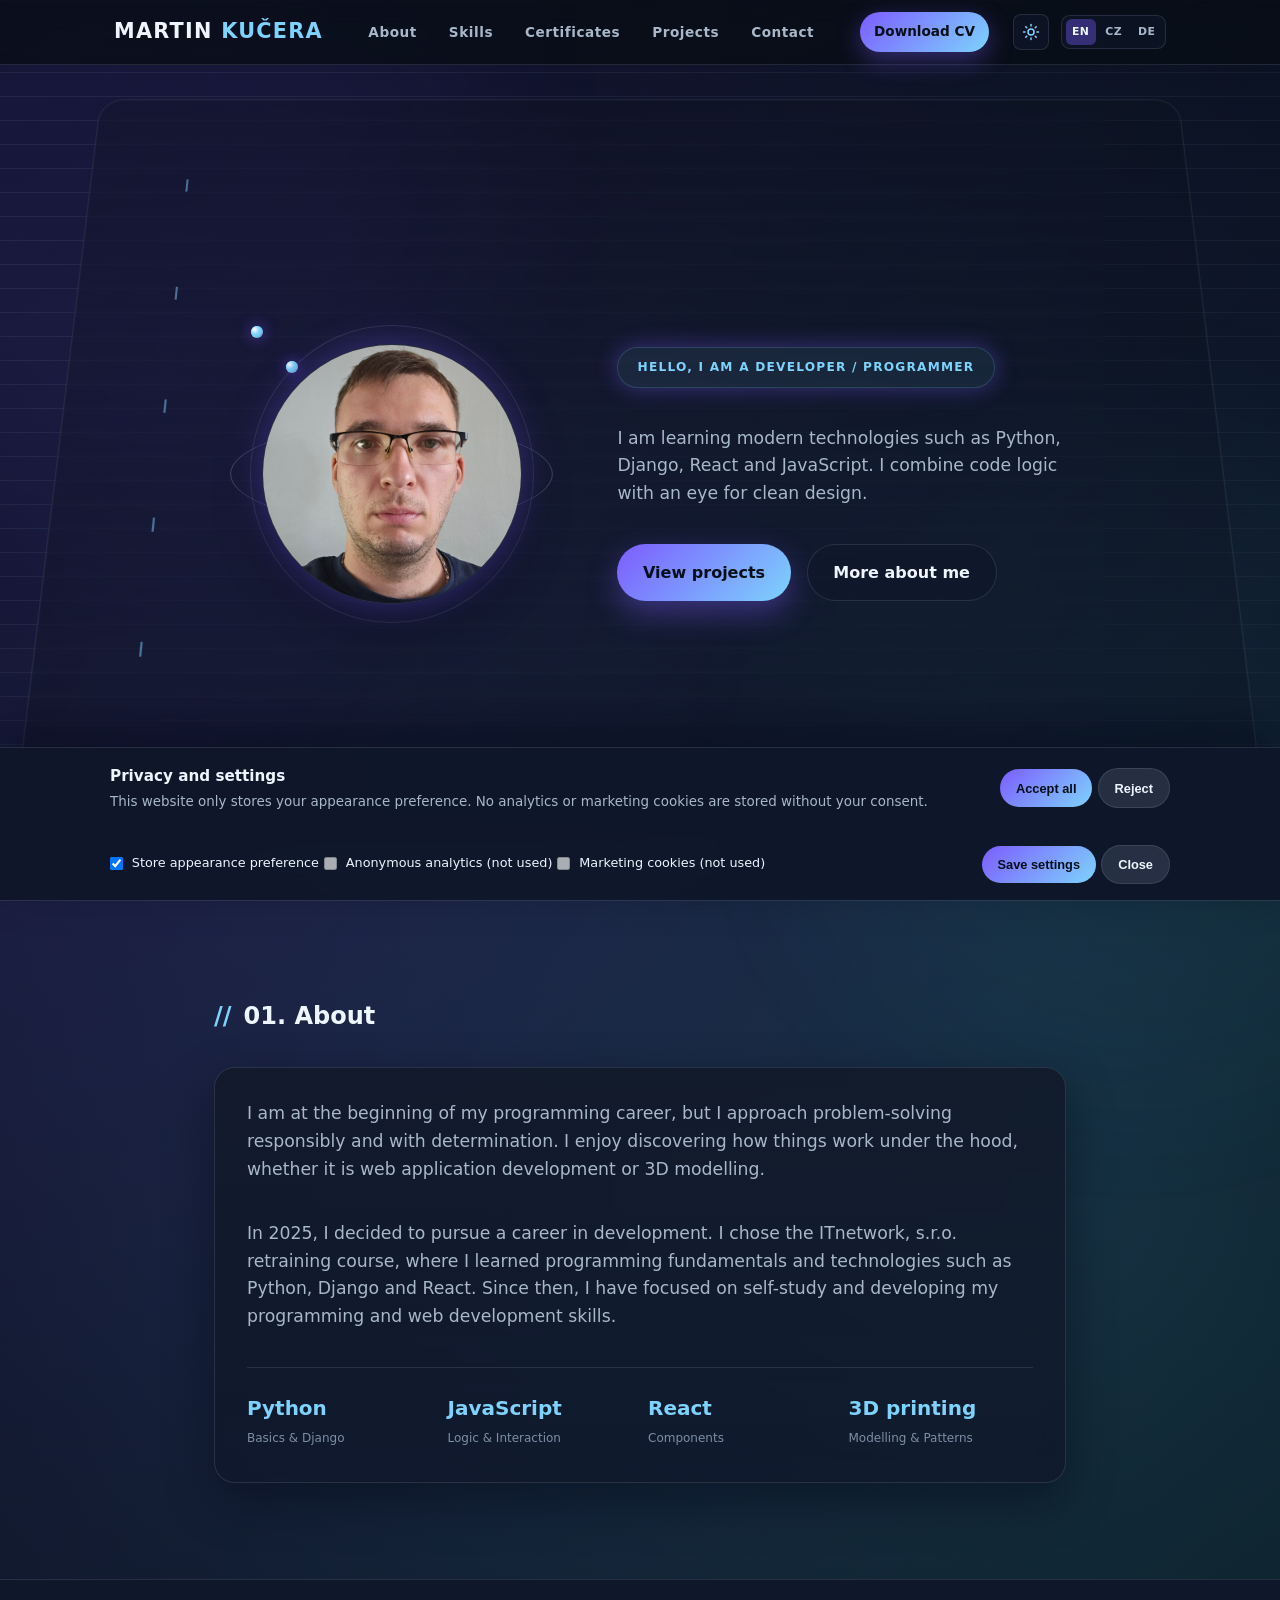
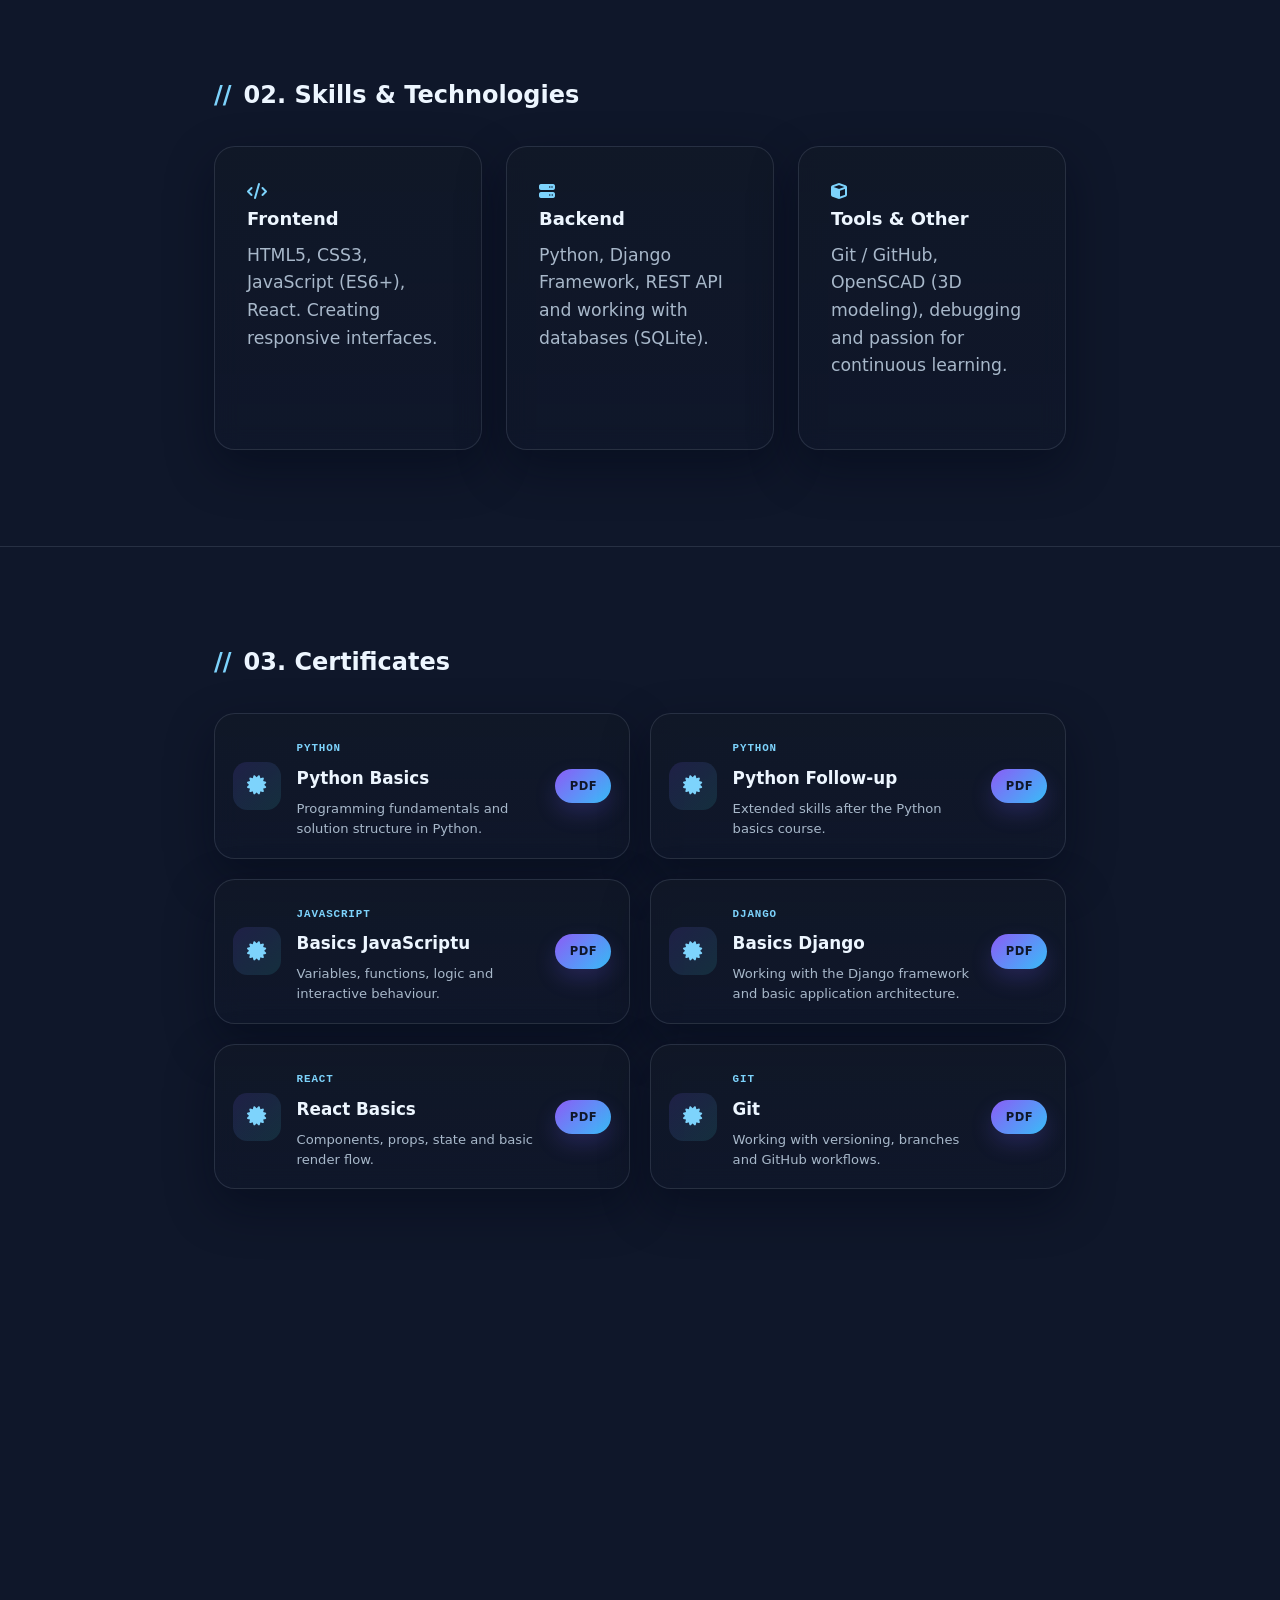
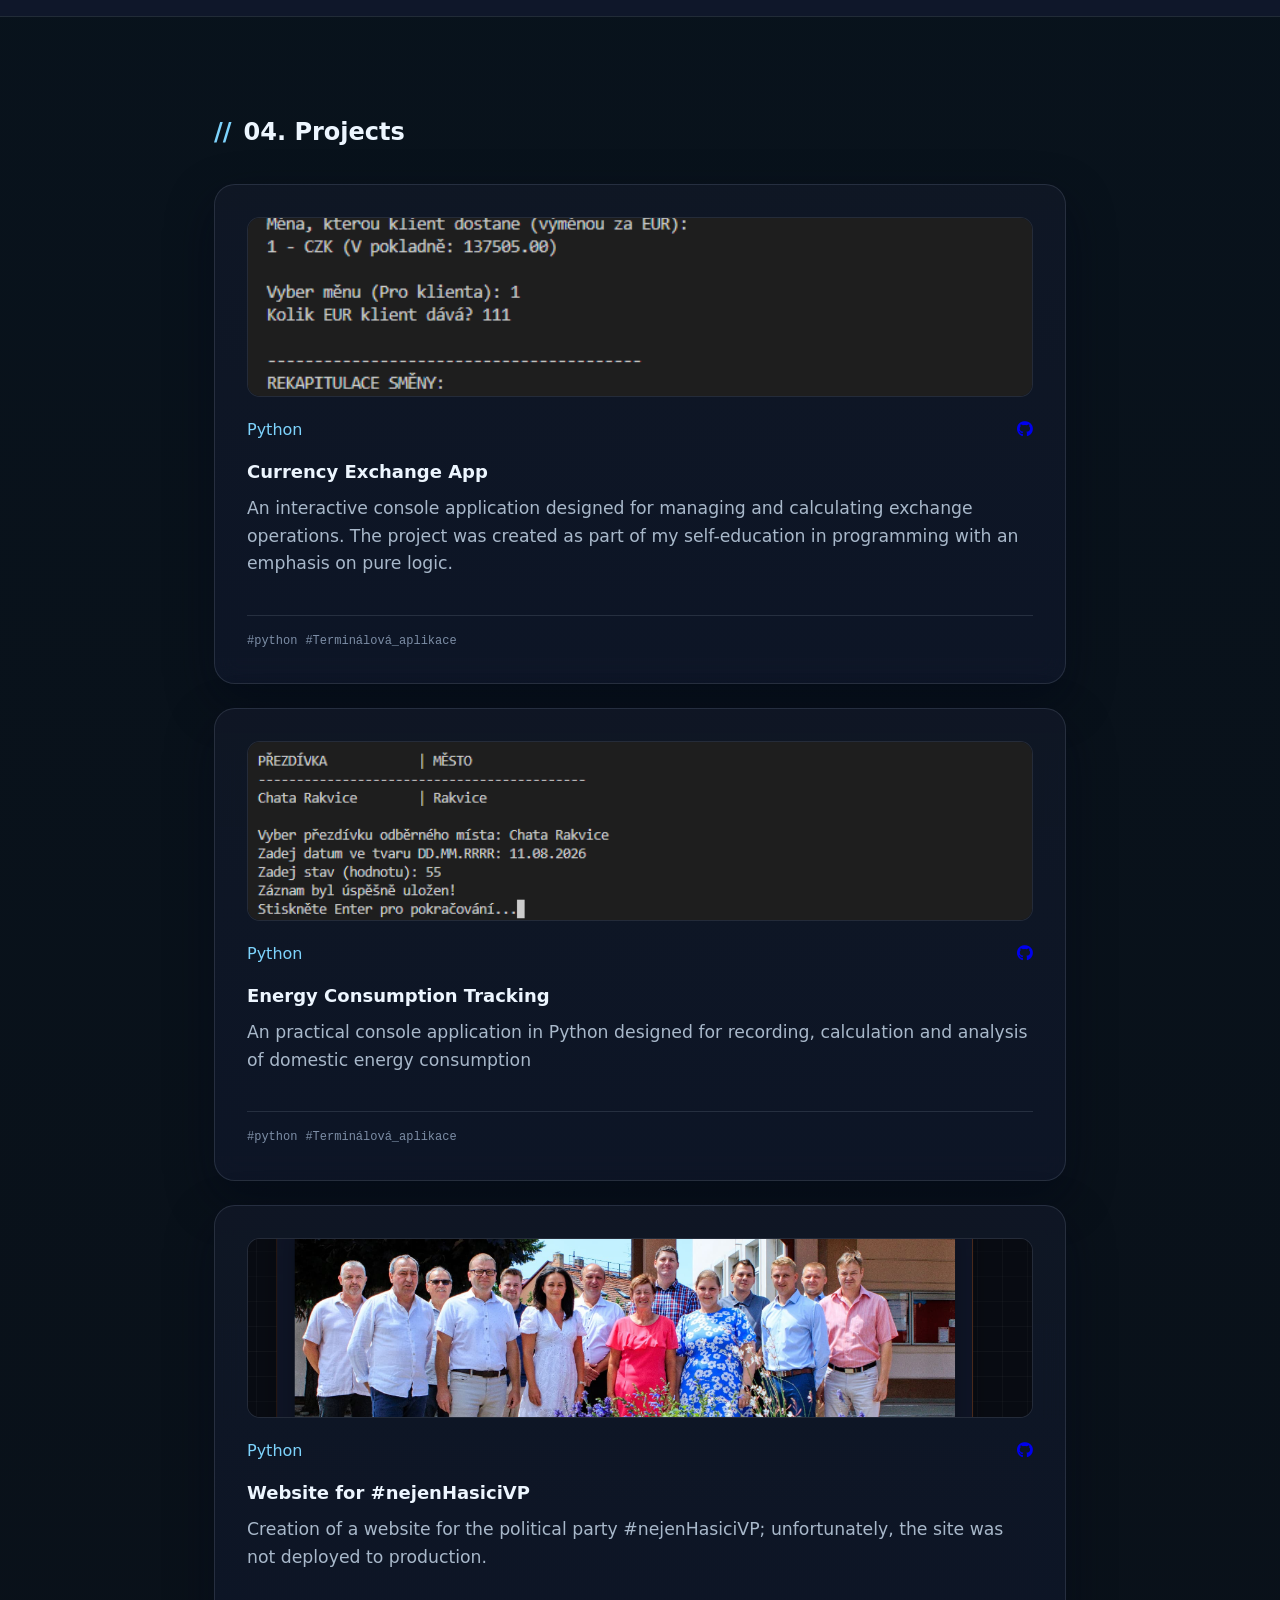
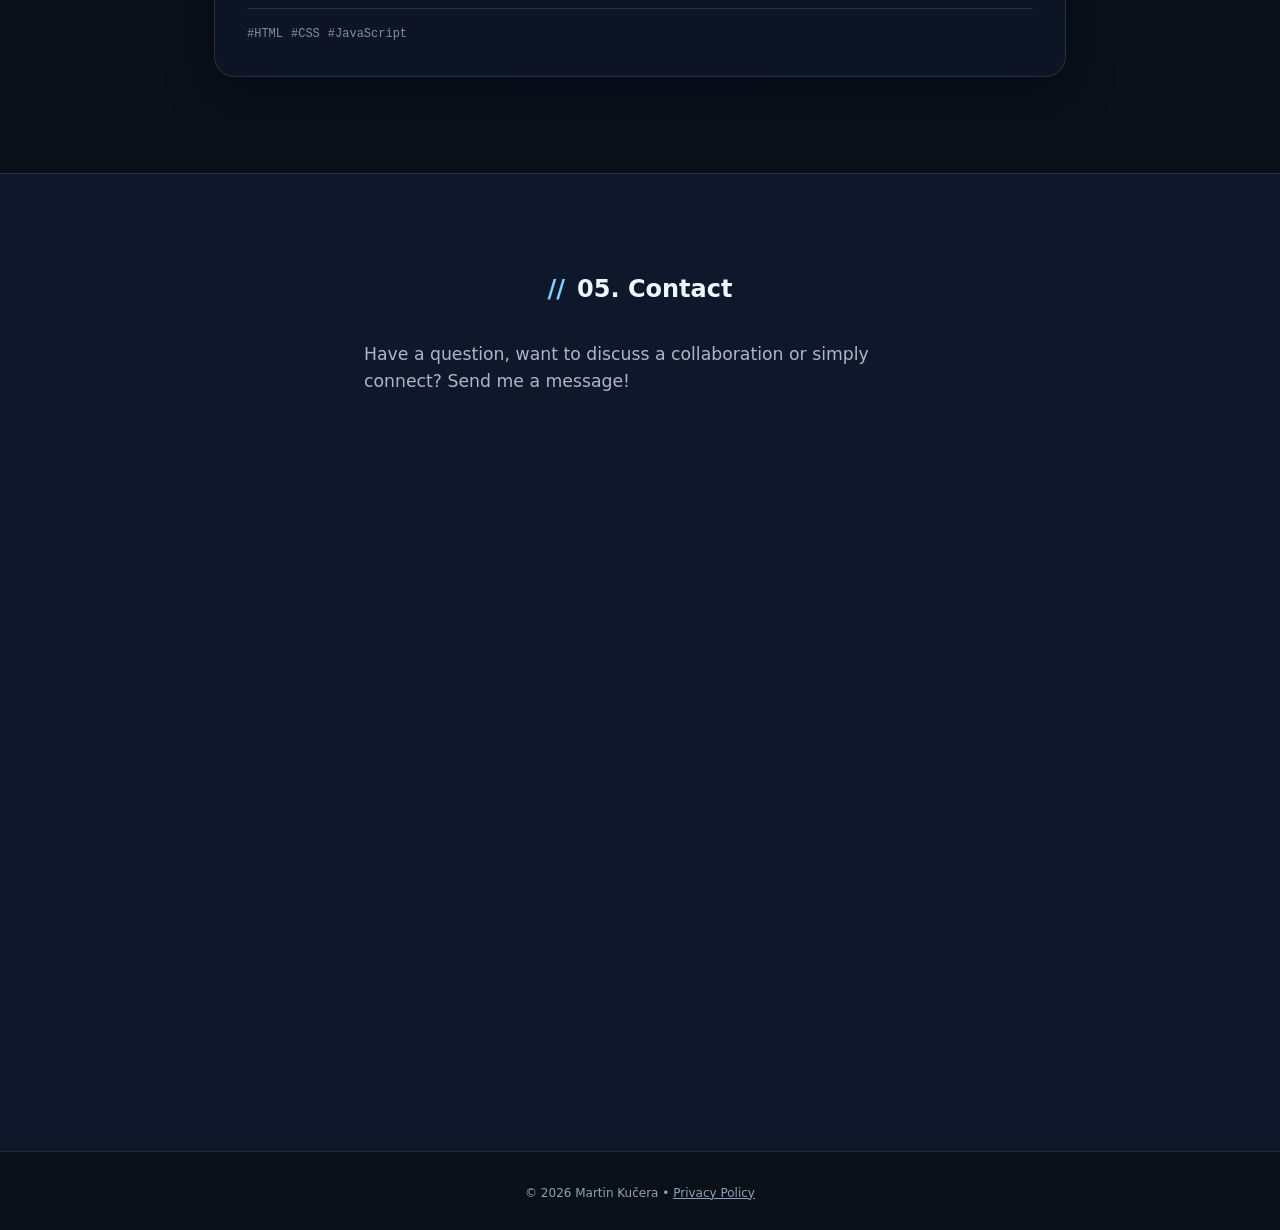
==== index.html @ ead1bf83 "Correct EN, CZ and D mutations and add image" ====
﻿<!doctype html>
<html lang="en">
  <head>
    <meta charset="UTF-8" />
    <meta name="viewport" content="width=device-width, initial-scale=1.0" />
    <meta name="description" content="Personal portfolio of Martin Kučera, a developer focused on Python, Django, React and modern web development." />
    <title>Personal Portfolio | Martin Kučera</title>
    <!-- Odkaz na vlastní CSS soubor -->
    <link rel="stylesheet" href="style.css" />
    <!-- Font Awesome pro ikony -->
    <link
      rel="stylesheet"
      href="https://cdnjs.cloudflare.com/ajax/libs/font-awesome/6.4.0/css/all.min.css"
    />
  </head>
  <body data-gdpr-title="Privacy and settings" data-gdpr-description="This website only stores your appearance preference. No analytics or marketing cookies are stored without your consent." data-gdpr-accept="Accept all" data-gdpr-reject="Reject" data-gdpr-theme="Store appearance preference" data-gdpr-analytics="Anonymous analytics (not used)" data-gdpr-marketing="Marketing cookies (not used)" data-gdpr-save="Save settings" data-gdpr-close="Close">
    <!-- Navigace -->
    <nav class="navbar">
      <div class="nav-container">
        <div class="nav-left">
          <a href="#" class="logo">Martin<span> Kučera</span></a>
        </div>

        <!-- Hlavní odkazy a tlačítka -->
        <div class="nav-menu" id="nav-menu">
          <ul class="nav-links">
            <li><a href="#about" class="nav-link">About</a></li>
            <li><a href="#skills" class="nav-link">Skills</a></li>
            <li><a href="#certificates" class="nav-link">Certificates</a></li>
            <li><a href="#projects" class="nav-link">Projects</a></li>
            <li><a href="#contact" class="nav-link">Contact</a></li>
          </ul>
        </div>

        <div class="nav-right">
          <a href="files/CV_MartinKucera_EN.pdf" class="header-cv-btn" download>Download CV</a>

          <!-- Přepínání motivu -->
          <button class="theme-btn" id="theme-toggle" aria-label="Přepnout motiv">
            <svg id="sun-icon" xmlns="http://www.w3.org/2000/svg" width="18" height="18" viewBox="0 0 24 24" fill="none" stroke="currentColor" stroke-width="2" stroke-linecap="round" stroke-linejoin="round"><circle cx="12" cy="12" r="4"/><path d="M12 2v2"/><path d="M12 20v2"/><path d="m4.93 4.93 1.41 1.41"/><path d="m17.66 17.66 1.41 1.41"/><path d="M2 12h2"/><path d="M20 12h2"/><path d="m6.34 17.66-1.41 1.41"/><path d="m19.07 4.93-1.41 1.41"/></svg>
            <svg id="moon-icon" xmlns="http://www.w3.org/2000/svg" width="18" height="18" viewBox="0 0 24 24" fill="none" stroke="currentColor" stroke-width="2" stroke-linecap="round" stroke-linejoin="round"><path d="M12 3a6 6 0 0 0 9 9 9 9 0 1 1-9-9Z"/></svg>
          </button>
          <div class="language-switcher" aria-label="Language selector">
            <a class="language-btn is-active" data-language="en" href="index.html">EN</a>
            <a class="language-btn" data-language="cs" href="index_cz.html">CZ</a>
            <a class="language-btn" data-language="de" href="index_de.html">DE</a>
          </div>

          <!-- Hamburger tlačítko pro mobily -->
          <button class="hamburger" id="hamburger" aria-label="Menu">
            <span class="bar"></span>
            <span class="bar"></span>
            <span class="bar"></span>
          </button>
        </div>
      </div>
    </nav>

    <!-- Úvodní sekce (Hero) -->
    <header class="hero">
      <div class="hero-code-wall" aria-hidden="true">
        <div class="code-line line-1" data-code="const experience = ['Python', 'Django', 'React'];"></div>
        <div class="code-line line-2" data-code="function buildPortfolio() {"></div>
        <div class="code-line line-3" data-code="  return ideas.map((idea) =&gt; idea + ' → shipped');"></div>
        <div class="code-line line-4" data-code="}"></div>
        <div class="code-line line-5" data-code="if (problem) solve(problem, { focus: 'quality' });"></div>
      </div>
      <div class="container hero-container">
        <div class="hero-image-wrapper">
          <div class="hero-visual" aria-hidden="true">
            <div class="hero-orbit"></div>
            <div class="hero-orbit-two"></div>
            <div class="hero-image-box">
              <img src="images/avatar.jpg" alt="Martin Kučera" loading="lazy" />
            </div>
          </div>
        </div>
        <div class="hero-content">
          <span class="badge">Hello, I am a developer / programmer</span>
          <h1 style="display: none;">Martin Kučera - Portfolio</h1>
          <p style="margin-top: 1rem;">
            I am learning modern technologies such as Python, Django, React and
            JavaScript. I combine code logic with an eye for clean design.
          </p>
          <div class="hero-buttons">
            <a href="#projects" class="btn-primary">View projects</a>
            <a href="#about" class="btn-secondary">More about me</a>
          </div>
        </div>
      </div>
    </header>

    <!-- Sekce About -->
    <section id="about" class="section">
      <div class="section-code section-code-about" aria-hidden="true">
        <span data-code="const mindset = ['zodpovědnost', 'učení', 'řešení'];"></span>
        <span data-code="function learnByBuilding() { return curiosity * focus; }"></span>
        <span data-code="const stack = ['Python', 'JavaScript', 'React'];"></span>
      </div>
      <div class="container">
        <h2 class="section-title"><span class="accent">//</span> 01. About</h2>
        <div class="card about-card">
          <p>
            I am at the beginning of my programming career, but I approach
            problem-solving responsibly and with determination. I enjoy discovering
            how things work under the hood, whether it is web application
            development or 3D modelling.
          </p>
          <p>In 2025, I decided to pursue a career in development. I chose the
            ITnetwork, s.r.o. retraining course, where I learned programming
            fundamentals and technologies such as Python, Django and React. Since
            then, I have focused on self-study and developing my programming and
            web development skills.
          </p>
          <div class="about-grid">
            <div>
              <span class="stat-title">Python</span>
              <span class="stat-desc">Basics &amp; Django</span>
            </div>
            <div>
              <span class="stat-title">JavaScript</span>
              <span class="stat-desc">Logic &amp; Interaction</span>
            </div>
            <div>
              <span class="stat-title">React</span>
              <span class="stat-desc">Components</span>
            </div>
            <div>
              <span class="stat-title">3D printing</span>
              <span class="stat-desc">Modelling &amp; Patterns</span>
            </div>
          </div>
        </div>
      </div>
    </section>

    <!-- Sekce Skills -->
    <section id="skills" class="section bg-alt">
      <div class="section-code section-code-skills" aria-hidden="true">
        <span data-code="const frontend = ['HTML', 'CSS', 'JavaScript'];"></span>
        <span data-code="const backend = ['Python', 'Django', 'SQLite'];"></span>
        <span data-code="const tools = ['Git', 'OpenSCAD', 'debugging'];"></span>
      </div>
      <div class="container">
        <h2 class="section-title">
          <span class="accent">//</span> 02. Skills &amp; Technologies
        </h2>
        <div class="grid-3">
          <div class="card skill-card">
            <i class="fa-solid fa-code skill-icon"></i>
            <h3>Frontend</h3>
            <p>
              HTML5, CSS3, JavaScript (ES6+), React. Creating responsive interfaces.
            </p>
          </div>
          <div class="card skill-card">
            <i class="fa-solid fa-server skill-icon"></i>
            <h3>Backend</h3>
            <p>
              Python, Django Framework, REST API and working with databases (SQLite).
            </p>
          </div>
          <div class="card skill-card">
            <i class="fa-solid fa-cube skill-icon"></i>
            <h3>Tools &amp; Other</h3>
            <p>
              Git / GitHub, OpenSCAD (3D modeling), debugging and passion
              for continuous learning.
            </p>
          </div>
        </div>
      </div>
    </section>

    <!-- Sekce Certificates -->
    <section id="certificates" class="section bg-alt">
      <div class="section-code section-code-projects" aria-hidden="true">
        <span data-code="const certificates = ['Python', 'JavaScript', 'Django'];"></span>
        <span data-code="certificates.forEach((cert) =&gt; validate(cert));"></span>
        <span data-code="console.log('Completed learning path: verified');"></span>
      </div>
      <div class="container">
        <h2 class="section-title">
          <span class="accent">//</span> 03. Certificates
        </h2>
        <div class="cert-grid">
          <div class="card cert-card">
            <div class="cert-icon"><i class="fa-solid fa-certificate"></i></div>
            <div class="cert-content">
              <span class="cert-tag">Python</span>
              <h3>Python Basics</h3>
              <p>Programming fundamentals and solution structure in Python.</p>
            </div>
            <a href="files/Certifikat_Zakladni_konstrukce_jazyka_Python.pdf" target="_blank" rel="noopener noreferrer" class="cert-link">PDF</a>
          </div>

          <div class="card cert-card">
            <div class="cert-icon"><i class="fa-solid fa-certificate"></i></div>
            <div class="cert-content">
              <span class="cert-tag">Python</span>
              <h3>Python Follow-up</h3>
              <p>Extended skills after the Python basics course.</p>
            </div>
            <a href="files/Certificate Python Follow-up (2) Martin Kučera..pdf" target="_blank" rel="noopener noreferrer" class="cert-link">PDF</a>
          </div>

          <div class="card cert-card">
            <div class="cert-icon"><i class="fa-solid fa-certificate"></i></div>
            <div class="cert-content">
              <span class="cert-tag">JavaScript</span>
              <h3>Basics JavaScriptu</h3>
              <p>Variables, functions, logic and interactive behaviour.</p>
            </div>
            <a href="files/Certifikat_Zakladni_konstrukce_jazyka_JavaScript.pdf" target="_blank" rel="noopener noreferrer" class="cert-link">PDF</a>
          </div>

          <div class="card cert-card">
            <div class="cert-icon"><i class="fa-solid fa-certificate"></i></div>
            <div class="cert-content">
              <span class="cert-tag">Django</span>
              <h3>Basics Django</h3>
              <p>Working with the Django framework and basic application architecture.</p>
            </div>
            <a href="files/Certifikat_Zaklady_Django_frameworku_pro_Python.pdf" target="_blank" rel="noopener noreferrer" class="cert-link">PDF</a>
          </div>

          <div class="card cert-card">
            <div class="cert-icon"><i class="fa-solid fa-certificate"></i></div>
            <div class="cert-content">
              <span class="cert-tag">React</span>
              <h3>React Basics</h3>
              <p>Components, props, state and basic render flow.</p>
            </div>
            <a href="files/Certifikat_Zaklady_React.pdf" target="_blank" rel="noopener noreferrer" class="cert-link">PDF</a>
          </div>

          <div class="card cert-card">
            <div class="cert-icon"><i class="fa-solid fa-certificate"></i></div>
            <div class="cert-content">
              <span class="cert-tag">Git</span>
              <h3>Git</h3>
              <p>Working with versioning, branches and GitHub workflows.</p>
            </div>
            <a href="files/Certifikat_Git.pdf" target="_blank" rel="noopener noreferrer" class="cert-link">PDF</a>
          </div>

          <div class="card cert-card">
            <div class="cert-icon"><i class="fa-solid fa-certificate"></i></div>
            <div class="cert-content">
              <span class="cert-tag">Web</span>
              <h3>Modern Web Design</h3>
              <p>A modern approach to design and UX in web projects.</p>
            </div>
            <a href="files/Certifikat_Moderni_webdesign.pdf" target="_blank" rel="noopener noreferrer" class="cert-link">PDF</a>
          </div>

          <div class="card cert-card">
            <div class="cert-icon"><i class="fa-solid fa-certificate"></i></div>
            <div class="cert-content">
              <span class="cert-tag">API</span>
              <h3>REST API v Django</h3>
              <p>Creating APIs and working with data in a real project.</p>
            </div>
            <a href="files/Certifikat_REST_API_v_Django_-_Filmova_databaze.pdf" target="_blank" rel="noopener noreferrer" class="cert-link">PDF</a>
          </div>

          <div class="card cert-card">
            <div class="cert-icon"><i class="fa-solid fa-certificate"></i></div>
            <div class="cert-content">
              <span class="cert-tag">SQL</span>
              <h3>SQLite</h3>
              <p>Database operations and working with data structures.</p>
            </div>
            <a href="files/Certifikat_SQLite_databaze_krok_za_krokem.pdf" target="_blank" rel="noopener noreferrer" class="cert-link">PDF</a>
          </div>

          <div class="card cert-card">
            <div class="cert-icon"><i class="fa-solid fa-certificate"></i></div>
            <div class="cert-content">
              <span class="cert-tag">Python</span>
              <h3>NumPy</h3>
              <p>Working with data and mathematical operations in Python.</p>
            </div>
            <a href="files/Certifikat_NumPy_-_Matematika_v_Pythonu.pdf" target="_blank" rel="noopener noreferrer" class="cert-link">PDF</a>
          </div>
        </div>
      </div>
    </section>

    <!-- Sekce Projects -->
    <section id="projects" class="section">
      <div class="section-code section-code-projects" aria-hidden="true">
        <span data-code="const projects = ['směnárna', 'spotřeba', 'automatizace'];"></span>
        <span data-code="projects.forEach((project) =&gt; ship(project));"></span>
        <span data-code="console.log('Feedback loop: learn → improve → deploy');"></span>
      </div>
      <div class="container">
        <h2 class="section-title">
          <span class="accent">//</span> 04. Projects
        </h2>
        <div class="grid-2">
          <!-- Projekt 1 -->
          <div class="card project-card">
            <div class="project-image-box">
              <img src="images/smenarna.png" alt="Currency Exchange App" loading="lazy" />
            </div>
            <div>
              <div class="project-header">
                <span class="tag">Python</span>
                <a
                  href="https://github.com/Martiaku/Smenarna_terminal_2"
                  class="project-link"
                  aria-label="GitHub repozitář - Currency Exchange App"
                  rel="noopener noreferrer"
                  ><i class="fa-brands fa-github"></i
                ></a>
              </div>
              <h3>Currency Exchange App</h3>
              <p>
                An interactive console application designed for managing and calculating
                exchange operations. The project was created as part of my
                self-education in programming with an emphasis on pure logic.
              </p>
            </div>
            <div class="project-tags">
              <span>#python</span>
              <span>#Terminálová_aplikace</span>
            </div>
          </div>

          <!-- Projekt 2 -->
          <div class="card project-card">
            <div class="project-image-box">
              <img src="images/spotreba.png" alt="Energy Consumption Tracking" loading="lazy" />
            </div>
            <div>
              <div class="project-header">
                <span class="tag">Python</span>
                <a
                  href="https://github.com/Martiaku/Sledovani_spotreby_energii_2"
                  class="project-link"
                  aria-label="GitHub repozitář - Energy Consumption Tracking"
                  rel="noopener noreferrer"
                  ><i class="fa-brands fa-github"></i
                ></a>
              </div>
              <h3>Energy Consumption Tracking</h3>
              <p>
                  An practical console application in Python designed for recording,
                  calculation and analysis of domestic energy consumption
              </p>
            </div>
            <div class="project-tags">
              <span>#python</span>
              <span>#Terminálová_aplikace</span>
            </div>
          </div>

          <!-- Projekt 3 -->
          <div class="card project-card">
            <div class="project-image-box">
              <img src="images/nejenHasiciVP.png" alt="Web #nejenHasiciVP" loading="lazy" />
            </div>
            <div>
              <div class="project-header">
                <span class="tag">Python</span>
                <a
                  href="https://github.com/Martiaku/-nejenHasiciVP"
                  class="project-link"
                  aria-label="GitHub repozitář - Web for #nejenHasiciVP"
                  rel="noopener noreferrer"
                  ><i class="fa-brands fa-github"></i
                ></a>
              </div>
              <h3>Website for #nejenHasiciVP</h3>
              <p>
                  Creation of a website for the political party #nejenHasiciVP; unfortunately, the site was not deployed to production.
              </p>
            </div>
            <div class="project-tags">
              <span>#HTML</span>
              <span>#CSS</span>
              <span>#JavaScript</span>
            </div>
          </div>
        </div>
      </div>
    </section>

    <!-- Sekce Contact -->
    <section id="contact" class="section bg-alt">
      <div class="section-code section-code-contact" aria-hidden="true">
        <span data-code="const contact = { email: 'kucmar92@gmail.com', phone: '+420 ...' };"></span>
        <span data-code="if (projectIdeas.length) sendMessage(contact);"></span>
        <span data-code="return 'Let\'s build something meaningful.';"></span>
      </div>
      <div class="container contact-container">
        <h2 class="section-title center">
          <span class="accent">//</span> 05. Contact
        </h2>
        <p class="contact-text">
          Have a question, want to discuss a collaboration or simply connect?
          Send me a message!
        </p>

        <div class="contact-details card">
          <div class="contact-detail-item">
            <i class="fa-solid fa-envelope"></i>
            <a href="mailto:kucmar92@gmail.com">kucmar92@gmail.com</a>
          </div>
          <div class="contact-detail-item">
            <i class="fa-solid fa-phone"></i>
            <a href="tel:+420774540938">+420 774 540 938</a>
          </div>
          <div class="contact-socials">
            <a href="https://www.linkedin.com/in/martin-ku%C4%8Dera-2260713b6/" target="_blank" rel="noopener noreferrer" class="social-link" aria-label="LinkedIn">
              <i class="fa-brands fa-linkedin"></i>
            </a>
            <a href="https://github.com/Martiaku" target="_blank" rel="noopener noreferrer" class="social-link" aria-label="GitHub">
              <i class="fa-brands fa-github"></i>
            </a>
          </div>
        </div>

        <div class="card form-card">
          <!-- Formulář propojený s tvým Formspree endpointem -->
          <form action="https://formspree.io/f/xjybwwgn" method="POST">
            <div class="form-group">
              <label for="name">Name</label>
              <input type="text" id="name" name="name" placeholder="Your name" required />
            </div>
            <div class="form-group">
              <label for="email">E-mail</label>
              <input type="email" id="email" name="email" placeholder="your@email.com" required />
            </div>
            <div class="form-group">
              <label for="message">Message</label>
              <textarea id="message" name="message" rows="4" placeholder="Write me a message..." required></textarea>
            </div>
            <button type="submit" class="btn-primary full-width">
              Send message
            </button>
          </form>
        </div>
      </div>
    </section>

    <!-- Patička -->
    <footer>
      <p>&copy; 2026 Martin Kučera &bull; <a href="privacy.html" style="color: inherit; text-decoration: underline;">Privacy Policy</a></p>
    </footer>

    <!-- Lightbox (modální okno) -->
    <div id="image-modal" class="modal">
      <span class="modal-close">&times;</span>
      <img class="modal-content" id="modal-img" alt="Zvětšený náhled">
    </div>

    <script src="script.js" defer></script>
  </body>
</html>
---- style.css ----
﻿/* ==========================================
   1. ZÁKLADNÍ PROMĚNNÉ A RESET
   ========================================== */
* {
    margin: 0;
    padding: 0;
    box-sizing: border-box;
}

html {
    scroll-behavior: smooth;
}

:root {
    --bg: #070b12;
    --bg-2: #0f172a;
    --panel: rgba(15, 23, 42, 0.72);
    --panel-strong: rgba(15, 23, 42, 0.9);
    --text: #edf6ff;
    --muted: #a8b8ca;
    --muted-light: #7d8ea6;
    --line: rgba(148, 163, 184, 0.18);
    --accent: #7c5cff;
    --accent-2: #7dd3fc;
    --accent-3: #ff9f43;
    --glow: rgba(124, 92, 255, 0.38);
    --shadow: rgba(2, 6, 23, 0.45);
    --scroll: 0px;
    
    --navbar-bg: rgba(8, 13, 20, 0.72);
    --card-bg-1: rgba(17, 24, 39, 0.82);
    --card-bg-2: rgba(15, 23, 42, 0.78);
    --card-hover-border: rgba(124, 58, 237, 0.6);
    --badge-bg: rgba(125, 211, 252, 0.08);
    --badge-border: rgba(125, 211, 252, 0.18);
    --btn-sec-bg: rgba(15, 23, 42, 0.55);
    --btn-sec-hover: rgba(29, 36, 52, 0.7);
    --input-bg: rgba(9, 14, 22, 0.92);
    --footer-color: #8fa2b7;
    --code-color: rgba(125, 211, 252, 0.9);
    --section-code-bg: rgba(8, 13, 20, 0.34);
    
    --body-bg: 
        radial-gradient(circle at 15% 10%, rgba(124, 92, 255, 0.22), transparent 28%),
        radial-gradient(circle at 85% 20%, rgba(61, 217, 214, 0.15), transparent 26%),
        linear-gradient(180deg, #040a12 0%, #08131d 38%, #0a1018 100%);
}

body.light-mode {
    --bg: #f8fafc;
    --bg-2: #eef4f8;
    --panel: rgba(255, 255, 255, 0.82);
    --panel-strong: rgba(255, 255, 255, 0.96);
    --text: #0f172a;
    --muted: #475569;
    --muted-light: #64748b;
    --line: rgba(15, 23, 42, 0.1);
    --accent: #0f766e;
    --accent-2: #0f766e;
    --accent-3: #f59e0b;
    --glow: rgba(15, 118, 110, 0.18);
    --shadow: rgba(15, 23, 42, 0.08);

    --navbar-bg: rgba(255, 255, 255, 0.76);
    --card-bg-1: rgba(255, 255, 255, 0.96);
    --card-bg-2: rgba(248, 250, 252, 0.92);
    --card-hover-border: rgba(15, 118, 110, 0.3);
    --badge-bg: rgba(15, 148, 136, 0.08);
    --badge-border: rgba(15, 148, 136, 0.14);
    --btn-sec-bg: rgba(255, 255, 255, 0.8);
    --btn-sec-hover: rgba(255, 255, 255, 1);
    --input-bg: rgba(255, 255, 255, 0.9);
    --footer-color: #52525b;
    --code-color: #111827;
    --section-code-bg: rgba(255, 255, 255, 0.38);

    --body-bg: 
        radial-gradient(circle at 15% 10%, rgba(251, 146, 60, 0.12), transparent 24%),
        radial-gradient(circle at 85% 20%, rgba(13, 148, 136, 0.1), transparent 26%),
        linear-gradient(180deg, #f8fafc 0%, #eef4f8 35%, #f3f7fb 100%);
}

body {
    position: relative;
    background: var(--body-bg);
    color: var(--text);
    font-family: system-ui, -apple-system, BlinkMacSystemFont, 'Segoe UI', Roboto, sans-serif;
    line-height: 1.6;
    transition: background 0.3s ease, color 0.3s ease;
    overflow-x: hidden;
}

/* ==========================================
   2. POZADÍ A ANIMOVANÉ ELEMENTY (DEKORACE)
   ========================================== */
body::before,
body::after {
    content: "";
    position: fixed;
    width: 42rem;
    height: 42rem;
    border-radius: 50%;
    filter: blur(90px);
    opacity: 0.24;
    z-index: 0;
    pointer-events: none;
    animation: drift 18s ease-in-out infinite alternate;
}

body::before {
    top: -10rem;
    left: -12rem;
    background: rgba(124, 92, 255, 0.3);
}

body::after {
    right: -12rem;
    bottom: -12rem;
    background: rgba(61, 217, 214, 0.2);
    animation-delay: 3s;
}

/* ==========================================
   3. POMOCNÉ TŘÍDY A LAYOUT
   ========================================== */
.accent {
    color: var(--accent-2);
}

.container {
    max-width: 900px;
    margin: 0 auto;
    padding: 0 1.5rem;
    position: relative;
    z-index: 1;
}

.section {
    padding: 6rem 0;
    border-top: 1px solid var(--line);
    transition: border-color 0.3s ease;
    position: relative;
    z-index: 1;
    overflow: hidden;
}

.bg-alt {
    background: var(--bg-2);
}

.center {
    justify-content: center;
}

.full-width {
    width: 100%;
}

/* ==========================================
   4. KÓDOVÉ POZADÍ (EFEKTY)
   ========================================== */
.section-code,
.section-code-privacy {
    position: absolute;
    inset: 12% 4% 10% 4%;
    border: 1px solid var(--line);
    border-radius: 1.2rem;
    background: var(--section-code-bg);
    backdrop-filter: blur(3px);
    transform: perspective(1200px) rotateX(14deg) scale(1.04);
    opacity: 0;
    transition: opacity 0.55s ease, transform 0.55s ease;
    pointer-events: none;
    overflow: hidden;
    z-index: 0;
}

.section-code::before {
    content: "";
    position: absolute;
    inset: 0;
    background: linear-gradient(90deg, rgba(124, 92, 255, 0.08), transparent 35%, transparent 75%, rgba(61, 217, 214, 0.08));
}

.section-code span,
.section-code-privacy span {
    position: absolute;
    left: 7%;
    right: 10%;
    color: var(--code-color);
    font-family: "SFMono-Regular", Consolas, monospace;
    font-size: clamp(0.55rem, 1vw, 0.78rem);
    letter-spacing: 0.04em;
    white-space: nowrap;
    opacity: 0.8;
    animation: codeFloat 10s ease-in-out infinite alternate;
}

.section.is-active .section-code {
    opacity: 0.8;
    transform: perspective(1200px) rotateX(14deg) scale(1.02);
}

.section-code-about span:nth-child(1), .section-code-privacy span:nth-child(1) { top: 20%; }
.section-code-about span:nth-child(2), .section-code-privacy span:nth-child(2) { top: 42%; animation-delay: 1.2s; }
.section-code-about span:nth-child(3), .section-code-privacy span:nth-child(3) { top: 64%; animation-delay: 2.4s; }

.section-code-skills span:nth-child(1), .section-code-projects span:nth-child(1), .section-code-contact span:nth-child(1) { top: 18%; }
.section-code-skills span:nth-child(2), .section-code-projects span:nth-child(2), .section-code-contact span:nth-child(2) { top: 42%; animation-delay: 1.2s; }
.section-code-skills span:nth-child(3), .section-code-projects span:nth-child(3), .section-code-contact span:nth-child(3) { top: 66%; animation-delay: 2.4s; }

/* ==========================================
   5. KARTY (CARDS)
   ========================================== */
.card {
    background: linear-gradient(180deg, var(--card-bg-1), var(--card-bg-2));
    border: 1px solid var(--line);
    border-radius: 1.3rem;
    padding: 2rem;
    backdrop-filter: blur(12px);
    box-shadow: 0 18px 48px var(--shadow);
    transition: transform 0.25s ease, border-color 0.25s ease, box-shadow 0.25s ease, opacity 0.5s ease;
    position: relative;
    overflow: hidden;
    opacity: 0;
    transform: translateY(28px);
}

.card.is-visible,
.skill-card.is-visible,
.project-card.is-visible {
    opacity: 1;
    transform: translateY(0);
}

.card::before {
    content: "";
    position: absolute;
    inset: 0;
    background: linear-gradient(120deg, transparent 0%, rgba(255,255,255,0.04) 50%, transparent 100%);
    transform: translateX(-100%);
    transition: transform 0.7s ease;
}

.card:hover {
    border-color: var(--card-hover-border);
    transform: translateY(-4px);
    box-shadow: 0 18px 44px var(--glow);
}

.card:hover::before {
    transform: translateX(100%);
}

/* ==========================================
   6. NAVIGACE (NAVBAR)
   ========================================== */
.navbar {
    position: fixed;
    top: 0;
    left: 0;
    width: 100%;
    background: var(--navbar-bg);
    backdrop-filter: blur(12px);
    border-bottom: 1px solid var(--line);
    z-index: 100;
    transition: background-color 0.3s ease, border-color 0.3s ease;
}

.nav-container {
    max-width: 1100px;
    margin: 0 auto;
    padding: 0 1.5rem;
    height: 4rem;
    display: flex;
    align-items: center;
    justify-content: space-between;
}

.nav-left, .nav-right {
    display: flex;
    align-items: center;
    gap: 0.75rem;
}

.language-switcher {
    display: inline-flex;
    align-items: center;
    gap: 0.2rem;
    padding: 0.2rem;
    border: 1px solid var(--line);
    border-radius: 0.55rem;
    background: var(--panel);
}

.language-btn {
    display: inline-block;
    border: 0;
    border-radius: 0.35rem;
    padding: 0.28rem 0.4rem;
    color: var(--muted);
    background: transparent;
    font: inherit;
    font-size: 0.68rem;
    font-weight: 700;
    letter-spacing: 0.04em;
    cursor: pointer;
    text-decoration: none;
}

.language-btn:hover,
.language-btn.is-active {
    color: var(--text);
    background: var(--glow);
}

.logo {
    font-weight: 700;
    font-size: 1.3rem;
    color: var(--text);
    text-decoration: none;
    letter-spacing: 0.06em;
    text-transform: uppercase;
}

.logo span {
    color: var(--accent-2);
    transition: color 0.3s ease;
}

.nav-links {
    display: flex;
    list-style: none;
    gap: 2rem;
}

.nav-links a {
    position: relative;
    color: var(--muted);
    text-decoration: none;
    font-size: 0.85rem;
    font-weight: 600;
    letter-spacing: 0.04em;
    transition: color 0.2s ease, transform 0.2s ease;
}

.nav-links a::after {
    content: "";
    position: absolute;
    left: 0;
    bottom: -0.3rem;
    width: 100%;
    height: 2px;
    background: linear-gradient(90deg, var(--accent-2), var(--accent));
    transform: scaleX(0);
    transform-origin: left;
    transition: transform 0.25s ease;
}

.nav-links a:hover {
    color: var(--text);
    transform: translateY(-1px);
}

.nav-links a:hover::after {
    transform: scaleX(1);
}

/* Tlačítko motivu */
.theme-btn {
    background: var(--panel);
    border: 1px solid var(--line);
    color: var(--accent-2);
    width: 2.25rem;
    height: 2.25rem;
    border-radius: 0.5rem;
    display: flex;
    align-items: center;
    justify-content: center;
    cursor: pointer;
    transition: background-color 0.2s, border-color 0.2s, transform 0.2s ease;
}

.theme-btn:hover {
    background-color: var(--glow);
    border-color: var(--card-hover-border);
    transform: translateY(-1px);
}

#theme-toggle #moon-icon { display: none; }
#theme-toggle #sun-icon { display: block; }

body.light-mode #theme-toggle #sun-icon { display: none; }
body.light-mode #theme-toggle #moon-icon { display: block; }

/* ==========================================
   7. HERO SEKCE
   ========================================== */
.hero {
    min-height: 100vh;
    display: flex;
    align-items: center;
    padding: 7rem 0 4rem 0;
    position: relative;
    z-index: 1;
    overflow: hidden;
}

.hero::before {
    content: "";
    position: absolute;
    inset: 0;
    background:
        linear-gradient(135deg, rgba(5, 10, 18, 0.2), rgba(15, 23, 42, 0.7)),
        repeating-linear-gradient(
            to bottom,
            var(--line),
            var(--line) 1px,
            transparent 1px,
            transparent 24px
        );
    opacity: 0.8;
    z-index: 0;
}

.hero-code-wall {
    position: absolute;
    inset: 10% 8% 12% 8%;
    border: 1px solid var(--line);
    border-radius: 1.5rem;
    background: var(--section-code-bg);
    backdrop-filter: blur(3px);
    overflow: hidden;
    box-shadow: inset 0 0 0 1px rgba(255, 255, 255, 0.02);
    transform: perspective(1200px) rotateX(14deg) scale(1.08);
    opacity: 0.7;
    z-index: 0;
}

.code-line {
    position: absolute;
    left: 8%;
    right: 12%;
    color: var(--code-color);
    font-family: "SFMono-Regular", Consolas, monospace;
    font-size: clamp(0.56rem, 1vw, 0.82rem);
    letter-spacing: 0.04em;
    white-space: nowrap;
    opacity: 0.75;
    animation: codeScroll 12s ease-in-out infinite alternate;
}

.code-line::after,
.section-code span::after {
    content: "";
    display: inline-block;
    width: 0.62ch;
    height: 1em;
    vertical-align: -0.15em;
    margin-left: 0.12rem;
    border-right: 2px solid var(--code-color);
    animation: blink 0.9s steps(1) infinite;
}

.line-1 { top: 12%; animation-delay: 0s; }
.line-2 { top: 28%; animation-delay: 1.2s; }
.line-3 { top: 44%; animation-delay: 2.4s; }
.line-4 { top: 60%; animation-delay: 3.6s; }
.line-5 { top: 76%; animation-delay: 4.8s; }

.hero-container {
    display: grid;
    grid-template-columns: 1fr;
    gap: 2.5rem;
    align-items: center;
    text-align: center;
    position: relative;
    z-index: 1;
}

@media (min-width: 900px) {
    .hero-container {
        grid-template-columns: minmax(350px, 1.03fr) minmax(0, 1.3fr);
        text-align: left;
        gap: 3rem;
    }
}

.badge {
    display: inline-block;
    padding: 0.6rem 1.2rem;
    font-size: 0.76rem;
    font-weight: 700;
    letter-spacing: 0.1em;
    text-transform: uppercase;
    color: var(--accent-2);
    background: var(--badge-bg);
    border: 1px solid var(--badge-border);
    border-radius: 999px;
    margin-bottom: 1.3rem;
    box-shadow: 0 0 22px var(--glow);
}

.hero h1 {
    font-size: clamp(2.7rem, 5vw, 5rem);
    font-weight: 800;
    letter-spacing: -0.06em;
    margin-bottom: 1.4rem;
    line-height: 0.96;
    color: var(--text);
}

.hero p, .about-card p, .skill-card p, .project-card p, .contact-text {
    color: var(--muted);
    font-size: 1.08rem;
    margin-bottom: 2.3rem;
}

.hero-buttons {
    display: flex;
    gap: 1rem;
    justify-content: center;
    flex-wrap: wrap;
}

@media (min-width: 768px) {
    .hero-buttons {
        justify-content: flex-start;
    }
}

.hero-image-wrapper {
    position: relative;
    display: flex;
    justify-content: center;
    align-items: center;
    min-height: 460px;
    transform: translateY(calc(var(--scroll) * 0.12));
}

.hero-visual {
    position: relative;
    width: min(100%, 420px);
    aspect-ratio: 1;
    display: grid;
    place-items: center;
}

.hero-visual::before,
.hero-visual::after {
    content: "";
    position: absolute;
    inset: 12% 8%;
    border-radius: 50%;
    border: 1px solid var(--line);
    transform: rotateX(70deg) scale(1.08);
}

.hero-orbit,
.hero-orbit-two {
    position: absolute;
    inset: 8% 10%;
    border-radius: 50%;
    border: 1px solid var(--line);
    animation: spin 23s linear infinite;
}

.hero-orbit-two {
    inset: 18% 20%;
    border-style: dashed;
    animation-direction: reverse;
    animation-duration: 30s;
}

.hero-orbit::before,
.hero-orbit-two::before,
.hero-orbit::after,
.hero-orbit-two::after {
    content: "";
    position: absolute;
    width: 12px;
    height: 12px;
    border-radius: 50%;
    background: radial-gradient(circle at 30% 30%, #fff, var(--accent-2) 40%, rgba(125,211,252,0.2) 100%);
    box-shadow: 0 0 16px var(--glow);
}

.hero-image-box {
    position: relative;
    width: min(70vw, 260px);
    height: min(70vw, 260px);
    border-radius: 50%;
    background: var(--section-code-bg);
    border: 1px solid var(--line);
    display: flex;
    align-items: center;
    justify-content: center;
    box-shadow: 0 0 35px var(--glow), 0 18px 48px var(--shadow);
    overflow: hidden;
    animation: float 6s ease-in-out infinite;
}

.hero-image-box img {
    width: 100%;
    height: 100%;
    object-fit: cover;
}

/* ==========================================
   8. TLAČÍTKA (BUTTONS)
   ========================================== */
.btn-primary, .header-cv-btn {
    background: linear-gradient(135deg, var(--accent), var(--accent-2));
    color: #071019;
    font-weight: 700;
    text-decoration: none;
    border-radius: 999px;
    transition: transform 0.2s ease, box-shadow 0.2s ease;
    display: inline-flex;
    align-items: center;
    justify-content: center;
    border: none;
    cursor: pointer;
}

.btn-primary {
    padding: 0.9rem 1.6rem;
    font-size: 1rem;
    box-shadow: 0 12px 30px var(--glow);
}

.header-cv-btn {
    padding: 0.55rem 0.9rem;
    margin-right: 0.75rem;
    font-size: 0.85Rem;
    box-shadow: 0 8px 24px var(--glow);
}

.btn-secondary {
    background: var(--btn-sec-bg);
    color: var(--text);
    border: 1px solid var(--line);
    padding: 0.9rem 1.6rem;
    border-radius: 999px;
    font-weight: 600;
    text-decoration: none;
    transition: transform 0.2s ease, border-color 0.2s ease, background 0.2s ease;
    display: inline-block;
}

.btn-secondary:hover, .btn-primary:hover, .header-cv-btn:hover {
    transform: translateY(-2px);
}

/* ==========================================
   9. SEKCE O MNĚ, DOVEDNOSTI, PROJEKTY
   ========================================== */
.section-title {
    font-size: 1.5rem;
    font-weight: bold;
    margin-bottom: 2rem;
    display: flex;
    align-items: center;
    gap: 0.75rem;
    color: var(--text);
}

.about-grid {
    display: grid;
    grid-template-columns: repeat(2, 1fr);
    gap: 1rem;
    padding-top: 1.5rem;
    border-top: 1px solid var(--line);
}

@media (min-width: 768px) {
    .about-grid { grid-template-columns: repeat(4, 1fr); }
}

.stat-title {
    display: block;
    color: var(--accent-2);
    font-weight: bold;
    font-size: 1.25rem;
}

.stat-desc {
    font-size: 0.75rem;
    color: var(--muted-light);
}

.grid-3 {
    display: grid;
    grid-template-columns: 1fr;
    gap: 1.5rem;
}

.cert-grid {
    display: grid;
    grid-template-columns: 1fr;
    gap: 1.25rem;
}

@media (min-width: 768px) {
    .grid-3 { grid-template-columns: repeat(3, 1fr); }
    .grid-2 { grid-template-columns: repeat(2, 1fr); }
    .cert-grid { grid-template-columns: repeat(2, minmax(0, 1fr)); }
}

.grid-2 {
    display: grid;
    grid-template-columns: 1fr;
    gap: 1.5rem;
}

.cert-card {
    display: flex;
    align-items: center;
    gap: 1rem;
    padding: 1.2rem 1.1rem;
    min-height: 140px;
}

.cert-icon {
    width: 3rem;
    height: 3rem;
    border-radius: 0.9rem;
    display: flex;
    align-items: center;
    justify-content: center;
    background: linear-gradient(135deg, rgba(124, 92, 255, 0.14), rgba(61, 217, 214, 0.12));
    color: var(--accent-2);
    font-size: 1.2rem;
    flex-shrink: 0;
}

.cert-content {
    flex: 1;
    min-width: 0;
}

.cert-tag {
    display: inline-block;
    margin-bottom: 0.45rem;
    font-size: 0.68rem;
    font-weight: 700;
    letter-spacing: 0.08em;
    text-transform: uppercase;
    color: var(--accent-2);
    font-family: monospace;
}

.cert-card h3 {
    margin: 0 0 0.45rem;
    font-size: 1.05rem;
    color: var(--text);
}

.cert-card p {
    margin: 0;
    color: var(--muted);
    font-size: 0.82rem;
    line-height: 1.5;
}

.cert-link {
    display: inline-flex;
    align-items: center;
    justify-content: center;
    min-width: 56px;
    padding: 0.5rem 0.8rem;
    border-radius: 999px;
    text-decoration: none;
    color: #0f172a;
    background: linear-gradient(135deg, #8b5cf6, #38bdf8);
    font-size: 0.72rem;
    font-weight: 700;
    letter-spacing: 0.04em;
    box-shadow: 0 10px 22px rgba(124, 92, 255, 0.2);
}

.cert-link:hover {
    transform: translateY(-1px);
}

.skill-icon, .tag, .contact-detail-item i, .social-link {
    color: var(--accent-2);
}

.skill-card h3, .project-card h3, .privacy-card h3 {
    font-size: 1.125rem;
    margin-bottom: 0.5rem;
    color: var(--text);
}

.project-image-box {
    width: 100%;
    height: 180px;
    border-radius: 0.8rem;
    overflow: hidden;
    margin-bottom: 1.25rem;
    background: rgba(0, 0, 0, 0.2);
    border: 1px solid var(--line);
}

.project-image-box img {
    width: 100%;
    height: 100%;
    object-fit: cover;
    transition: transform 0.45s ease;
}

.project-card:hover .project-image-box img {
    transform: scale(1.07);
}

.project-header {
    display: flex;
    justify-content: space-between;
    align-items: center;
    margin-bottom: 1rem;
}

.project-tags {
    display: flex;
    gap: 0.5rem;
    padding-top: 1rem;
    border-top: 1px solid var(--line);
    font-family: monospace;
    font-size: 0.75rem;
    color: var(--muted-light);
}

/* ==========================================
   10. KONTAKT A FORMULÁŘ
   ========================================== */
.contact-container {
    max-width: 600px;
}

.form-group {
    margin-bottom: 1rem;
}

.form-group label {
    display: block;
    font-family: monospace;
    font-size: 0.75rem;
    color: var(--muted);
    margin-bottom: 0.25rem;
}

.form-group input, .form-group textarea {
    width: 100%;
    background-color: var(--input-bg);
    border: 1px solid var(--line);
    border-radius: 0.5rem;
    padding: 0.75rem 1rem;
    color: var(--text);
    font-family: inherit;
    font-size: 0.9rem;
    transition: border-color 0.2s, background-color 0.3s ease, color 0.3s ease;
}

.form-group input:focus, .form-group textarea:focus {
    outline: none;
    border-color: var(--accent-2);
}

.contact-details {
    display: flex;
    flex-direction: column;
    gap: 0.9rem;
    margin-bottom: 1.25rem;
    align-items: flex-start;
}

.contact-detail-item {
    display: flex;
    align-items: center;
    gap: 0.75rem;
    color: var(--text);
}

.contact-detail-item a {
    color: inherit;
    text-decoration: none;
}

.contact-socials {
    display: flex;
    gap: 0.75rem;
    margin-top: 0.25rem;
}

.social-link {
    display: inline-flex;
    align-items: center;
    justify-content: center;
    width: 2.5rem;
    height: 2.5rem;
    border-radius: 999px;
    background: var(--badge-bg);
    border: 1px solid var(--badge-border);
}

/* ==========================================
   11. GDPR BANNER A MODÁLNÍ OKNA
   ========================================== */
#gdpr-banner {
    position: fixed;
    left: 0;
    right: 0;
    bottom: 0;
    z-index: 200;
    background: var(--panel-strong);
    border-top: 1px solid var(--line);
    box-shadow: 0 -18px 45px var(--shadow);
    backdrop-filter: blur(12px);
}

.gdpr-banner__content,
.gdpr-banner__panel {
    max-width: 1100px;
    margin: 0 auto;
    padding: 1rem 1.25rem;
    display: flex;
    align-items: center;
    justify-content: space-between;
    gap: 1rem;
}

.gdpr-banner__copy strong {
    display: block;
    margin-bottom: 0.2rem;
    font-size: 0.95rem;
    color: var(--text);
}

.gdpr-banner__copy p {
    margin: 0;
    color: var(--muted);
    font-size: 0.84rem;
}

.gdpr-btn {
    border: none;
    border-radius: 999px;
    padding: 0.7rem 1rem;
    font-size: 0.8rem;
    font-weight: 700;
    cursor: pointer;
    transition: transform 0.2s ease;
}

.gdpr-btn--primary {
    background: linear-gradient(135deg, var(--accent), var(--accent-2));
    color: #071019;
}

.gdpr-btn--ghost {
    background: var(--line);
    color: var(--text);
    border: 1px solid var(--line);
}

.gdpr-option {
    display: inline-flex;
    align-items: center;
    gap: 0.55rem;
    font-size: 0.8rem;
    color: var(--text);
}

/* Lightbox Modal */
.modal {
    display: none;
    position: fixed;
    z-index: 1000;
    left: 0;
    top: 0;
    width: 100%;
    height: 100%;
    background-color: rgba(0, 0, 0, 0.85);
    backdrop-filter: blur(5px);
    align-items: center;
    justify-content: center;
    padding: 2rem;
}

.modal-content {
    max-width: 90%;
    max-height: 85vh;
    object-fit: contain;
    border-radius: 0.75rem;
    border: 2px solid var(--accent-2);
}

.modal-close {
    position: absolute;
    top: 1.5rem;
    right: 2.5rem;
    color: var(--text);
    font-size: 3rem;
    cursor: pointer;
}

/* ==========================================
   12. PATIČKA (FOOTER)
   ========================================== */
footer {
    padding: 2rem 0;
    border-top: 1px solid var(--line);
    text-align: center;
    font-size: 0.75rem;
    color: var(--footer-color);
    transition: border-color 0.3s ease;
}

/* ==========================================
   13. RESPONZIVITA (HAMBURGER MENU)
   ========================================== */
.hamburger {
    display: none;
    background: none;
    border: none;
    cursor: pointer;
    flex-direction: column;
    gap: 5px;
    padding: 0.5rem;
}

.hamburger .bar {
    display: block;
    width: 25px;
    height: 3px;
    background-color: var(--accent-2);
    border-radius: 2px;
    transition: 0.3s ease;
}

@media (max-width: 767px) {
    .hero h1 { font-size: 2.2rem; }
    .section { padding: 4rem 0; }
    .hero-image-box { width: 180px; height: 180px; }

    .hamburger {
        display: flex;
        align-items: center;
        justify-content: center;
        width: 2.75rem;
        height: 2.75rem;
        border-radius: 0.8rem;
        background: var(--badge-bg);
        border: 1px solid var(--badge-border);
    }

    .nav-menu {
        position: fixed;
        top: 4rem;
        right: 0;
        width: min(85vw, 360px);
        height: calc(100vh - 4rem);
        background: var(--panel-strong);
        backdrop-filter: blur(14px);
        display: flex;
        flex-direction: column;
        padding: 1.25rem 1rem 2rem;
        transform: translateX(110%);
        opacity: 0;
        pointer-events: none;
        transition: transform 0.28s ease, opacity 0.25s ease;
        border-left: 1px solid var(--line);
        border-top: 1px solid var(--line);
        z-index: 120;
    }

    .nav-menu.active {
        transform: translateX(0);
        opacity: 1;
        pointer-events: auto;
    }

    .nav-links {
        flex-direction: column;
        align-items: stretch;
        gap: 0.75rem;
        width: 100%;
        margin-top: 1rem;
    }

    .nav-links a {
        display: flex;
        align-items: center;
        justify-content: space-between;
        width: 100%;
        padding: 1rem;
        border-radius: 14px;
        background: var(--line);
        color: var(--text);
        font-size: 1.05rem;
    }

    .hamburger.active .bar:nth-child(1) { transform: translateY(7px) rotate(45deg); }
    .hamburger.active .bar:nth-child(2) { opacity: 0; }
    .hamburger.active .bar:nth-child(3) { transform: translateY(-7px) rotate(-45deg); }

    body.menu-open { overflow: hidden; }
}

/* ==========================================
   14. ANIMACE (KEYFRAMES)
   ========================================== */
@keyframes drift {
    0% { transform: translate3d(0, 0, 0) scale(1); }
    50% { transform: translate3d(1.5rem, 2rem, 0) scale(1.08); }
    100% { transform: translate3d(-1rem, 1.25rem, 0) scale(1.02); }
}

@keyframes float {
    0%, 100% { transform: translateY(0px) rotate(0deg); }
    50% { transform: translateY(-8px) rotate(1deg); }
}

@keyframes spin {
    from { transform: rotate(0deg); }
    to { transform: rotate(360deg); }
}

@keyframes codeScroll {
    0% { transform: translateX(0) translateY(0); opacity: 0.2; }
    35% { opacity: 0.9; }
    100% { transform: translateX(18px) translateY(6px); opacity: 0.5; }
}

@keyframes codeFloat {
    0% { transform: translateX(0) translateY(0); opacity: 0.24; }
    50% { opacity: 0.8; }
    100% { transform: translateX(12px) translateY(6px); opacity: 0.6; }
}

@keyframes blink {
    0%, 50% { opacity: 1; }
    50.01%, 100% { opacity: 0; }
}
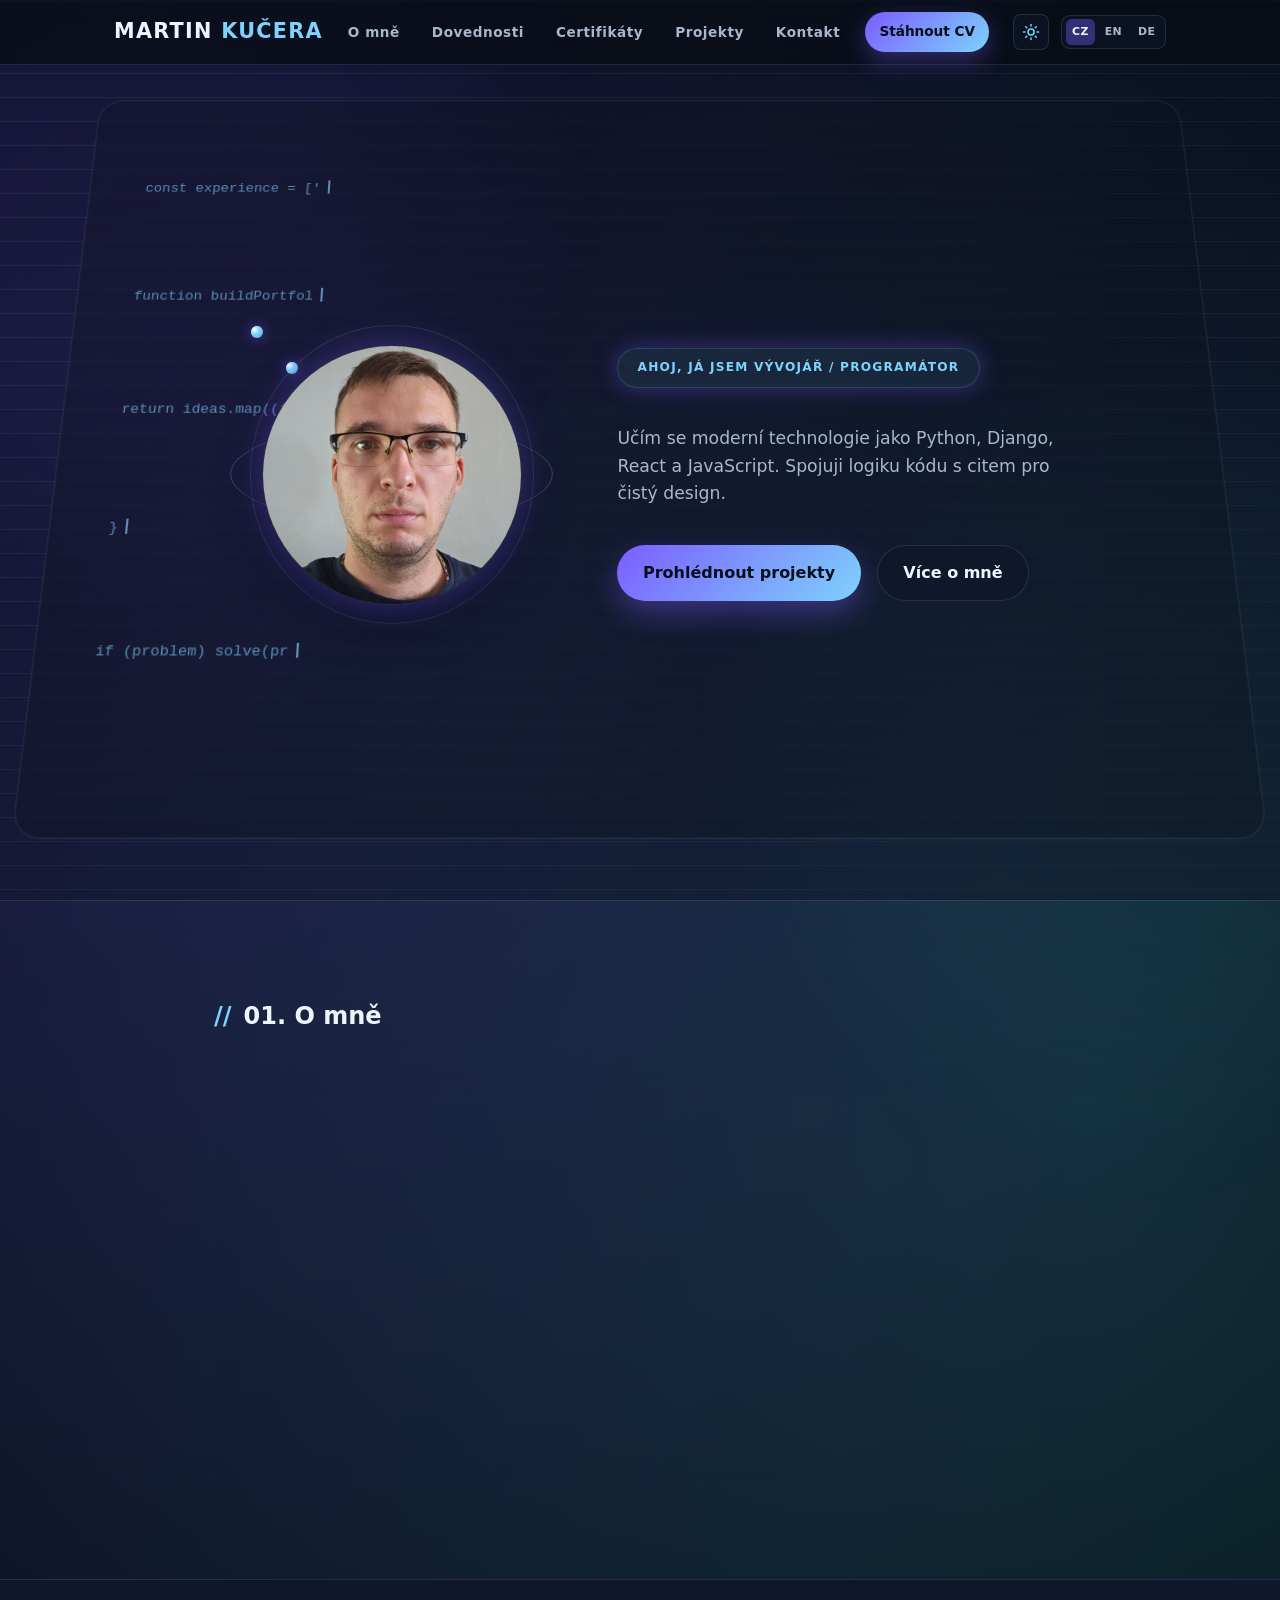
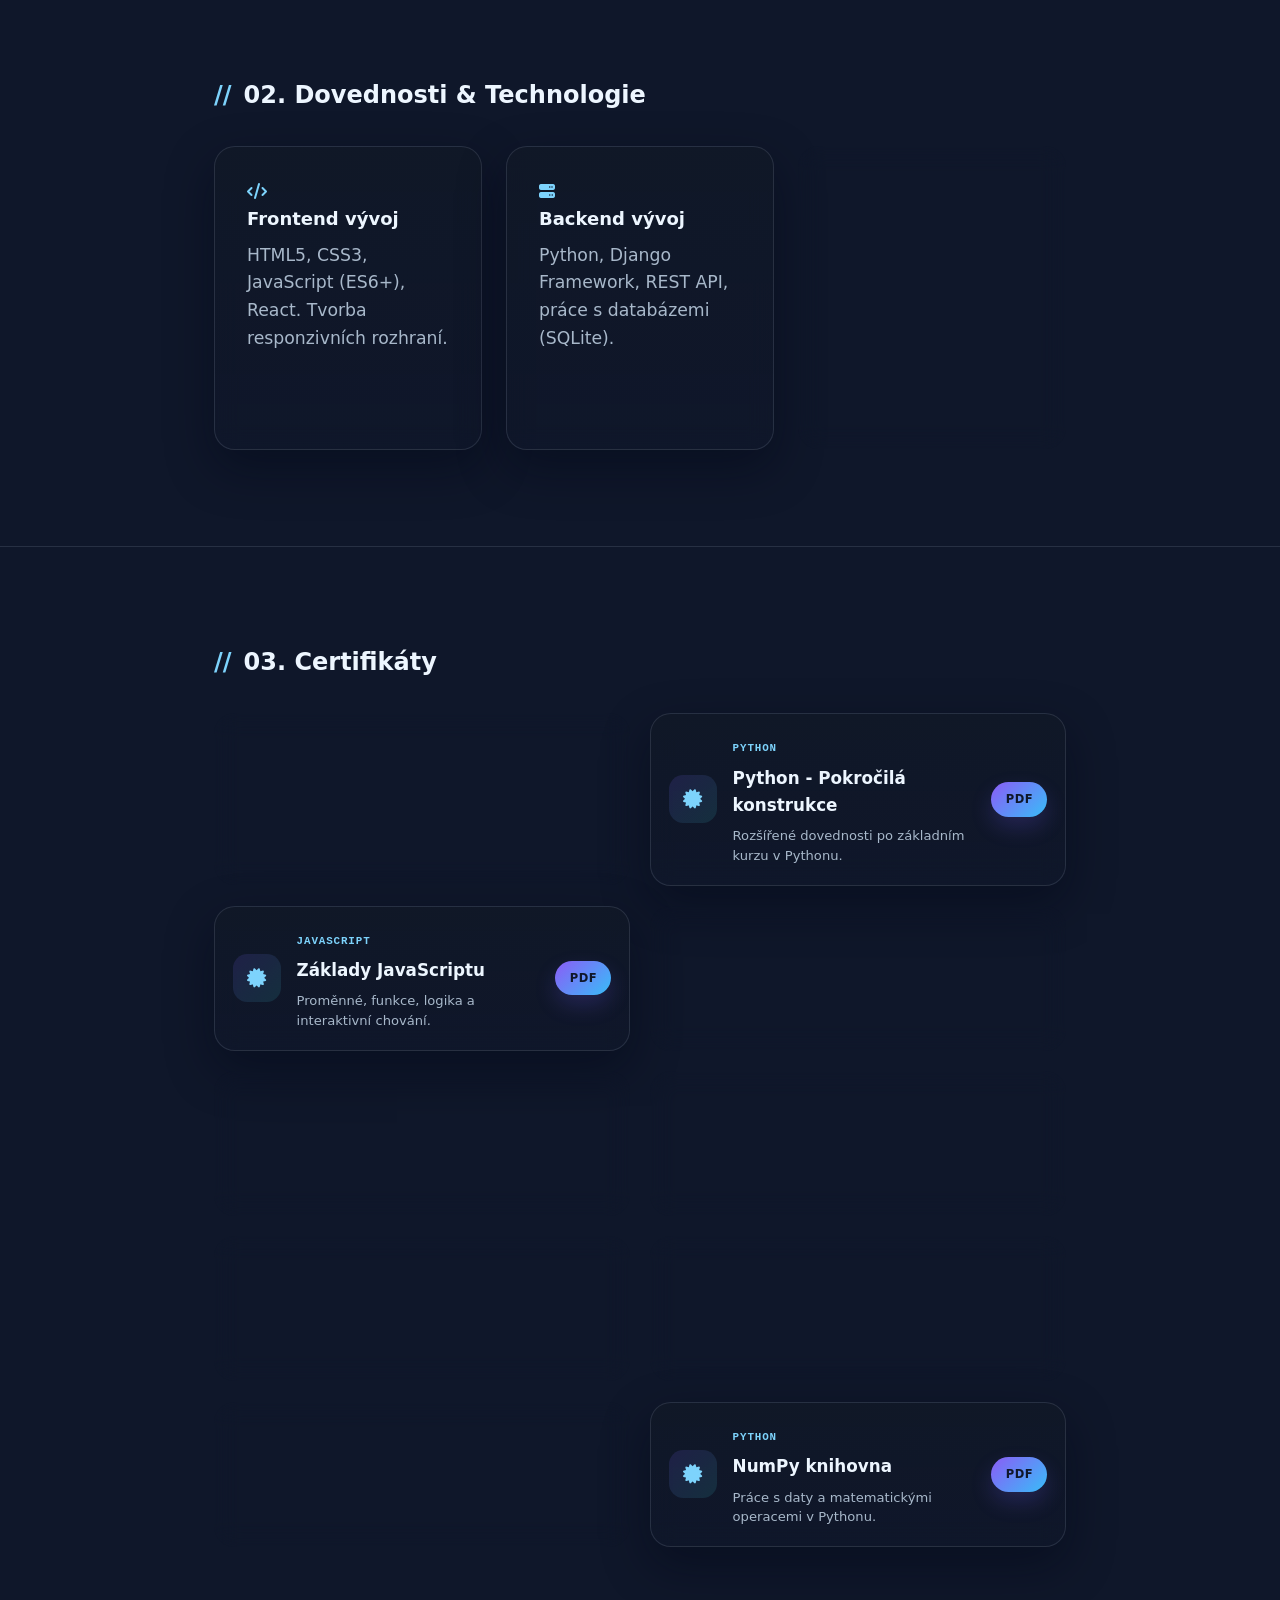
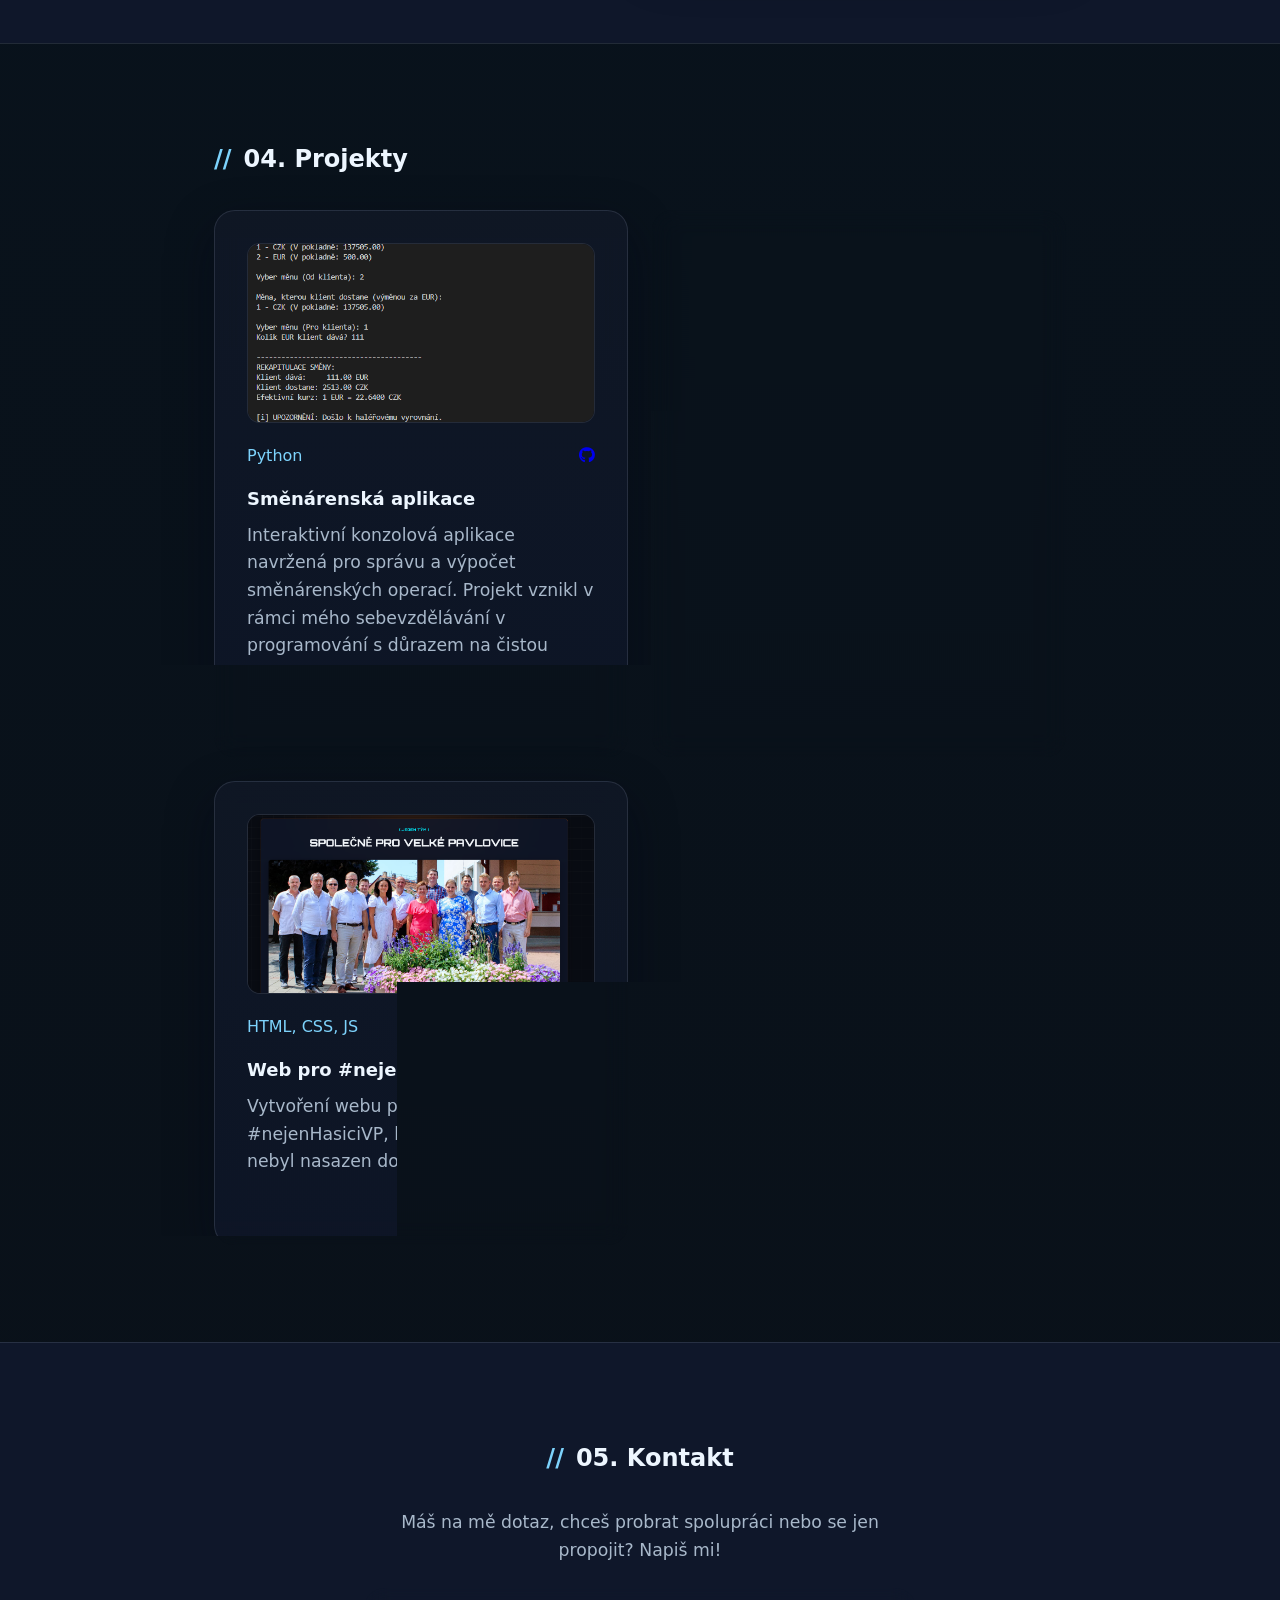
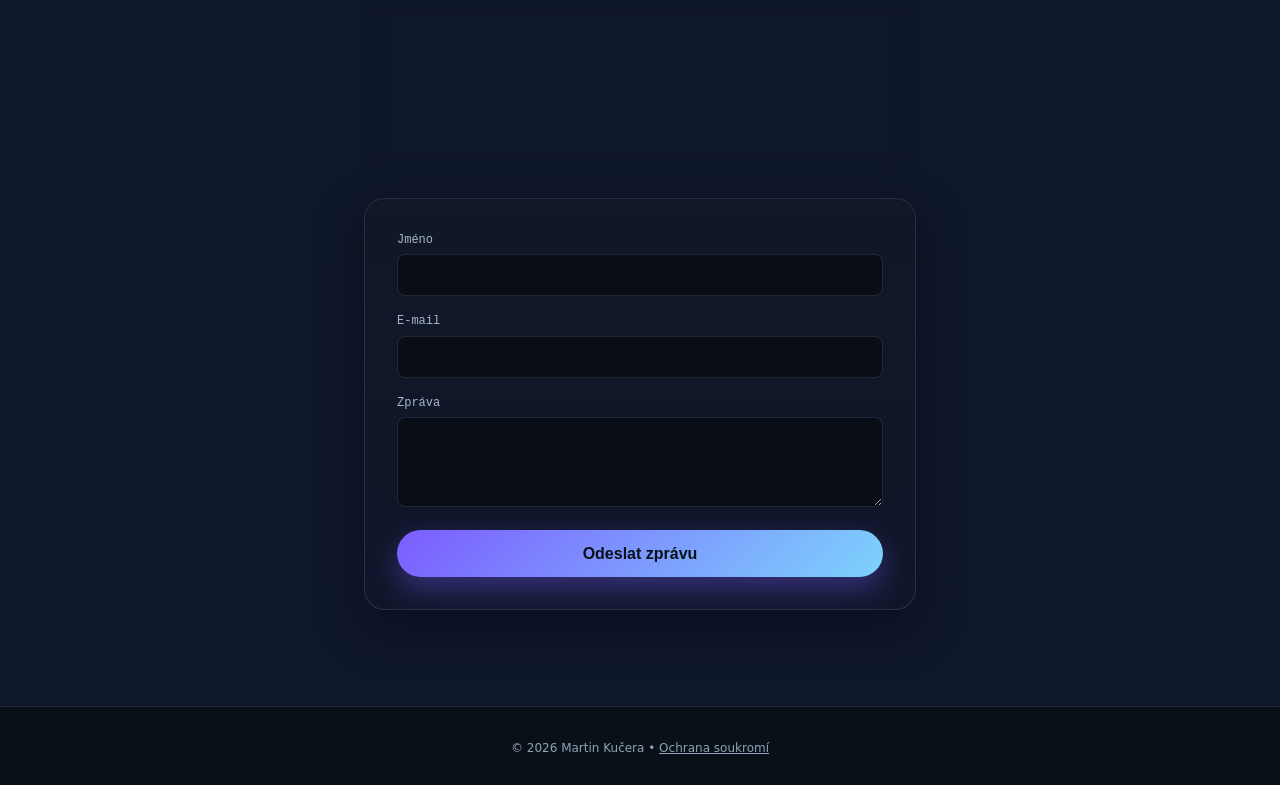
==== commit 0409b1a2: "Merge language mutations into a single index.html" ====
--- a/index.html
+++ b/index.html
@@ -1,461 +1,407 @@
-﻿<!doctype html>
-<html lang="en">
-  <head>
-    <meta charset="UTF-8" />
-    <meta name="viewport" content="width=device-width, initial-scale=1.0" />
-    <meta name="description" content="Personal portfolio of Martin Kučera, a developer focused on Python, Django, React and modern web development." />
-    <title>Personal Portfolio | Martin Kučera</title>
-    <!-- Odkaz na vlastní CSS soubor -->
-    <link rel="stylesheet" href="style.css" />
-    <!-- Font Awesome pro ikony -->
-    <link
-      rel="stylesheet"
-      href="https://cdnjs.cloudflare.com/ajax/libs/font-awesome/6.4.0/css/all.min.css"
-    />
-  </head>
-  <body data-gdpr-title="Privacy and settings" data-gdpr-description="This website only stores your appearance preference. No analytics or marketing cookies are stored without your consent." data-gdpr-accept="Accept all" data-gdpr-reject="Reject" data-gdpr-theme="Store appearance preference" data-gdpr-analytics="Anonymous analytics (not used)" data-gdpr-marketing="Marketing cookies (not used)" data-gdpr-save="Save settings" data-gdpr-close="Close">
-    <!-- Navigace -->
+<!DOCTYPE html>
+<html lang="cs">
+<head>
+    <meta charset="UTF-8">
+    <meta name="viewport" content="width=device-width, initial-scale=1.0">
+    <meta id="meta-desc" name="description" 
+          content="Osobní portfolio Martina Kučery - programátora a vývojáře."
+          data-cs="Osobní portfolio Martina Kučery - programátora a vývojáře. Zde najdete informace o mých dovednostech, certifikátech, projektech a kontaktní údaje."
+          data-en="Personal portfolio of Martin Kučera, a developer focused on Python, Django, React and modern web development."
+          data-de="Persönliches Portfolio von Martin Kučera, Entwickler mit Fokus auf Python, Django, React und moderne Webentwicklung.">
+    
+    <title data-cs="Osobní Portfolio | Martin Kučera" 
+           data-en="Personal Portfolio | Martin Kučera" 
+           data-de="Persönliches Portfolio | Martin Kučera">Osobní Portfolio | Martin Kučera</title>
+    
+    <link rel="stylesheet" href="style.css">
+    <link rel="stylesheet" href="https://cdnjs.cloudflare.com/ajax/libs/font-awesome/6.4.0/css/all.min.css">
+</head>
+<body data-language="cs">
+    <!-- NAVBAR -->
     <nav class="navbar">
-      <div class="nav-container">
-        <div class="nav-left">
-          <a href="#" class="logo">Martin<span> Kučera</span></a>
+        <div class="nav-container">
+            <div class="nav-left">
+                <a href="#" class="logo">Martin<span> Kučera</span></a>
+            </div>
+
+            <div class="nav-menu" id="nav-menu">
+                <ul class="nav-links">
+                    <li><a href="#about" class="nav-link" data-cs="O mně" data-en="About" data-de="Über mich">O mně</a></li>
+                    <li><a href="#skills" class="nav-link" data-cs="Dovednosti" data-en="Skills" data-de="Fähigkeiten">Dovednosti</a></li>
+                    <li><a href="#certificates" class="nav-link" data-cs="Certifikáty" data-en="Certificates" data-de="Zertifikate">Certifikáty</a></li>
+                    <li><a href="#projects" class="nav-link" data-cs="Projekty" data-en="Projects" data-de="Projekte">Projekty</a></li>
+                    <li><a href="#contact" class="nav-link" data-cs="Kontakt" data-en="Contact" data-de="Kontakt">Kontakt</a></li>
+                </ul>
+            </div>
+
+            <div class="nav-right">
+                <a 
+                    id="cv-link"
+                    class="header-cv-btn"
+                    href="files/CV_MartinKucera_EN.pdf"
+                    download
+                    data-cs="files/cv_martin_kucera.pdf"
+                    data-en="files/CV_MartinKucera_EN.pdf"
+                    data-de="files/CV_MartinKucera_DE.pdf"
+                    data-text-cs="Stáhnout CV"
+                    data-text-en="Download CV"
+                    data-text-de="CV herunterladen"
+                >
+                    Stáhnout CV
+                </a>
+
+                <!-- Přepínač motivu -->
+                <button class="theme-btn" id="theme-toggle" aria-label="Přepnout motiv">
+                    <svg id="sun-icon" xmlns="http://www.w3.org/2000/svg" width="18" height="18" viewBox="0 0 24 24" fill="none" stroke="currentColor" stroke-width="2" stroke-linecap="round" stroke-linejoin="round"><circle cx="12" cy="12" r="4"/><path d="M12 2v2"/><path d="M12 20v2"/><path d="m4.93 4.93 1.41 1.41"/><path d="m17.66 17.66 1.41 1.41"/><path d="M2 12h2"/><path d="M20 12h2"/><path d="m6.34 17.66-1.41 1.41"/><path d="m19.07 4.93-1.41 1.41"/></svg>
+                    <svg id="moon-icon" xmlns="http://www.w3.org/2000/svg" width="18" height="18" viewBox="0 0 24 24" fill="none" stroke="currentColor" stroke-width="2" stroke-linecap="round" stroke-linejoin="round"><path d="M12 3a6 6 0 0 0 9 9 9 9 0 1 1-9-9Z"/></svg>
+                </button>
+
+                <!-- Přepínač jazyků -->
+                <div class="language-switcher">
+                    <button class="language-btn is-active" onclick="setLanguage('cs')">CZ</button>
+                    <button class="language-btn" onclick="setLanguage('en')">EN</button>
+                    <button class="language-btn" onclick="setLanguage('de')">DE</button>
+                </div>
+
+                <button class="hamburger" id="hamburger" aria-label="Menu">
+                    <span class="bar"></span>
+                    <span class="bar"></span>
+                    <span class="bar"></span>
+                </button>
+            </div>
         </div>
-
-        <!-- Hlavní odkazy a tlačítka -->
-        <div class="nav-menu" id="nav-menu">
-          <ul class="nav-links">
-            <li><a href="#about" class="nav-link">About</a></li>
-            <li><a href="#skills" class="nav-link">Skills</a></li>
-            <li><a href="#certificates" class="nav-link">Certificates</a></li>
-            <li><a href="#projects" class="nav-link">Projects</a></li>
-            <li><a href="#contact" class="nav-link">Contact</a></li>
-          </ul>
-        </div>
-
-        <div class="nav-right">
-          <a href="files/CV_MartinKucera_EN.pdf" class="header-cv-btn" download>Download CV</a>
-
-          <!-- Přepínání motivu -->
-          <button class="theme-btn" id="theme-toggle" aria-label="Přepnout motiv">
-            <svg id="sun-icon" xmlns="http://www.w3.org/2000/svg" width="18" height="18" viewBox="0 0 24 24" fill="none" stroke="currentColor" stroke-width="2" stroke-linecap="round" stroke-linejoin="round"><circle cx="12" cy="12" r="4"/><path d="M12 2v2"/><path d="M12 20v2"/><path d="m4.93 4.93 1.41 1.41"/><path d="m17.66 17.66 1.41 1.41"/><path d="M2 12h2"/><path d="M20 12h2"/><path d="m6.34 17.66-1.41 1.41"/><path d="m19.07 4.93-1.41 1.41"/></svg>
-            <svg id="moon-icon" xmlns="http://www.w3.org/2000/svg" width="18" height="18" viewBox="0 0 24 24" fill="none" stroke="currentColor" stroke-width="2" stroke-linecap="round" stroke-linejoin="round"><path d="M12 3a6 6 0 0 0 9 9 9 9 0 1 1-9-9Z"/></svg>
-          </button>
-          <div class="language-switcher" aria-label="Language selector">
-            <a class="language-btn is-active" data-language="en" href="index.html">EN</a>
-            <a class="language-btn" data-language="cs" href="index_cz.html">CZ</a>
-            <a class="language-btn" data-language="de" href="index_de.html">DE</a>
-          </div>
-
-          <!-- Hamburger tlačítko pro mobily -->
-          <button class="hamburger" id="hamburger" aria-label="Menu">
-            <span class="bar"></span>
-            <span class="bar"></span>
-            <span class="bar"></span>
-          </button>
-        </div>
-      </div>
     </nav>
 
-    <!-- Úvodní sekce (Hero) -->
-    <header class="hero">
-      <div class="hero-code-wall" aria-hidden="true">
-        <div class="code-line line-1" data-code="const experience = ['Python', 'Django', 'React'];"></div>
-        <div class="code-line line-2" data-code="function buildPortfolio() {"></div>
-        <div class="code-line line-3" data-code="  return ideas.map((idea) =&gt; idea + ' → shipped');"></div>
-        <div class="code-line line-4" data-code="}"></div>
-        <div class="code-line line-5" data-code="if (problem) solve(problem, { focus: 'quality' });"></div>
-      </div>
-      <div class="container hero-container">
-        <div class="hero-image-wrapper">
-          <div class="hero-visual" aria-hidden="true">
-            <div class="hero-orbit"></div>
-            <div class="hero-orbit-two"></div>
-            <div class="hero-image-box">
-              <img src="images/avatar.jpg" alt="Martin Kučera" loading="lazy" />
-            </div>
-          </div>
-        </div>
-        <div class="hero-content">
-          <span class="badge">Hello, I am a developer / programmer</span>
-          <h1 style="display: none;">Martin Kučera - Portfolio</h1>
-          <p style="margin-top: 1rem;">
-            I am learning modern technologies such as Python, Django, React and
-            JavaScript. I combine code logic with an eye for clean design.
-          </p>
-          <div class="hero-buttons">
-            <a href="#projects" class="btn-primary">View projects</a>
-            <a href="#about" class="btn-secondary">More about me</a>
-          </div>
-        </div>
-      </div>
-    </header>
-
-    <!-- Sekce About -->
-    <section id="about" class="section">
-      <div class="section-code section-code-about" aria-hidden="true">
-        <span data-code="const mindset = ['zodpovědnost', 'učení', 'řešení'];"></span>
-        <span data-code="function learnByBuilding() { return curiosity * focus; }"></span>
-        <span data-code="const stack = ['Python', 'JavaScript', 'React'];"></span>
-      </div>
-      <div class="container">
-        <h2 class="section-title"><span class="accent">//</span> 01. About</h2>
-        <div class="card about-card">
-          <p>
-            I am at the beginning of my programming career, but I approach
-            problem-solving responsibly and with determination. I enjoy discovering
-            how things work under the hood, whether it is web application
-            development or 3D modelling.
-          </p>
-          <p>In 2025, I decided to pursue a career in development. I chose the
-            ITnetwork, s.r.o. retraining course, where I learned programming
-            fundamentals and technologies such as Python, Django and React. Since
-            then, I have focused on self-study and developing my programming and
-            web development skills.
-          </p>
-          <div class="about-grid">
-            <div>
-              <span class="stat-title">Python</span>
-              <span class="stat-desc">Basics &amp; Django</span>
-            </div>
-            <div>
-              <span class="stat-title">JavaScript</span>
-              <span class="stat-desc">Logic &amp; Interaction</span>
-            </div>
-            <div>
-              <span class="stat-title">React</span>
-              <span class="stat-desc">Components</span>
-            </div>
-            <div>
-              <span class="stat-title">3D printing</span>
-              <span class="stat-desc">Modelling &amp; Patterns</span>
-            </div>
-          </div>
-        </div>
-      </div>
-    </section>
-
-    <!-- Sekce Skills -->
-    <section id="skills" class="section bg-alt">
-      <div class="section-code section-code-skills" aria-hidden="true">
-        <span data-code="const frontend = ['HTML', 'CSS', 'JavaScript'];"></span>
-        <span data-code="const backend = ['Python', 'Django', 'SQLite'];"></span>
-        <span data-code="const tools = ['Git', 'OpenSCAD', 'debugging'];"></span>
-      </div>
-      <div class="container">
-        <h2 class="section-title">
-          <span class="accent">//</span> 02. Skills &amp; Technologies
-        </h2>
-        <div class="grid-3">
-          <div class="card skill-card">
-            <i class="fa-solid fa-code skill-icon"></i>
-            <h3>Frontend</h3>
-            <p>
-              HTML5, CSS3, JavaScript (ES6+), React. Creating responsive interfaces.
-            </p>
-          </div>
-          <div class="card skill-card">
-            <i class="fa-solid fa-server skill-icon"></i>
-            <h3>Backend</h3>
-            <p>
-              Python, Django Framework, REST API and working with databases (SQLite).
-            </p>
-          </div>
-          <div class="card skill-card">
-            <i class="fa-solid fa-cube skill-icon"></i>
-            <h3>Tools &amp; Other</h3>
-            <p>
-              Git / GitHub, OpenSCAD (3D modeling), debugging and passion
-              for continuous learning.
-            </p>
-          </div>
-        </div>
-      </div>
-    </section>
-
-    <!-- Sekce Certificates -->
-    <section id="certificates" class="section bg-alt">
-      <div class="section-code section-code-projects" aria-hidden="true">
-        <span data-code="const certificates = ['Python', 'JavaScript', 'Django'];"></span>
-        <span data-code="certificates.forEach((cert) =&gt; validate(cert));"></span>
-        <span data-code="console.log('Completed learning path: verified');"></span>
-      </div>
-      <div class="container">
-        <h2 class="section-title">
-          <span class="accent">//</span> 03. Certificates
-        </h2>
-        <div class="cert-grid">
-          <div class="card cert-card">
-            <div class="cert-icon"><i class="fa-solid fa-certificate"></i></div>
-            <div class="cert-content">
-              <span class="cert-tag">Python</span>
-              <h3>Python Basics</h3>
-              <p>Programming fundamentals and solution structure in Python.</p>
-            </div>
-            <a href="files/Certifikat_Zakladni_konstrukce_jazyka_Python.pdf" target="_blank" rel="noopener noreferrer" class="cert-link">PDF</a>
-          </div>
-
-          <div class="card cert-card">
-            <div class="cert-icon"><i class="fa-solid fa-certificate"></i></div>
-            <div class="cert-content">
-              <span class="cert-tag">Python</span>
-              <h3>Python Follow-up</h3>
-              <p>Extended skills after the Python basics course.</p>
-            </div>
-            <a href="files/Certificate Python Follow-up (2) Martin Kučera..pdf" target="_blank" rel="noopener noreferrer" class="cert-link">PDF</a>
-          </div>
-
-          <div class="card cert-card">
-            <div class="cert-icon"><i class="fa-solid fa-certificate"></i></div>
-            <div class="cert-content">
-              <span class="cert-tag">JavaScript</span>
-              <h3>Basics JavaScriptu</h3>
-              <p>Variables, functions, logic and interactive behaviour.</p>
-            </div>
-            <a href="files/Certifikat_Zakladni_konstrukce_jazyka_JavaScript.pdf" target="_blank" rel="noopener noreferrer" class="cert-link">PDF</a>
-          </div>
-
-          <div class="card cert-card">
-            <div class="cert-icon"><i class="fa-solid fa-certificate"></i></div>
-            <div class="cert-content">
-              <span class="cert-tag">Django</span>
-              <h3>Basics Django</h3>
-              <p>Working with the Django framework and basic application architecture.</p>
-            </div>
-            <a href="files/Certifikat_Zaklady_Django_frameworku_pro_Python.pdf" target="_blank" rel="noopener noreferrer" class="cert-link">PDF</a>
-          </div>
-
-          <div class="card cert-card">
-            <div class="cert-icon"><i class="fa-solid fa-certificate"></i></div>
-            <div class="cert-content">
-              <span class="cert-tag">React</span>
-              <h3>React Basics</h3>
-              <p>Components, props, state and basic render flow.</p>
-            </div>
-            <a href="files/Certifikat_Zaklady_React.pdf" target="_blank" rel="noopener noreferrer" class="cert-link">PDF</a>
-          </div>
-
-          <div class="card cert-card">
-            <div class="cert-icon"><i class="fa-solid fa-certificate"></i></div>
-            <div class="cert-content">
-              <span class="cert-tag">Git</span>
-              <h3>Git</h3>
-              <p>Working with versioning, branches and GitHub workflows.</p>
-            </div>
-            <a href="files/Certifikat_Git.pdf" target="_blank" rel="noopener noreferrer" class="cert-link">PDF</a>
-          </div>
-
-          <div class="card cert-card">
-            <div class="cert-icon"><i class="fa-solid fa-certificate"></i></div>
-            <div class="cert-content">
-              <span class="cert-tag">Web</span>
-              <h3>Modern Web Design</h3>
-              <p>A modern approach to design and UX in web projects.</p>
-            </div>
-            <a href="files/Certifikat_Moderni_webdesign.pdf" target="_blank" rel="noopener noreferrer" class="cert-link">PDF</a>
-          </div>
-
-          <div class="card cert-card">
-            <div class="cert-icon"><i class="fa-solid fa-certificate"></i></div>
-            <div class="cert-content">
-              <span class="cert-tag">API</span>
-              <h3>REST API v Django</h3>
-              <p>Creating APIs and working with data in a real project.</p>
-            </div>
-            <a href="files/Certifikat_REST_API_v_Django_-_Filmova_databaze.pdf" target="_blank" rel="noopener noreferrer" class="cert-link">PDF</a>
-          </div>
-
-          <div class="card cert-card">
-            <div class="cert-icon"><i class="fa-solid fa-certificate"></i></div>
-            <div class="cert-content">
-              <span class="cert-tag">SQL</span>
-              <h3>SQLite</h3>
-              <p>Database operations and working with data structures.</p>
-            </div>
-            <a href="files/Certifikat_SQLite_databaze_krok_za_krokem.pdf" target="_blank" rel="noopener noreferrer" class="cert-link">PDF</a>
-          </div>
-
-          <div class="card cert-card">
-            <div class="cert-icon"><i class="fa-solid fa-certificate"></i></div>
-            <div class="cert-content">
-              <span class="cert-tag">Python</span>
-              <h3>NumPy</h3>
-              <p>Working with data and mathematical operations in Python.</p>
-            </div>
-            <a href="files/Certifikat_NumPy_-_Matematika_v_Pythonu.pdf" target="_blank" rel="noopener noreferrer" class="cert-link">PDF</a>
-          </div>
-        </div>
-      </div>
-    </section>
-
-    <!-- Sekce Projects -->
-    <section id="projects" class="section">
-      <div class="section-code section-code-projects" aria-hidden="true">
-        <span data-code="const projects = ['směnárna', 'spotřeba', 'automatizace'];"></span>
-        <span data-code="projects.forEach((project) =&gt; ship(project));"></span>
-        <span data-code="console.log('Feedback loop: learn → improve → deploy');"></span>
-      </div>
-      <div class="container">
-        <h2 class="section-title">
-          <span class="accent">//</span> 04. Projects
-        </h2>
-        <div class="grid-2">
-          <!-- Projekt 1 -->
-          <div class="card project-card">
-            <div class="project-image-box">
-              <img src="images/smenarna.png" alt="Currency Exchange App" loading="lazy" />
-            </div>
-            <div>
-              <div class="project-header">
-                <span class="tag">Python</span>
-                <a
-                  href="https://github.com/Martiaku/Smenarna_terminal_2"
-                  class="project-link"
-                  aria-label="GitHub repozitář - Currency Exchange App"
-                  rel="noopener noreferrer"
-                  ><i class="fa-brands fa-github"></i
-                ></a>
-              </div>
-              <h3>Currency Exchange App</h3>
-              <p>
-                An interactive console application designed for managing and calculating
-                exchange operations. The project was created as part of my
-                self-education in programming with an emphasis on pure logic.
-              </p>
-            </div>
-            <div class="project-tags">
-              <span>#python</span>
-              <span>#Terminálová_aplikace</span>
-            </div>
-          </div>
-
-          <!-- Projekt 2 -->
-          <div class="card project-card">
-            <div class="project-image-box">
-              <img src="images/spotreba.png" alt="Energy Consumption Tracking" loading="lazy" />
-            </div>
-            <div>
-              <div class="project-header">
-                <span class="tag">Python</span>
-                <a
-                  href="https://github.com/Martiaku/Sledovani_spotreby_energii_2"
-                  class="project-link"
-                  aria-label="GitHub repozitář - Energy Consumption Tracking"
-                  rel="noopener noreferrer"
-                  ><i class="fa-brands fa-github"></i
-                ></a>
-              </div>
-              <h3>Energy Consumption Tracking</h3>
-              <p>
-                  An practical console application in Python designed for recording,
-                  calculation and analysis of domestic energy consumption
-              </p>
-            </div>
-            <div class="project-tags">
-              <span>#python</span>
-              <span>#Terminálová_aplikace</span>
-            </div>
-          </div>
-
-          <!-- Projekt 3 -->
-          <div class="card project-card">
-            <div class="project-image-box">
-              <img src="images/nejenHasiciVP.png" alt="Web #nejenHasiciVP" loading="lazy" />
-            </div>
-            <div>
-              <div class="project-header">
-                <span class="tag">Python</span>
-                <a
-                  href="https://github.com/Martiaku/-nejenHasiciVP"
-                  class="project-link"
-                  aria-label="GitHub repozitář - Web for #nejenHasiciVP"
-                  rel="noopener noreferrer"
-                  ><i class="fa-brands fa-github"></i
-                ></a>
-              </div>
-              <h3>Website for #nejenHasiciVP</h3>
-              <p>
-                  Creation of a website for the political party #nejenHasiciVP; unfortunately, the site was not deployed to production.
-              </p>
-            </div>
-            <div class="project-tags">
-              <span>#HTML</span>
-              <span>#CSS</span>
-              <span>#JavaScript</span>
-            </div>
-          </div>
-        </div>
-      </div>
-    </section>
-
-    <!-- Sekce Contact -->
-    <section id="contact" class="section bg-alt">
-      <div class="section-code section-code-contact" aria-hidden="true">
-        <span data-code="const contact = { email: 'kucmar92@gmail.com', phone: '+420 ...' };"></span>
-        <span data-code="if (projectIdeas.length) sendMessage(contact);"></span>
-        <span data-code="return 'Let\'s build something meaningful.';"></span>
-      </div>
-      <div class="container contact-container">
-        <h2 class="section-title center">
-          <span class="accent">//</span> 05. Contact
-        </h2>
-        <p class="contact-text">
-          Have a question, want to discuss a collaboration or simply connect?
-          Send me a message!
-        </p>
-
-        <div class="contact-details card">
-          <div class="contact-detail-item">
-            <i class="fa-solid fa-envelope"></i>
-            <a href="mailto:kucmar92@gmail.com">kucmar92@gmail.com</a>
-          </div>
-          <div class="contact-detail-item">
-            <i class="fa-solid fa-phone"></i>
-            <a href="tel:+420774540938">+420 774 540 938</a>
-          </div>
-          <div class="contact-socials">
-            <a href="https://www.linkedin.com/in/martin-ku%C4%8Dera-2260713b6/" target="_blank" rel="noopener noreferrer" class="social-link" aria-label="LinkedIn">
-              <i class="fa-brands fa-linkedin"></i>
-            </a>
-            <a href="https://github.com/Martiaku" target="_blank" rel="noopener noreferrer" class="social-link" aria-label="GitHub">
-              <i class="fa-brands fa-github"></i>
-            </a>
-          </div>
-        </div>
-
-        <div class="card form-card">
-          <!-- Formulář propojený s tvým Formspree endpointem -->
-          <form action="https://formspree.io/f/xjybwwgn" method="POST">
-            <div class="form-group">
-              <label for="name">Name</label>
-              <input type="text" id="name" name="name" placeholder="Your name" required />
-            </div>
-            <div class="form-group">
-              <label for="email">E-mail</label>
-              <input type="email" id="email" name="email" placeholder="your@email.com" required />
-            </div>
-            <div class="form-group">
-              <label for="message">Message</label>
-              <textarea id="message" name="message" rows="4" placeholder="Write me a message..." required></textarea>
-            </div>
-            <button type="submit" class="btn-primary full-width">
-              Send message
-            </button>
-          </form>
-        </div>
-      </div>
-    </section>
-
-    <!-- Patička -->
+    <main>
+        <!-- HERO -->
+        <header class="hero section">
+            <div class="hero-code-wall" aria-hidden="true">
+                <div class="code-line line-1" data-code="const experience = ['Python', 'Django', 'React'];"></div>
+                <div class="code-line line-2" data-code="function buildPortfolio() {"></div>
+                <div class="code-line line-3" data-code="  return ideas.map((idea) => idea + ' → shipped');"></div>
+                <div class="code-line line-4" data-code="}"></div>
+                <div class="code-line line-5" data-code="if (problem) solve(problem, { focus: 'quality' });"></div>
+            </div>
+            <div class="container hero-container">
+                <div class="hero-image-wrapper">
+                    <div class="hero-visual" aria-hidden="true">
+                        <div class="hero-orbit"></div>
+                        <div class="hero-orbit-two"></div>
+                        <div class="hero-image-box">
+                            <img src="images/avatar.jpg" alt="Martin Kučera" loading="lazy" />
+                        </div>
+                    </div>
+                </div>
+                <div class="hero-content">
+                    <span class="badge" 
+                          data-cs="Ahoj, já jsem vývojář / programátor" 
+                          data-en="Hello, I am a developer / programmer" 
+                          data-de="Hallo, ich bin Entwickler / Programmierer">
+                          Ahoj, já jsem vývojář / programátor
+                    </span>
+                    <p style="margin-top: 1rem;" 
+                       data-cs="Učím se moderní technologie jako Python, Django, React a JavaScript. Spojuji logiku kódu s citem pro čistý design." 
+                       data-en="I am learning modern technologies such as Python, Django, React and JavaScript. I combine code logic with an eye for clean design." 
+                       data-de="Ich lerne moderne Technologien wie Python, Django, React und JavaScript. Ich verbinde Code-Logik mit einem Gespür für klares Design.">
+                       Učím se moderní technologie jako Python, Django, React a JavaScript. Spojuji logiku kódu s citem pro čistý design.
+                    </p>
+                    <div class="hero-buttons">
+                        <a href="#projects" class="btn-primary" data-cs="Prohlédnout projekty" data-en="View projects" data-de="Projekte ansehen">Prohlédnout projekty</a>
+                        <a href="#about" class="btn-secondary" data-cs="Více o mně" data-en="More about me" data-de="Mehr über mich">Více o mně</a>
+                    </div>
+                </div>
+            </div>
+        </header>
+
+        <!-- ABOUT -->
+        <section id="about" class="section">
+            <div class="container">
+                <h2 class="section-title"><span class="accent">//</span> <span data-cs="01. O mně" data-en="01. About" data-de="01. Über mich">01. O mně</span></h2>
+                <div class="card about-card">
+                    <p data-cs="Jsem na začátku své programátorské dráhy, ale k řešení problémů přistupuji zodpovědně a s odhodláním. Baví mě objevovat, jak věci fungují pod kapotou, ať už jde o vývoj webových aplikací nebo konstruování v 3D prostoru."
+                       data-en="I am at the beginning of my programming career, but I approach problem-solving responsibly and with determination. I enjoy discovering how things work under the hood, whether it is web application development or 3D modelling."
+                       data-de="Ich stehe am Anfang meiner Programmierkarriere, gehe Probleme aber verantwortungsvoll und entschlossen an. Ich entdecke gerne, wie Dinge unter der Oberfläche funktionieren – von Webanwendungen bis zur 3D-Konstruktion.">
+                       Jsem na začátku své programátorské dráhy, ale k řešení problémů přistupuji zodpovědně a s odhodláním. Baví mě objevovat, jak věci fungují pod kapotou, ať už jde o vývoj webových aplikací nebo konstruování v 3D prostoru.
+                    </p>
+                    <p data-cs="V roce 2025 jsem se rozhodl vydat se na vývojovou karieru. Vybral jsem si rekvalifikační kurz ITnetWork, s.r.o., kde jsem získal základy programování a se seznámil s technologiemi jako Python, Django a React. Od té doby se věnuji samostudiu a rozvoji svých dovedností v oblasti programování a webového vývoje."
+                       data-en="In 2025, I decided to pursue a career in development. I chose the ITnetwork, s.r.o. retraining course, where I learned programming fundamentals and technologies such as Python, Django and React. Since then, I have focused on self-study and developing my programming and web development skills."
+                       data-de="2025 entschied ich mich für eine Karriere in der Entwicklung. Im Umschulungskurs von ITnetwork, s.r.o. erlernte ich Programmiergrundlagen sowie Python, Django und React. Seitdem bilde ich mich selbstständig weiter.">
+                       V roce 2025 jsem se rozhodl vydat se na vývojovou karieru. Vybral jsem si rekvalifikační kurz ITnetWork, s.r.o., kde jsem získal základy programování a se seznámil s technologiemi jako Python, Django a React. Od té doby se věnuji samostudiu a rozvoji svých dovedností v oblasti programování a webového vývoje.
+                    </p>
+                    <div class="about-grid">
+                        <div>
+                            <span class="stat-title">Python</span>
+                            <span class="stat-desc" data-cs="Základy & Django" data-en="Basics & Django" data-de="Grundlagen & Django">Základy & Django</span>
+                        </div>
+                        <div>
+                            <span class="stat-title">JavaScript</span>
+                            <span class="stat-desc" data-cs="Logika & Interakce" data-en="Logic & Interaction" data-de="Logik & Interaktion">Logika & Interakce</span>
+                        </div>
+                        <div>
+                            <span class="stat-title">React</span>
+                            <span class="stat-desc" data-cs="Komponenty" data-en="Components" data-de="Komponenten">Komponenty</span>
+                        </div>
+                        <div>
+                            <span class="stat-title">3D Tisk</span>
+                            <span class="stat-desc" data-cs="Modelování & Vzory" data-en="Modelling & Patterns" data-de="Modellierung & Muster">Modelování & Vzory</span>
+                        </div>
+                    </div>
+                </div>
+            </div>
+        </section>
+
+        <!-- SKILLS -->
+        <section id="skills" class="section bg-alt">
+            <div class="container">
+                <h2 class="section-title"><span class="accent">//</span> <span data-cs="02. Dovednosti & Technologie" data-en="02. Skills & Technologies" data-de="02. Fähigkeiten & Technologien">02. Dovednosti & Technologie</span></h2>
+                <div class="grid-3">
+                    <div class="card skill-card">
+                        <i class="fa-solid fa-code skill-icon"></i>
+                        <h3 data-cs="Frontend vývoj" data-en="Frontend Development" data-de="Frontend-Entwicklung">Frontend vývoj</h3>
+                        <p data-cs="HTML5, CSS3, JavaScript (ES6+), React. Tvorba responzivních rozhraní."
+                           data-en="HTML5, CSS3, JavaScript (ES6+), React. Creating responsive interfaces."
+                           data-de="HTML5, CSS3, JavaScript (ES6+), React. Erstellung responsiver Benutzeroberflächen.">
+                           HTML5, CSS3, JavaScript (ES6+), React. Tvorba responzivních rozhraní.
+                        </p>
+                    </div>
+                    <div class="card skill-card">
+                        <i class="fa-solid fa-server skill-icon"></i>
+                        <h3 data-cs="Backend vývoj" data-en="Backend Development" data-de="Backend-Entwicklung">Backend vývoj</h3>
+                        <p data-cs="Python, Django Framework, REST API, práce s databázemi (SQLite)."
+                           data-en="Python, Django Framework, REST API and working with databases (SQLite)."
+                           data-de="Python, Django Framework, REST API und Datenbanken (SQLite).">
+                           Python, Django Framework, REST API, práce s databázemi (SQLite).
+                        </p>
+                    </div>
+                    <div class="card skill-card">
+                        <i class="fa-solid fa-cube skill-icon"></i>
+                        <h3 data-cs="Nástroje & Ostatní" data-en="Tools & Other" data-de="Werkzeuge & Sonstiges">Nástroje & Ostatní</h3>
+                        <p data-cs="Git / GitHub, OpenSCAD (3D modelování), ladění kódu a chuť neustále se učit."
+                           data-en="Git / GitHub, OpenSCAD (3D modeling), debugging and passion for continuous learning."
+                           data-de="Git / GitHub, OpenSCAD (3D modellieren), Das Debuggen von Code und der Wunsch, ständig dazuzulernen.">
+                           Git / GitHub, OpenSCAD (3D modelování), ladění kódu a chuť neustále se učit.
+                        </p>
+                    </div>
+                </div>
+            </div>
+        </section>
+
+        <!-- CERTIFICATES -->
+        <section id="certificates" class="section bg-alt">
+            <div class="container">
+                <h2 class="section-title"><span class="accent">//</span> <span data-cs="03. Certifikáty" data-en="03. Certificates" data-de="03. Zertifikate">03. Certifikáty</span></h2>
+                <div class="cert-grid">
+                    <div class="card cert-card">
+                        <div class="cert-icon"><i class="fa-solid fa-certificate"></i></div>
+                        <div class="cert-content">
+                            <span class="cert-tag">Python</span>
+                            <h3 data-cs="Základy Pythonu" data-en="Python Basics" data-de="Python-Grundlagen">Základy Pythonu</h3>
+                            <p data-cs="Programovací základy a struktura řešení v Pythonu." data-en="Programming fundamentals and solution structure in Python." data-de="Programmiergrundlagen und Lösungsstrukturen in Python.">Programovací základy a struktura řešení v Pythonu.</p>
+                        </div>
+                        <a href="files/Certifikat_Zakladni_konstrukce_jazyka_Python.pdf" target="_blank" class="cert-link" data-cs="PDF" data-en="PDF" data-de="PDF">PDF</a>
+                    </div>
+                    <div class="card cert-card">
+                        <div class="cert-icon"><i class="fa-solid fa-certificate"></i></div>
+                        <div class="cert-content">
+                            <span class="cert-tag">Python</span>
+                            <h3 data-cs="Python - Pokročilá konstrukce" data-en="Python Follow-up" data-de="Python-Erweiterungskurs">Python - Pokročilá konstrukce</h3>
+                            <p data-cs="Rozšířené dovednosti po základním kurzu v Pythonu." data-en="Extended skills after the Python basics course." data-de="Erweiterte Kenntnisse nach dem Python-Grundkurs.">Rozšířené dovednosti po základním kurzu v Pythonu.</p>
+                        </div>
+                        <a href="files/Certificate Python Follow up (2) Martin Kučera..pdf" target="_blank" class="cert-link" data-cs="PDF" data-en="PDF" data-de="PDF">PDF</a>
+                    </div>
+                    <div class="card cert-card">
+                        <div class="cert-icon"><i class="fa-solid fa-certificate"></i></div>
+                        <div class="cert-content">
+                            <span class="cert-tag">JavaScript</span>
+                            <h3 data-cs="Základy JavaScriptu" data-en="JavaScript Basics" data-de="JavaScript-Grundlagen">Základy JavaScriptu</h3>
+                            <p data-cs="Proměnné, funkce, logika a interaktivní chování." data-en="Variables, functions, logic and interactive behaviour." data-de="Variablen, Funktionen, Logik und interaktives Verhalten.">Proměnné, funkce, logika a interaktivní chování.</p>
+                        </div>
+                        <a href="files/Certifikat_Zakladni_konstrukce_jazyka_JavaScript.pdf" target="_blank" class="cert-link" data-cs="PDF" data-en="PDF" data-de="PDF">PDF</a>
+                    </div>
+                    <div class="card cert-card">
+                        <div class="cert-icon"><i class="fa-solid fa-certificate"></i></div>
+                        <div class="cert-content">
+                            <span class="cert-tag">Django</span>
+                            <h3 data-cs="Základy Django" data-en="Django Basics" data-de="Django-Grundlagen">Základy Django</h3>
+                            <p data-cs="Práce s frameworkem Django a základní architekturou aplikace." data-en="Working with the Django framework and basic application architecture." data-de="Arbeit mit dem Django-Framework und grundlegender Anwendungsarchitektur.">Práce s frameworkem Django a základní architekturou aplikace.</p>
+                        </div>
+                        <a href="files/Certifikat_Zaklady_Django_frameworku_pro_Python.pdf" target="_blank" class="cert-link" data-cs="PDF" data-en="PDF" data-de="PDF">PDF</a>
+                    </div>
+                    <div class="card cert-card">
+                        <div class="cert-icon"><i class="fa-solid fa-certificate"></i></div>
+                        <div class="cert-content">
+                            <span class="cert-tag">React</span>
+                            <h3 data-cs="Základy Reactu" data-en="React Basics" data-de="React-Grundlagen">Základy Reactu</h3>
+                            <p data-cs="Komponenty, props, stav a základní render flow." data-en="Components, props, state and basic render flow." data-de="Komponenten, props, stav a základní render flow.">Komponenty, props, stav a základní render flow.</p>
+                        </div>
+                        <a href="files/Certifikat_Zaklady_React.pdf" target="_blank" class="cert-link" data-cs="PDF" data-en="PDF" data-de="PDF">PDF</a>
+                    </div>
+                    <div class="card cert-card">
+                        <div class="cert-icon"><i class="fa-solid fa-certificate"></i></div>
+                        <div class="cert-content">
+                            <span class="cert-tag">Git</span>
+                            <h3 data-cs="Verzovací systém Git" data-en="Git Version Control" data-de="Versionsverwaltung Git">Verzovací systém Git</h3>
+                            <p data-cs="Práce s verzováním, větvemi a workflow v GitHub." data-en="Working with versioning, branches and GitHub workflows." data-de="Versionierung, Branches und GitHub-Workflows.">Práce s verzováním, větvemi a workflow v GitHub.</p>
+                        </div>
+                        <a href="files/Certifikat_Git.pdf" target="_blank" class="cert-link" data-cs="PDF" data-en="PDF" data-de="PDF">PDF</a>
+                    </div>
+                    <div class="card cert-card">
+                        <div class="cert-icon"><i class="fa-solid fa-certificate"></i></div>
+                        <div class="cert-content">
+                            <span class="cert-tag">Web</span>
+                            <h3 data-cs="Moderní webdesign" data-en="Modern Web Design" data-de="Modernes Webdesign">Moderní webdesign</h3>
+                            <p data-cs="Moderní přístup k designu a UX v webových projektech." data-en="A modern approach to design and UX in web projects." data-de="Moderner Ansatz für Design und UX in Webprojekten.">Moderní přístup k designu a UX v webových projektech.</p>
+                        </div>
+                        <a href="files/Certifikat_Moderni_webdesign.pdf" target="_blank" class="cert-link" data-cs="PDF" data-en="PDF" data-de="PDF">PDF</a>
+                    </div>
+                    <div class="card cert-card">
+                        <div class="cert-icon"><i class="fa-solid fa-certificate"></i></div>
+                        <div class="cert-content">
+                            <span class="cert-tag">API</span>
+                            <h3 data-cs="REST API v Django" data-en="REST API in Django" data-de="REST-API in Django">REST API v Django</h3>
+                            <p data-cs="Vytváření API a práce s daty v reálném projektu." data-en="Creating APIs and working with data in a real project." data-de="Erstellung von APIs und Arbeit mit Daten in einem echten Projekt.">Vytváření API a práce s daty v reálném projektu.</p>
+                        </div>
+                        <a href="files/Certifikat_REST_API_v_Django_-_Filmova_databaze.pdf" target="_blank" class="cert-link" data-cs="PDF" data-en="PDF" data-de="PDF">PDF</a>
+                    </div>
+                    <div class="card cert-card">
+                        <div class="cert-icon"><i class="fa-solid fa-certificate"></i></div>
+                        <div class="cert-content">
+                            <span class="cert-tag">SQL</span>
+                            <h3 data-cs="SQLite databáze" data-en="SQLite Database" data-de="SQLite-Datenbank">SQLite databáze</h3>
+                            <p data-cs="Databázové operace a práce se strukturou dat." data-en="Database operations and working with data structures." data-de="Datenbankoperationen und Datenstrukturen.">Databázové operace a práce se strukturou dat.</p>
+                        </div>
+                        <a href="files/Certifikat_SQLite_databaze_krok_za_krokem.pdf" target="_blank" class="cert-link" data-cs="PDF" data-en="PDF" data-de="PDF">PDF</a>
+                    </div>
+                    <div class="card cert-card">
+                        <div class="cert-icon"><i class="fa-solid fa-certificate"></i></div>
+                        <div class="cert-content">
+                            <span class="cert-tag">Python</span>
+                            <h3 data-cs="NumPy knihovna" data-en="NumPy Library" data-de="NumPy-Bibliothek">NumPy knihovna</h3>
+                            <p data-cs="Práce s daty a matematickými operacemi v Pythonu." data-en="Working with data and mathematical operations in Python." data-de="Arbeit mit Daten und mathematischen Operationen in Python.">Práce s daty a matematickými operacemi v Pythonu.</p>
+                        </div>
+                        <a href="files/Certifikat_NumPy_-_Matematika_v_Pythonu.pdf" target="_blank" class="cert-link" data-cs="PDF" data-en="PDF" data-de="PDF">PDF</a>
+                    </div>
+                </div>
+            </div>
+        </section>
+
+        <!-- PROJECTS -->
+        <section id="projects" class="section">
+            <div class="container">
+                <h2 class="section-title"><span class="accent">//</span> <span data-cs="04. Projekty" data-en="04. Projects" data-de="04. Projekte">04. Projekty</span></h2>
+                <div class="grid-2">
+                    <div class="card project-card">
+                        <div class="project-image-box">
+                            <img src="images/smenarna.png" alt="Směnárenská aplikace" loading="lazy" />
+                        </div>
+                        <div>
+                            <div class="project-header">
+                                <span class="tag">Python</span>
+                                <a href="https://github.com/Martiaku/Smenarna_terminal_2" class="project-link" aria-label="GitHub"><i class="fa-brands fa-github"></i></a>
+                            </div>
+                            <h3 data-cs="Směnárenská aplikace" data-en="Currency Exchange App" data-de="Währungsrechner">Směnárenská aplikace</h3>
+                            <p data-cs="Interaktivní konzolová aplikace navržená pro správu a výpočet směnárenských operací. Projekt vznikl v rámci mého sebevzdělávání v programování s důrazem na čistou logiku."
+                               data-en="An interactive console application designed for managing and calculating exchange operations. The project was created as part of my self-education in programming with an emphasis on pure logic."
+                               data-de="Eine interaktive Konsolenanwendung zur Verwaltung und Berechnung von Wechselgeschäften. Das Projekt entstand im Rahmen meines autodidaktischen Programmierstudiums mit Schwerpunkt auf reiner Logik.">
+                               Interaktivní konzolová aplikace navržená pro správu a výpočet směnárenských operací. Projekt vznikl v rámci mého sebevzdělávání v programování s důrazem na čistou logiku.
+                            </p>
+                        </div>
+                    </div>
+                    <div class="card project-card">
+                        <div class="project-image-box">
+                            <img src="images/spotreba.png" alt="Sledování spotřeby energie" loading="lazy" />
+                        </div>
+                        <div>
+                            <div class="project-header">
+                                <span class="tag">Python</span>
+                                <a href="https://github.com/Martiaku/Sledovani_spotreby_energii_2" class="project-link" aria-label="GitHub"><i class="fa-brands fa-github"></i></a>
+                            </div>
+                            <h3 data-cs="Sledování spotřeby energie" data-en="Energy Consumption Tracking" data-de="Energieverbrauch verfolgen">Sledování spotřeby energie</h3>
+                            <p data-cs="Praktická konzolová aplikace v Pythonu navržená pro evidenci, výpočet a analýzu domácí spotřeby energií."
+                               data-en="An practical console application in Python designed for recording, calculation and analysis of domestic energy consumption."
+                               data-de="Eine praktische Konsolenanwendung in Python, die zur Erfassung, Berechnung und Analyse des Energieverbrauchs im Haushalt entwickelt wurde.">
+                               Praktická konzolová aplikace v Pythonu navržená pro evidenci, výpočet a analýzu domácí spotřeby energií.
+                            </p>
+                        </div>
+                    </div>
+                    <div class="card project-card">
+                        <div class="project-image-box">
+                            <img src="images/nejenHasiciVP.png" alt="Web #nejenHasiciVP" loading="lazy" />
+                        </div>
+                        <div>
+                            <div class="project-header">
+                                <span class="tag">HTML, CSS, JS</span>
+                                <a href="https://github.com/Martiaku/-nejenHasiciVP" class="project-link" aria-label="GitHub"><i class="fa-brands fa-github"></i></a>
+                            </div>
+                            <h3 data-cs="Web pro #nejenHasiciVP" data-en="Website for #nejenHasiciVP" data-de="Website für #nejenHasiciVP">Web pro #nejenHasiciVP</h3>
+                            <p data-cs="Vytvoření webu pro politickou stranu #nejenHasiciVP, bohužel tento web nebyl nasazen do produkce."
+                               data-en="Creation of a website for the political party #nejenHasiciVP; unfortunately, the site was not deployed to production."
+                               data-de="Erstellung einer Website für die politische Partei #nejenHasiciVP, leider wurde diese Website nicht in Betrieb genommen.">
+                               Vytvoření webu pro politickou stranu #nejenHasiciVP, bohužel tento web nebyl nasazen do produkce.
+                            </p>
+                        </div>
+                    </div>
+                </div>
+            </div>
+        </section>
+
+        <!-- CONTACT -->
+        <section id="contact" class="section bg-alt">
+            <div class="container contact-container">
+                <h2 class="section-title center"><span class="accent">//</span> <span data-cs="05. Kontakt" data-en="05. Contact" data-de="05. Kontakt">05. Kontakt</span></h2>
+                <p class="contact-text" style="text-align: center; margin-bottom: 1.5rem;"
+                   data-cs="Máš na mě dotaz, chceš probrat spolupráci nebo se jen propojit? Napiš mi!"
+                   data-en="Have a question, want to discuss a collaboration or simply connect? Send me a message!"
+                   data-de="Hast du eine Frage, möchtest du eine Zusammenarbeit besprechen oder dich einfach vernetzen? Schreib mir!">
+                   Máš na mě dotaz, chceš probrat spolupráci nebo se jen propojit? Napiš mi!
+                </p>
+
+                <div class="contact-details card">
+                        <div class="contact-detail-item">
+                            <i class="fa-solid fa-envelope"></i>
+                            <a href="mailto:kucmar92@gmail.com">kucmar92@gmail.com</a>
+                        </div>
+                        <div class="contact-detail-item">
+                            <i class="fa-solid fa-phone"></i>
+                            <a href="tel:+420774540938">+420 774 540 938</a>
+                        </div>
+                        <div class="contact-socials">
+                            <a href="https://www.linkedin.com/in/martin-ku%C4%8Dera-2260713b6/" target="_blank" rel="noopener noreferrer" class="social-link" aria-label="LinkedIn">
+                            <i class="fa-brands fa-linkedin"></i>
+                            </a>
+                            <a href="https://github.com/Martiaku" target="_blank" rel="noopener noreferrer" class="social-link" aria-label="GitHub">
+                            <i class="fa-brands fa-github"></i>
+                            </a>
+                        </div>
+                </div>
+
+                <div class="card form-card">
+                    <form action="https://formspree.io/f/xjybwwgn" method="POST">
+                        <div class="form-group">
+                            <label for="name" data-cs="Jméno" data-en="Name" data-de="Name">Jméno</label>
+                            <input type="text" id="name" name="name" required />
+                        </div>
+                        <div class="form-group">
+                            <label for="email">E-mail</label>
+                            <input type="email" id="email" name="email" required />
+                        </div>
+                        <div class="form-group">
+                            <label for="message" data-cs="Zpráva" data-en="Message" data-de="Nachricht">Zpráva</label>
+                            <textarea id="message" name="message" rows="4" required></textarea>
+                        </div>
+                        <button type="submit" class="btn-primary full-width" data-cs="Odeslat zprávu" data-en="Send message" data-de="Nachricht senden">
+                            Odeslat zprávu
+                        </button>
+                    </form>
+                </div>
+            </div>
+        </section>
+    </main>
+
     <footer>
-      <p>&copy; 2026 Martin Kučera &bull; <a href="privacy.html" style="color: inherit; text-decoration: underline;">Privacy Policy</a></p>
+        <p>&copy; 2026 Martin Kučera &bull; <a href="privacy.html" id="privacy-link" style="color: inherit; text-decoration: underline;" data-cs="Ochrana soukromí" data-en="Privacy Policy" data-de="Datenschutzerklärung">Ochrana soukromí</a></p>
     </footer>
 
-    <!-- Lightbox (modální okno) -->
-    <div id="image-modal" class="modal">
-      <span class="modal-close">&times;</span>
-      <img class="modal-content" id="modal-img" alt="Zvětšený náhled">
-    </div>
-
     <script src="script.js" defer></script>
-  </body>
-</html>
+</body>
+</html>
--- a/style.css
+++ b/style.css
@@ -183,7 +183,9 @@
 }
 
 .section-code span,
-.section-code-privacy span {
+.section-code-privacy span,
+.section-code .code-line,
+.section-code-privacy .code-line {
     position: absolute;
     left: 7%;
     right: 10%;
@@ -204,6 +206,12 @@
 .section-code-about span:nth-child(1), .section-code-privacy span:nth-child(1) { top: 20%; }
 .section-code-about span:nth-child(2), .section-code-privacy span:nth-child(2) { top: 42%; animation-delay: 1.2s; }
 .section-code-about span:nth-child(3), .section-code-privacy span:nth-child(3) { top: 64%; animation-delay: 2.4s; }
+.section-code .code-line:nth-child(1) { top: 18%; }
+.section-code .code-line:nth-child(2) { top: 40%; animation-delay: 1.2s; }
+.section-code .code-line:nth-child(3) { top: 62%; animation-delay: 2.4s; }
+.section-code .code-line:nth-child(4) { top: 76%; animation-delay: 3.6s; }
+.section-code .code-line:nth-child(5) { top: 88%; animation-delay: 4.8s; }
+.privacy-page > .section-code { opacity: 0.8; transform: perspective(1200px) rotateX(14deg) scale(1.02); }
 
 .section-code-skills span:nth-child(1), .section-code-projects span:nth-child(1), .section-code-contact span:nth-child(1) { top: 18%; }
 .section-code-skills span:nth-child(2), .section-code-projects span:nth-child(2), .section-code-contact span:nth-child(2) { top: 42%; animation-delay: 1.2s; }
@@ -439,14 +447,10 @@
 
 .code-line {
     position: absolute;
-    left: 8%;
-    right: 12%;
+    left: 5%;
+    font-family: monospace;
+    font-size: 0.85rem;
     color: var(--code-color);
-    font-family: "SFMono-Regular", Consolas, monospace;
-    font-size: clamp(0.56rem, 1vw, 0.82rem);
-    letter-spacing: 0.04em;
-    white-space: nowrap;
-    opacity: 0.75;
     animation: codeScroll 12s ease-in-out infinite alternate;
 }
 
@@ -703,7 +707,7 @@
 
 @media (min-width: 768px) {
     .grid-3 { grid-template-columns: repeat(3, 1fr); }
-    .grid-2 { grid-template-columns: repeat(2, 1fr); }
+    #projects .grid-2 > .project-card:nth-child(3) { grid-column: 1; }
     .cert-grid { grid-template-columns: repeat(2, minmax(0, 1fr)); }
 }
 
@@ -711,6 +715,14 @@
     display: grid;
     grid-template-columns: 1fr;
     gap: 1.5rem;
+}
+
+.project-card {
+    min-width: 0;
+}
+
+@media (min-width: 768px) {
+    .grid-2 { grid-template-columns: repeat(2, minmax(0, 1fr)); }
 }
 
 .cert-card {
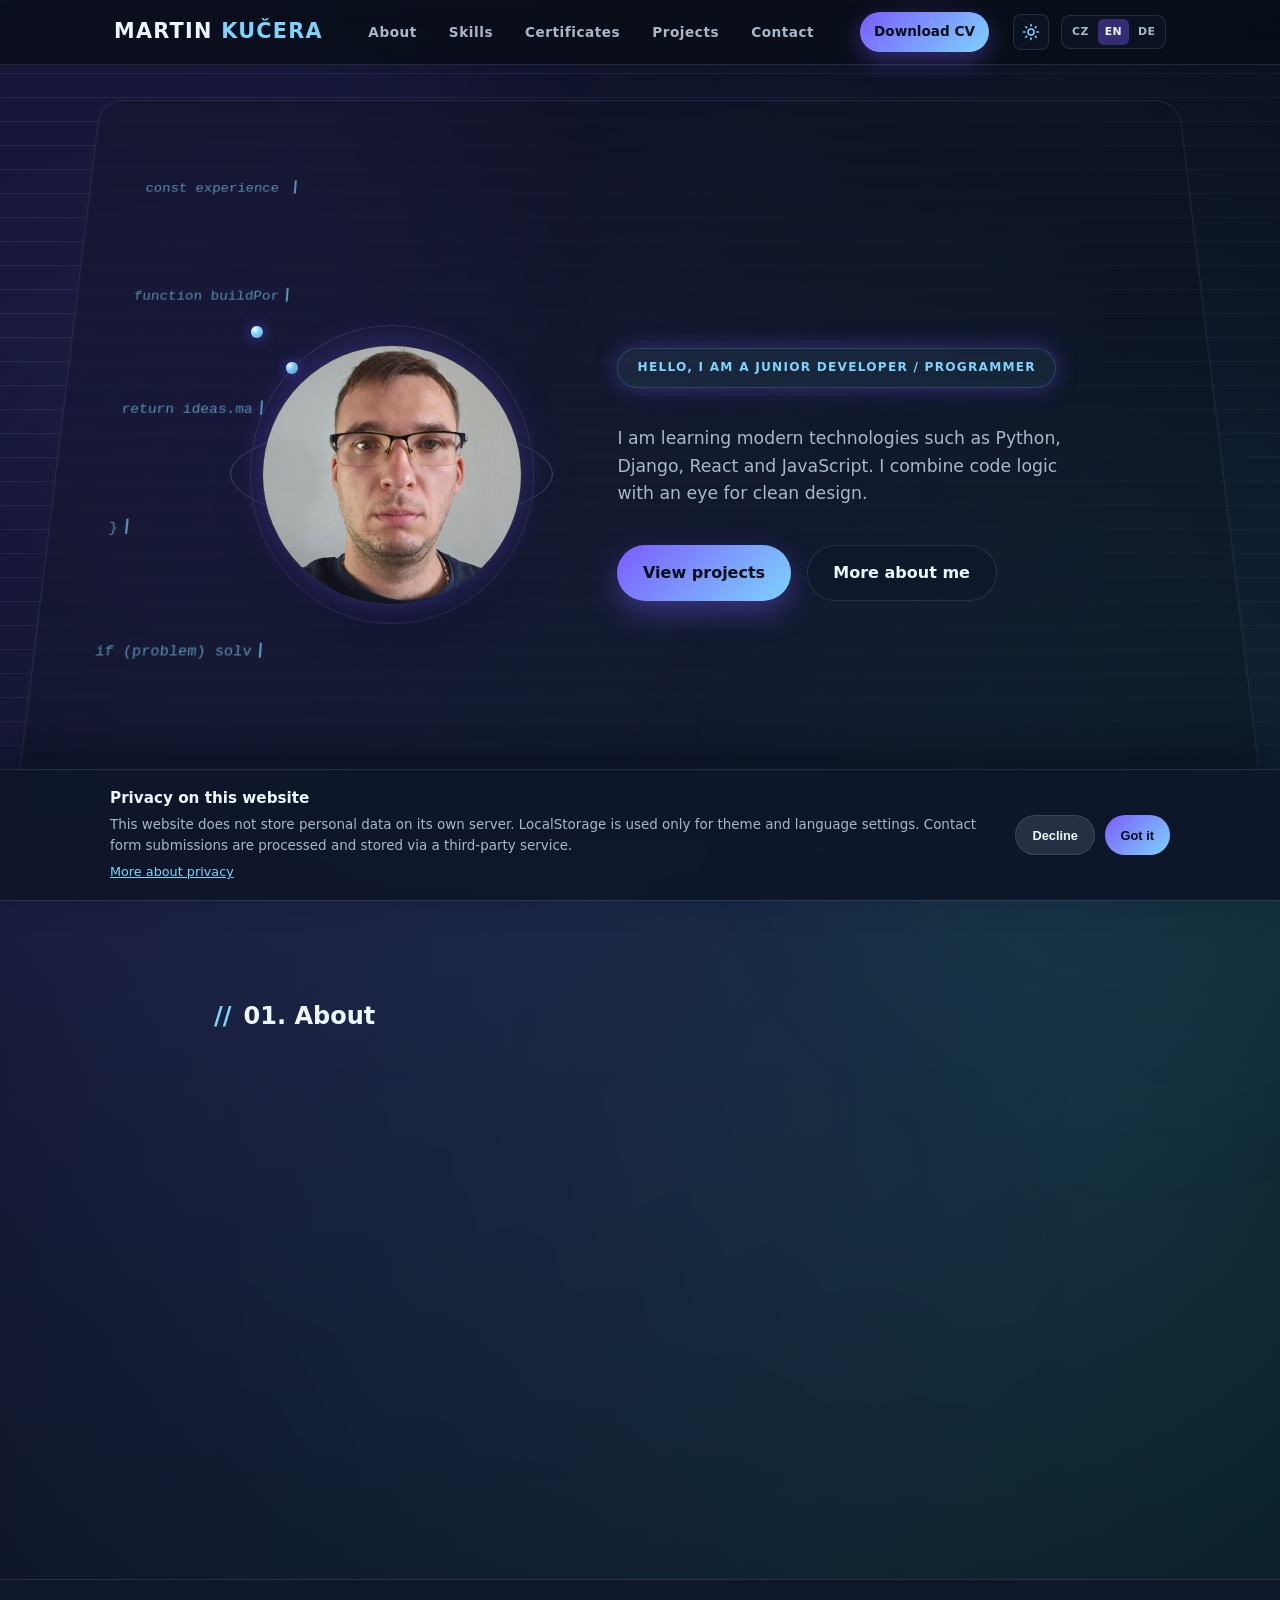
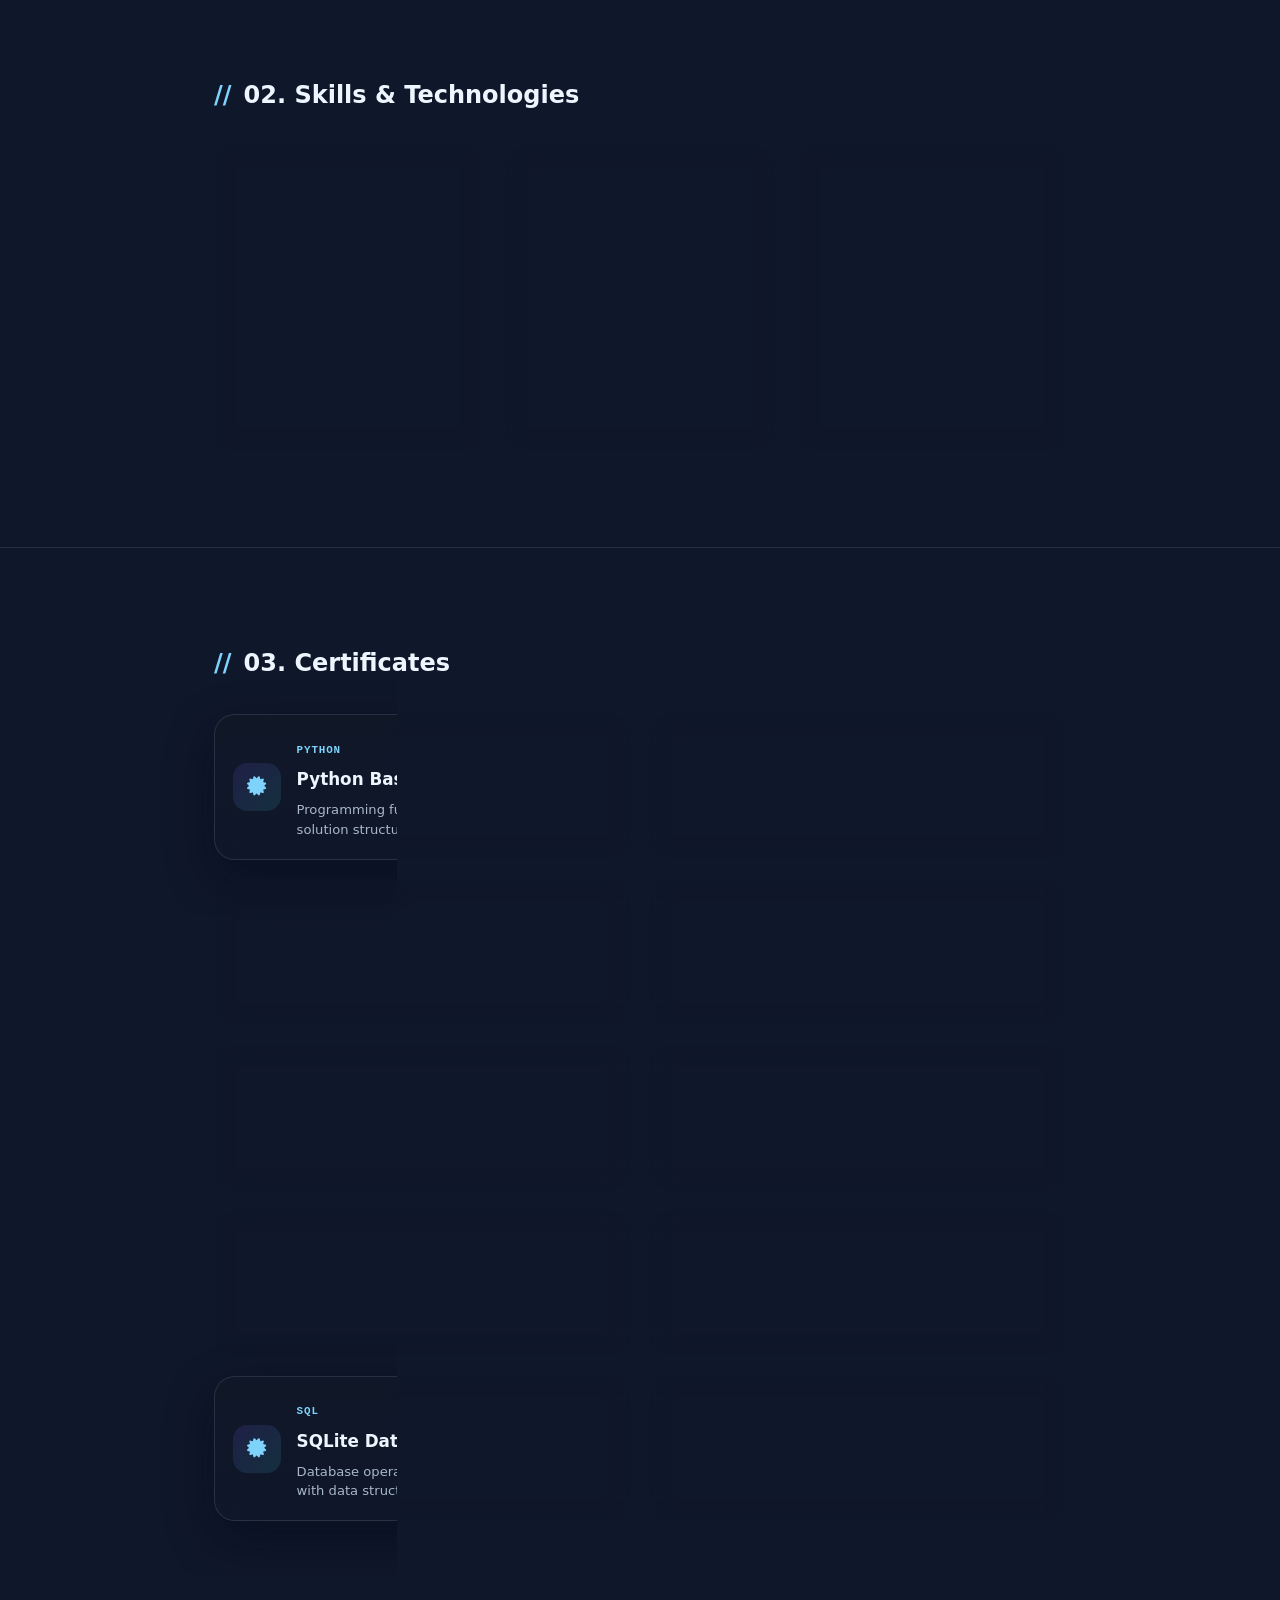
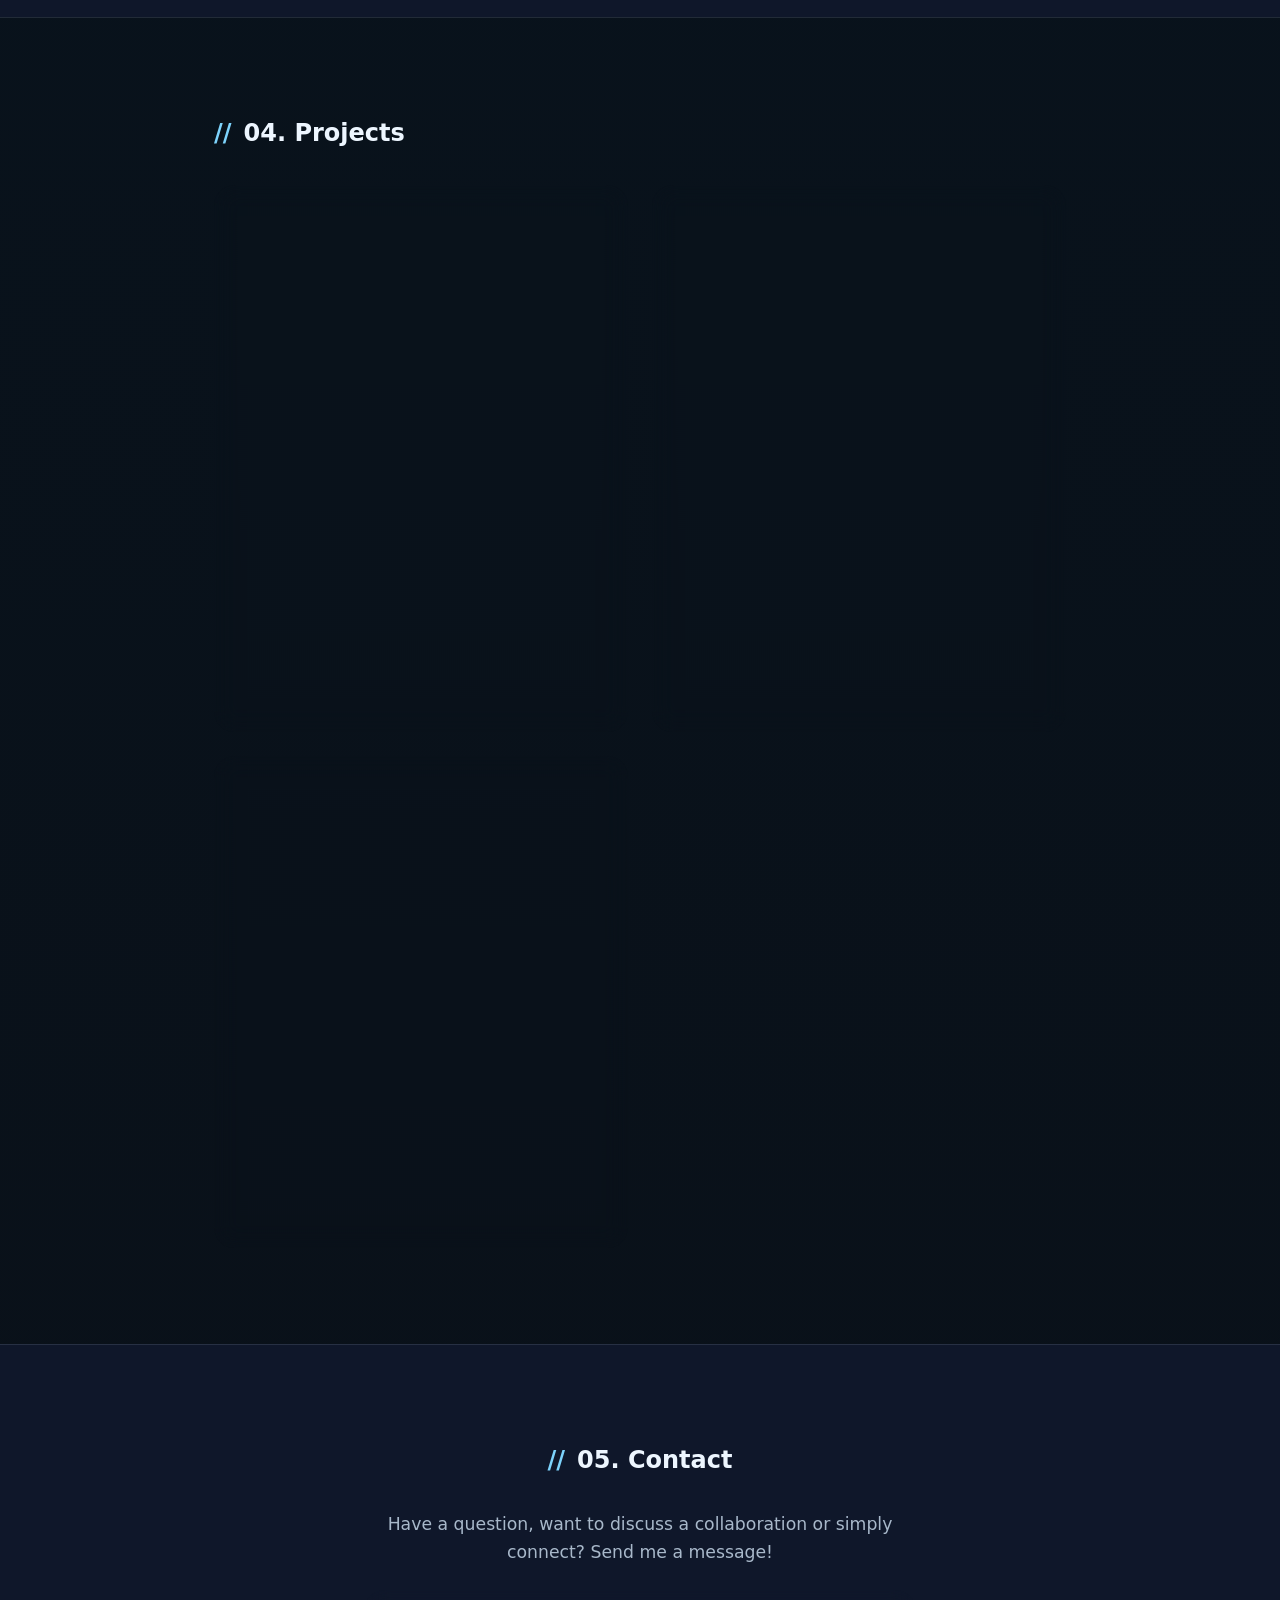
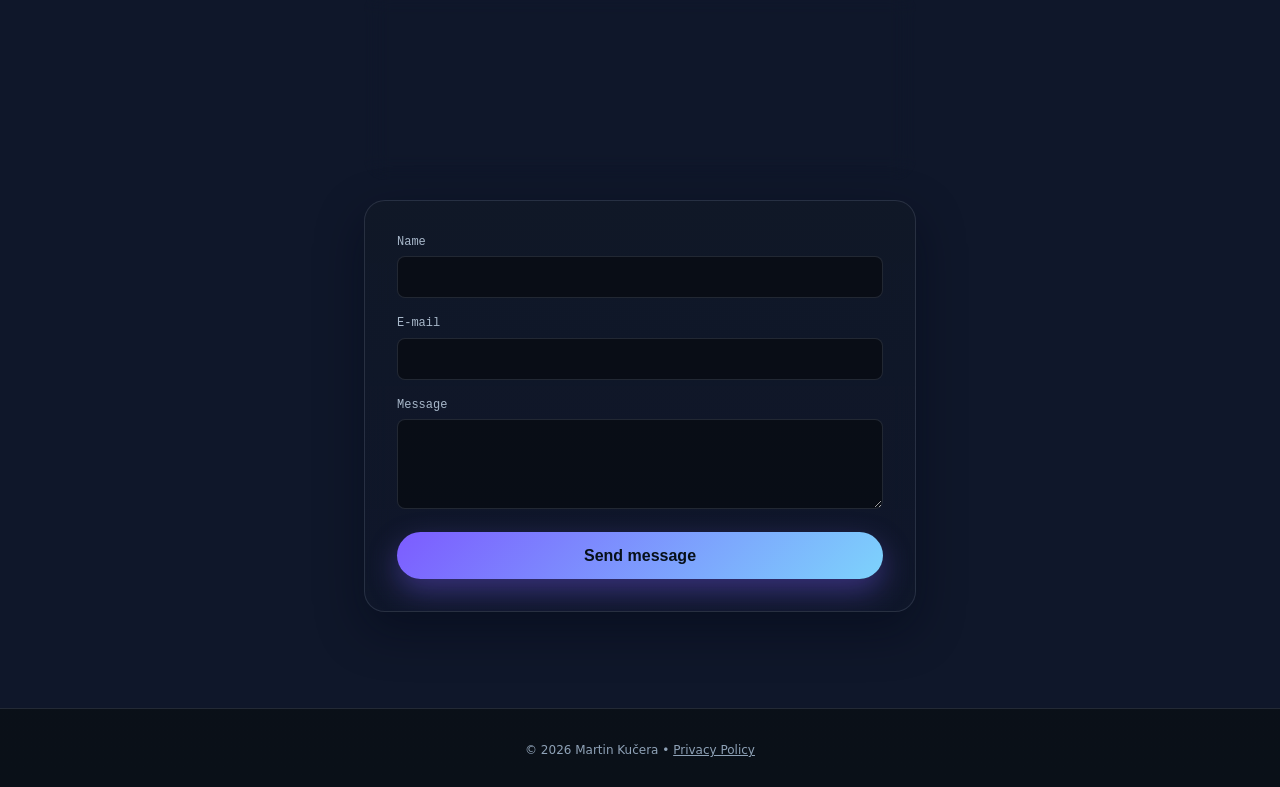
==== commit 2231241c: "feat(gdpr): add privacy banner and update language persistence in localStorage" ====
--- a/index.html
+++ b/index.html
@@ -94,10 +94,10 @@
                 </div>
                 <div class="hero-content">
                     <span class="badge" 
-                          data-cs="Ahoj, já jsem vývojář / programátor" 
-                          data-en="Hello, I am a developer / programmer" 
-                          data-de="Hallo, ich bin Entwickler / Programmierer">
-                          Ahoj, já jsem vývojář / programátor
+                          data-cs="Ahoj, já jsem junior vývojář / programátor" 
+                          data-en="Hello, I am a junior developer / programmer" 
+                          data-de="Hallo, ich bin Junior-Entwickler / Programmierer">
+                          Ahoj, já jsem junior vývojář / programátor
                     </span>
                     <p style="margin-top: 1rem;" 
                        data-cs="Učím se moderní technologie jako Python, Django, React a JavaScript. Spojuji logiku kódu s citem pro čistý design." 
--- a/style.css
+++ b/style.css
@@ -984,6 +984,36 @@
     color: var(--text);
 }
 
+.gdpr-banner__copy a {
+    display: inline-block;
+    margin-top: 0.35rem;
+    color: var(--accent-2);
+    font-size: 0.8rem;
+    text-decoration: underline;
+}
+
+.gdpr-banner__actions {
+    display: flex;
+    flex-shrink: 0;
+    gap: 0.6rem;
+}
+
+@media (max-width: 767px) {
+    .gdpr-banner__content {
+        align-items: stretch;
+        flex-direction: column;
+        padding: 0.9rem 1rem;
+    }
+
+    .gdpr-banner__actions {
+        flex-direction: column-reverse;
+    }
+
+    .gdpr-banner__actions .gdpr-btn {
+        width: 100%;
+    }
+}
+
 /* Lightbox Modal */
 .modal {
     display: none;
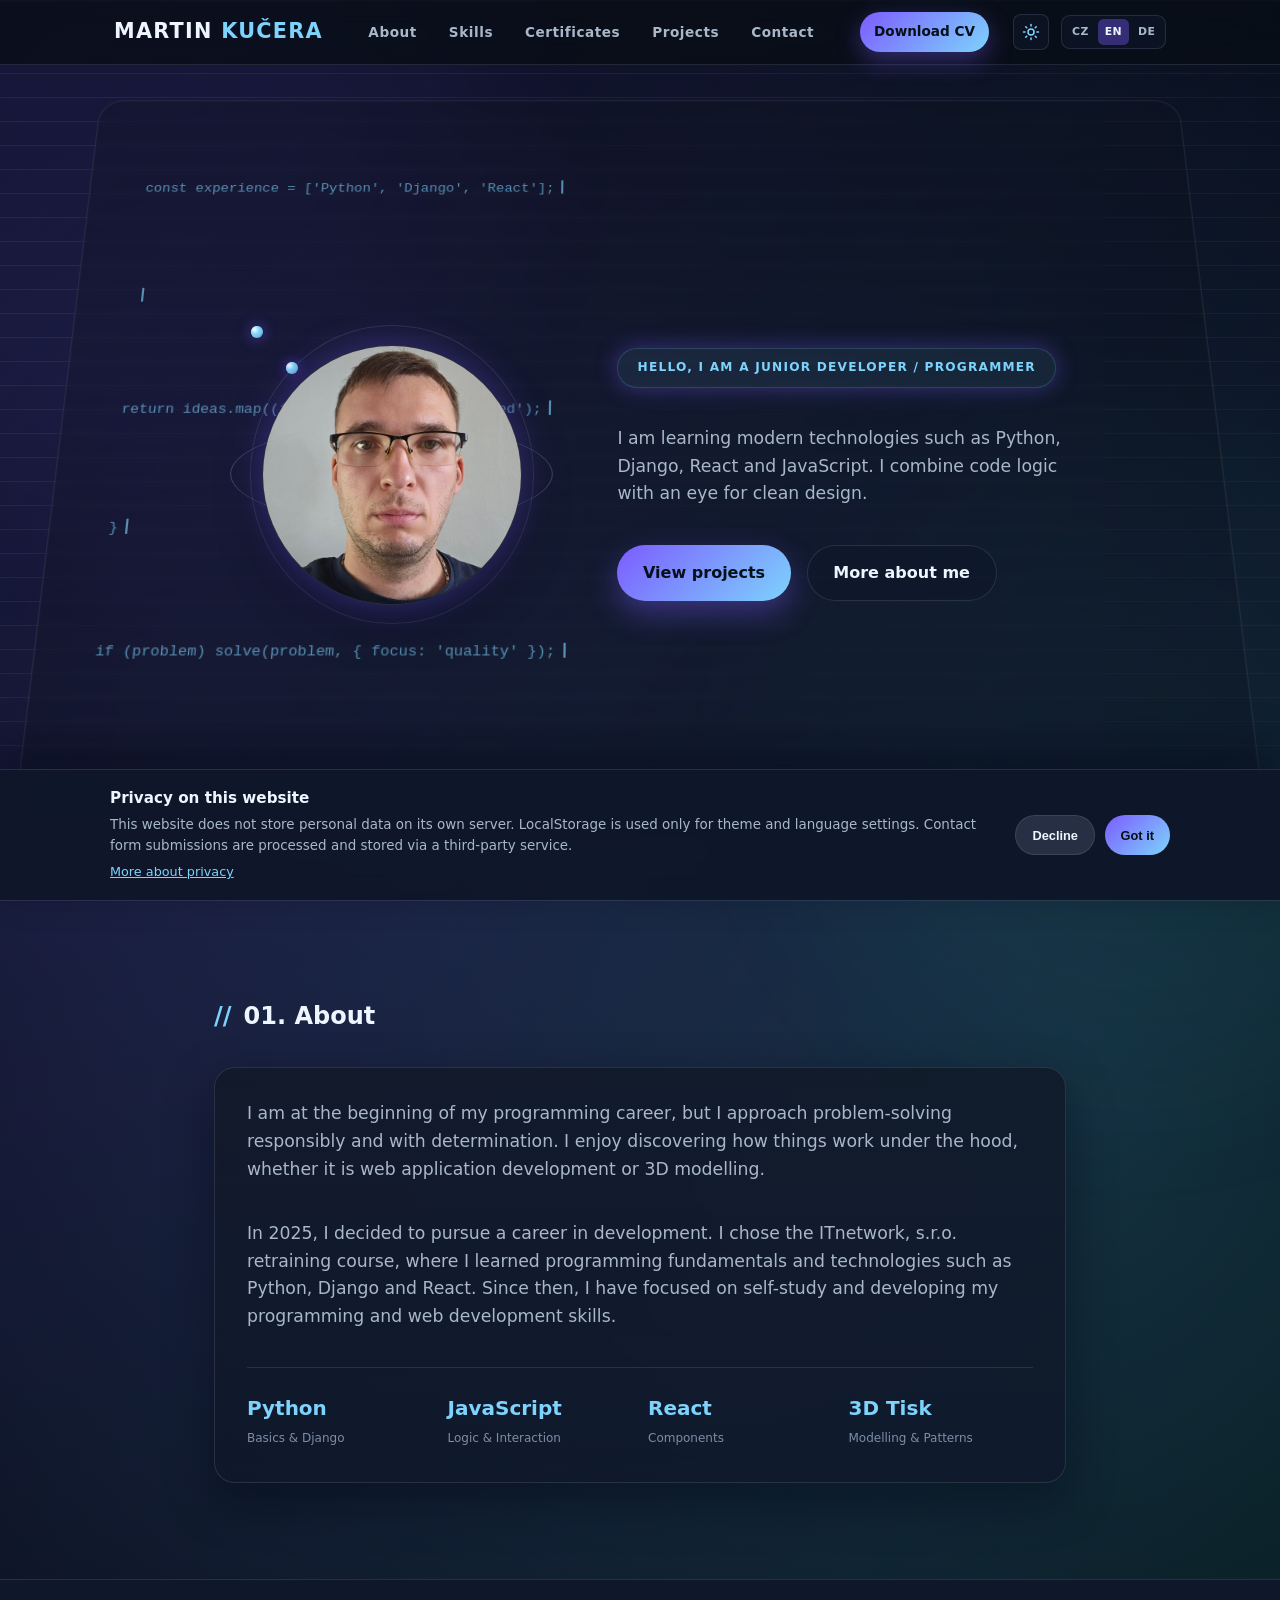
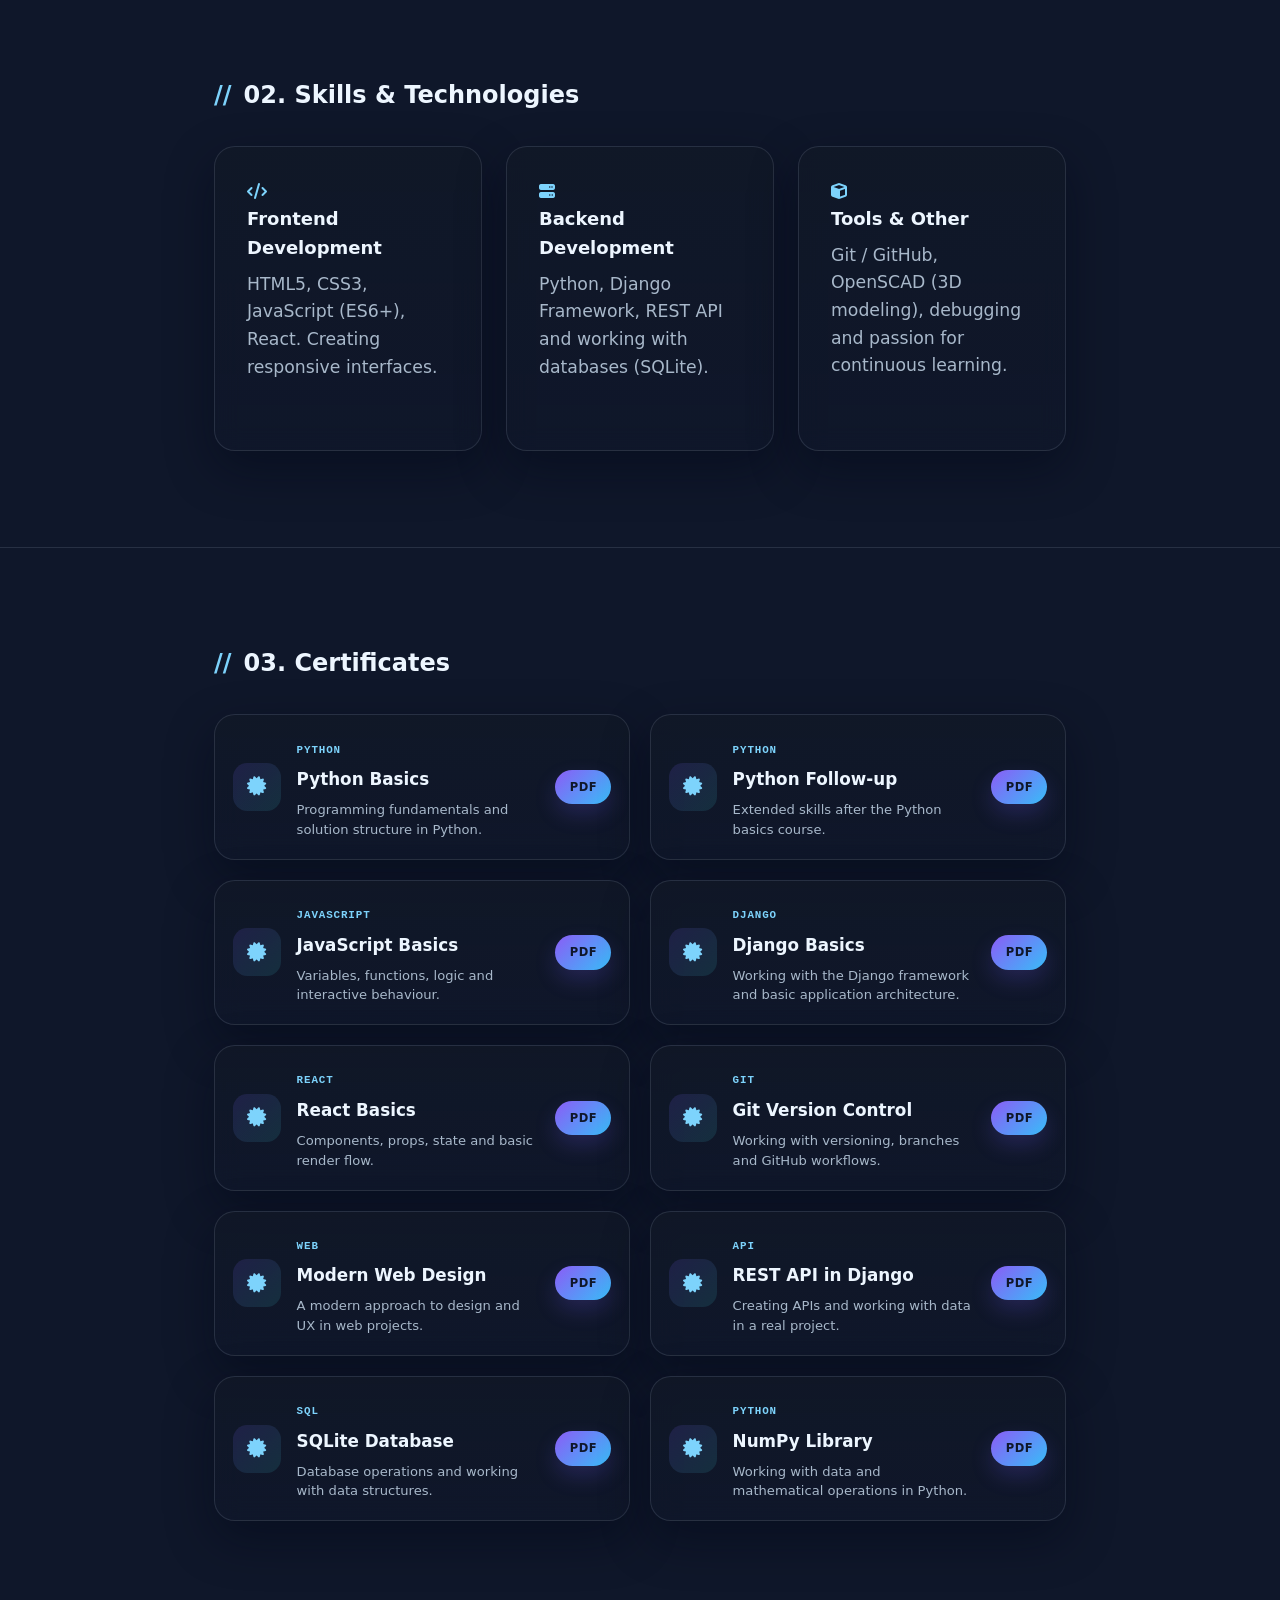
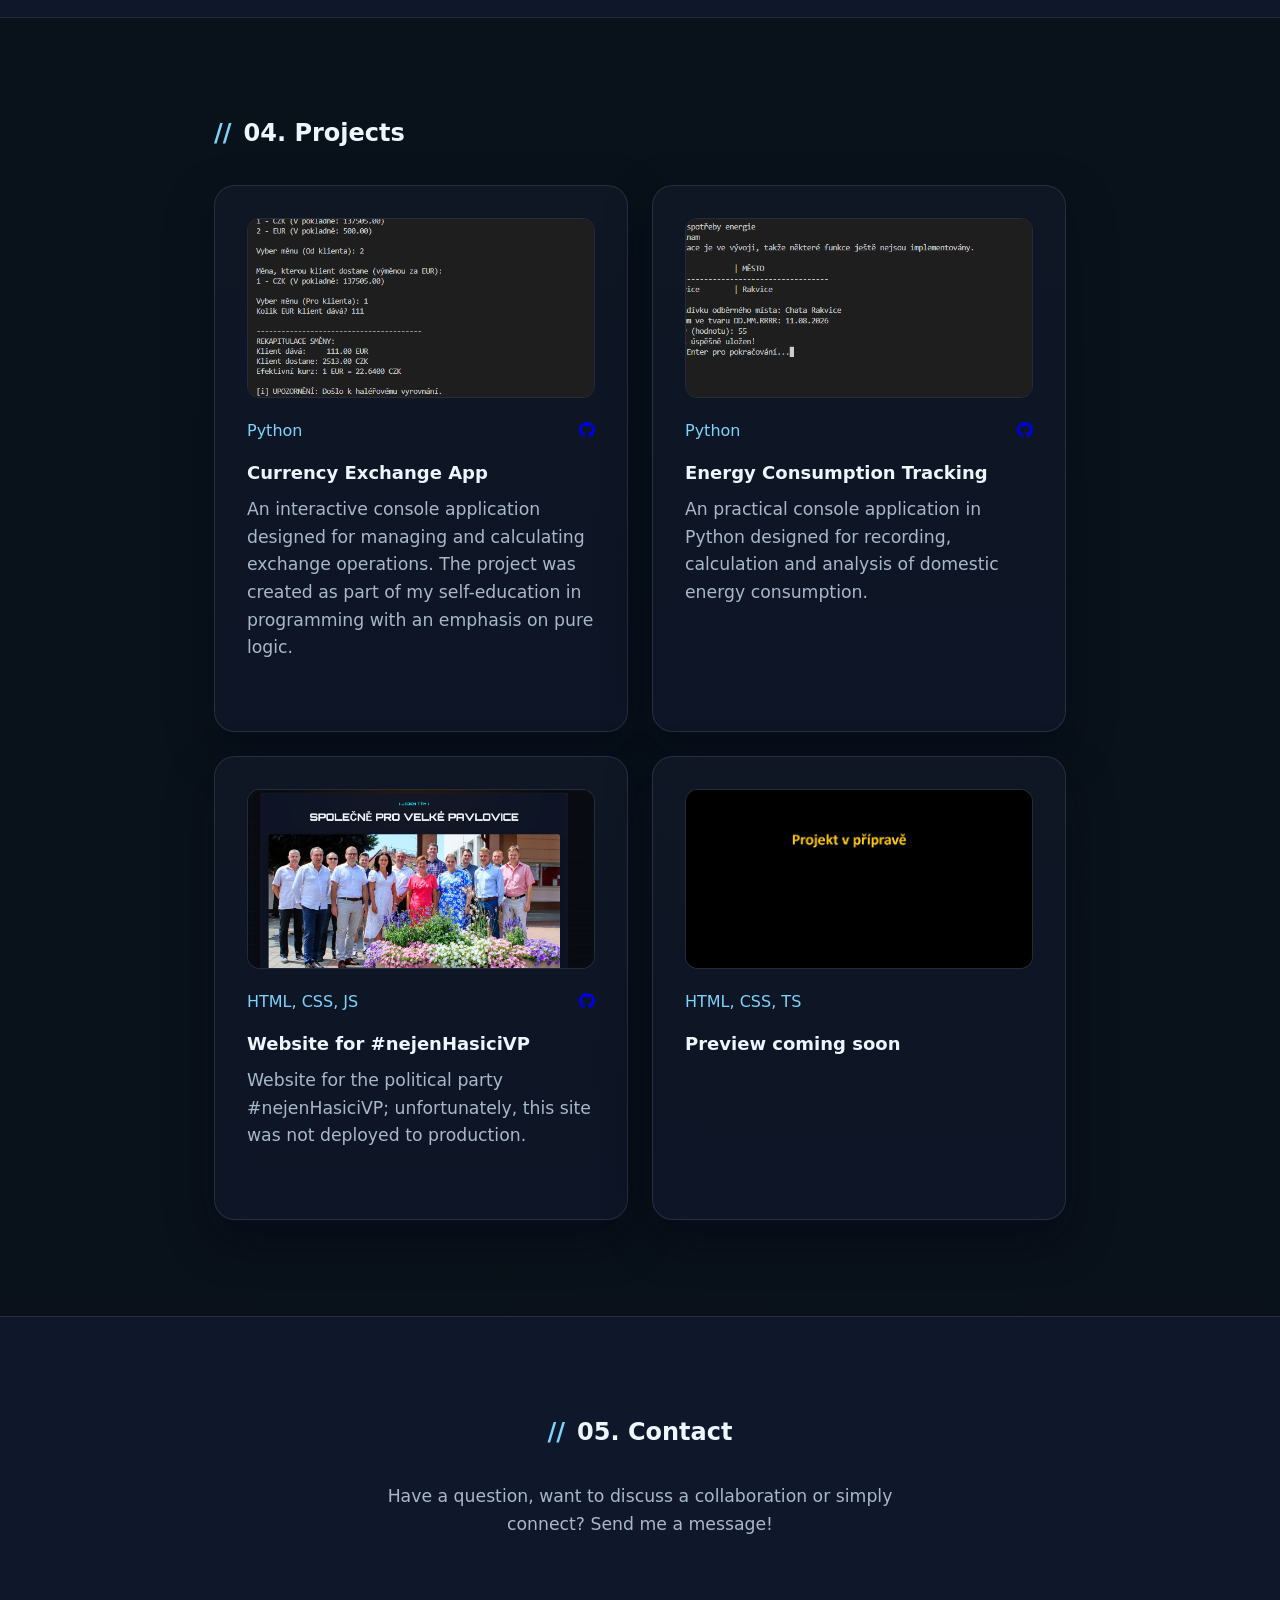
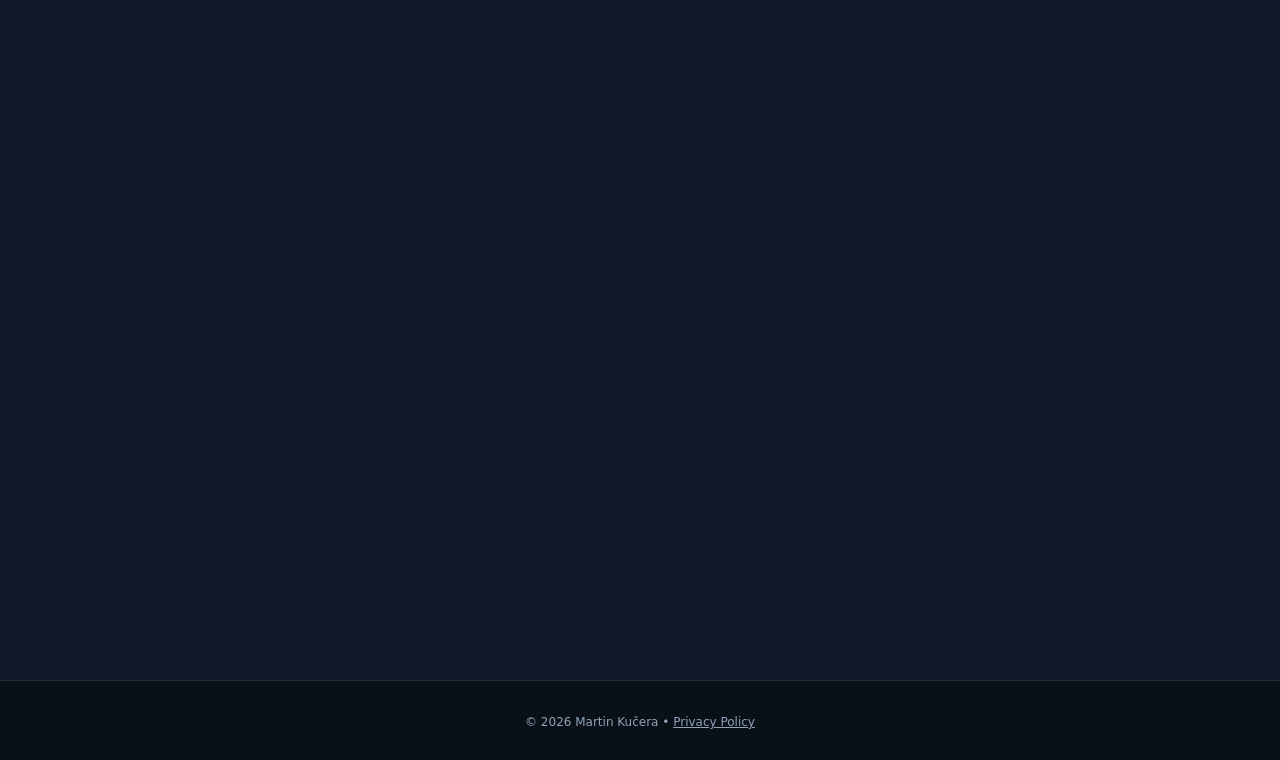
==== commit ab69f4ba: "Add Project 4" ====
--- a/index.html
+++ b/index.html
@@ -290,6 +290,7 @@
             <div class="container">
                 <h2 class="section-title"><span class="accent">//</span> <span data-cs="04. Projekty" data-en="04. Projects" data-de="04. Projekte">04. Projekty</span></h2>
                 <div class="grid-2">
+                    <!-- PROJECT 1 -->
                     <div class="card project-card">
                         <div class="project-image-box">
                             <img src="images/smenarna.png" alt="Směnárenská aplikace" loading="lazy" />
@@ -307,6 +308,7 @@
                             </p>
                         </div>
                     </div>
+                    <!-- PROJECT 2 -->
                     <div class="card project-card">
                         <div class="project-image-box">
                             <img src="images/spotreba.png" alt="Sledování spotřeby energie" loading="lazy" />
@@ -324,6 +326,7 @@
                             </p>
                         </div>
                     </div>
+                    <!-- PROJECT 3 -->
                     <div class="card project-card">
                         <div class="project-image-box">
                             <img src="images/nejenHasiciVP.png" alt="Web #nejenHasiciVP" loading="lazy" />
@@ -334,11 +337,25 @@
                                 <a href="https://github.com/Martiaku/-nejenHasiciVP" class="project-link" aria-label="GitHub"><i class="fa-brands fa-github"></i></a>
                             </div>
                             <h3 data-cs="Web pro #nejenHasiciVP" data-en="Website for #nejenHasiciVP" data-de="Website für #nejenHasiciVP">Web pro #nejenHasiciVP</h3>
-                            <p data-cs="Vytvoření webu pro politickou stranu #nejenHasiciVP, bohužel tento web nebyl nasazen do produkce."
-                               data-en="Creation of a website for the political party #nejenHasiciVP; unfortunately, the site was not deployed to production."
-                               data-de="Erstellung einer Website für die politische Partei #nejenHasiciVP, leider wurde diese Website nicht in Betrieb genommen.">
-                               Vytvoření webu pro politickou stranu #nejenHasiciVP, bohužel tento web nebyl nasazen do produkce.
+                            <p data-cs="Webové stránky pro politickou stranu #nejenHasiciVP, bohužel tento web nebyl nasazen do produkce."
+                               data-en="Website for the political party #nejenHasiciVP; unfortunately, this site was not deployed to production."
+                               data-de="Website der politischen Partei #nejenHasiciVP, diese Website ist leider noch nicht in Betrieb.">
+                               Webové stránky pro politickou stranu #nejenHasiciVP, bohužel tento web nebyl nasazen do produkce.
                             </p>
+                        </div>
+                    </div>
+                    <!-- PROJECT 4 -->
+                    <div class="card project-card">
+                        <div class="project-image-box">
+                            <img src="images/Projekt_v_priprave.png" alt="Projekt v přípravě" loading="lazy" />
+                        </div>
+                        <div>
+                            <div class="project-header">
+                                <span class="tag">HTML, CSS, TS</span>
+                            </div>
+                            <h3 data-cs="Ukázka již brzy"
+                                data-en="Preview coming soon"
+                                data-de="Demo folgt in Kürze">Ukázka již brzy</h3>
                         </div>
                     </div>
                 </div>
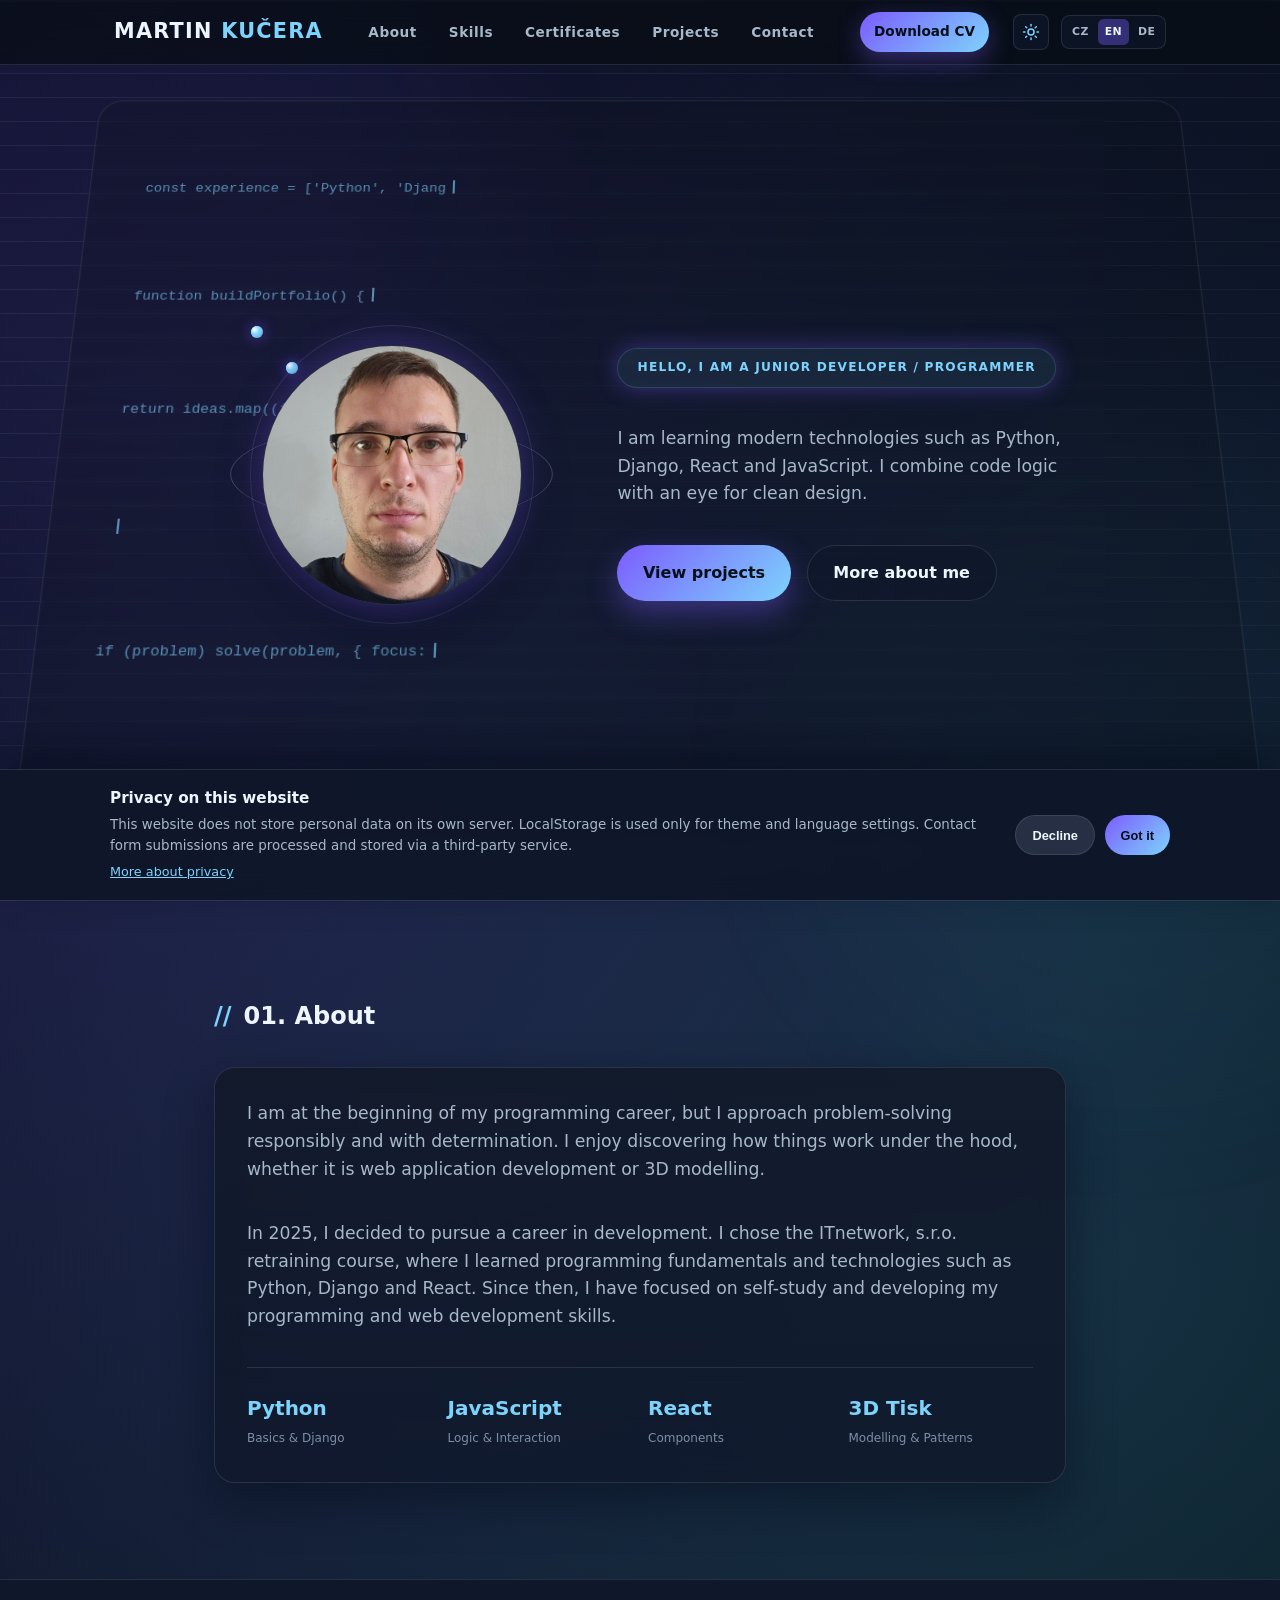
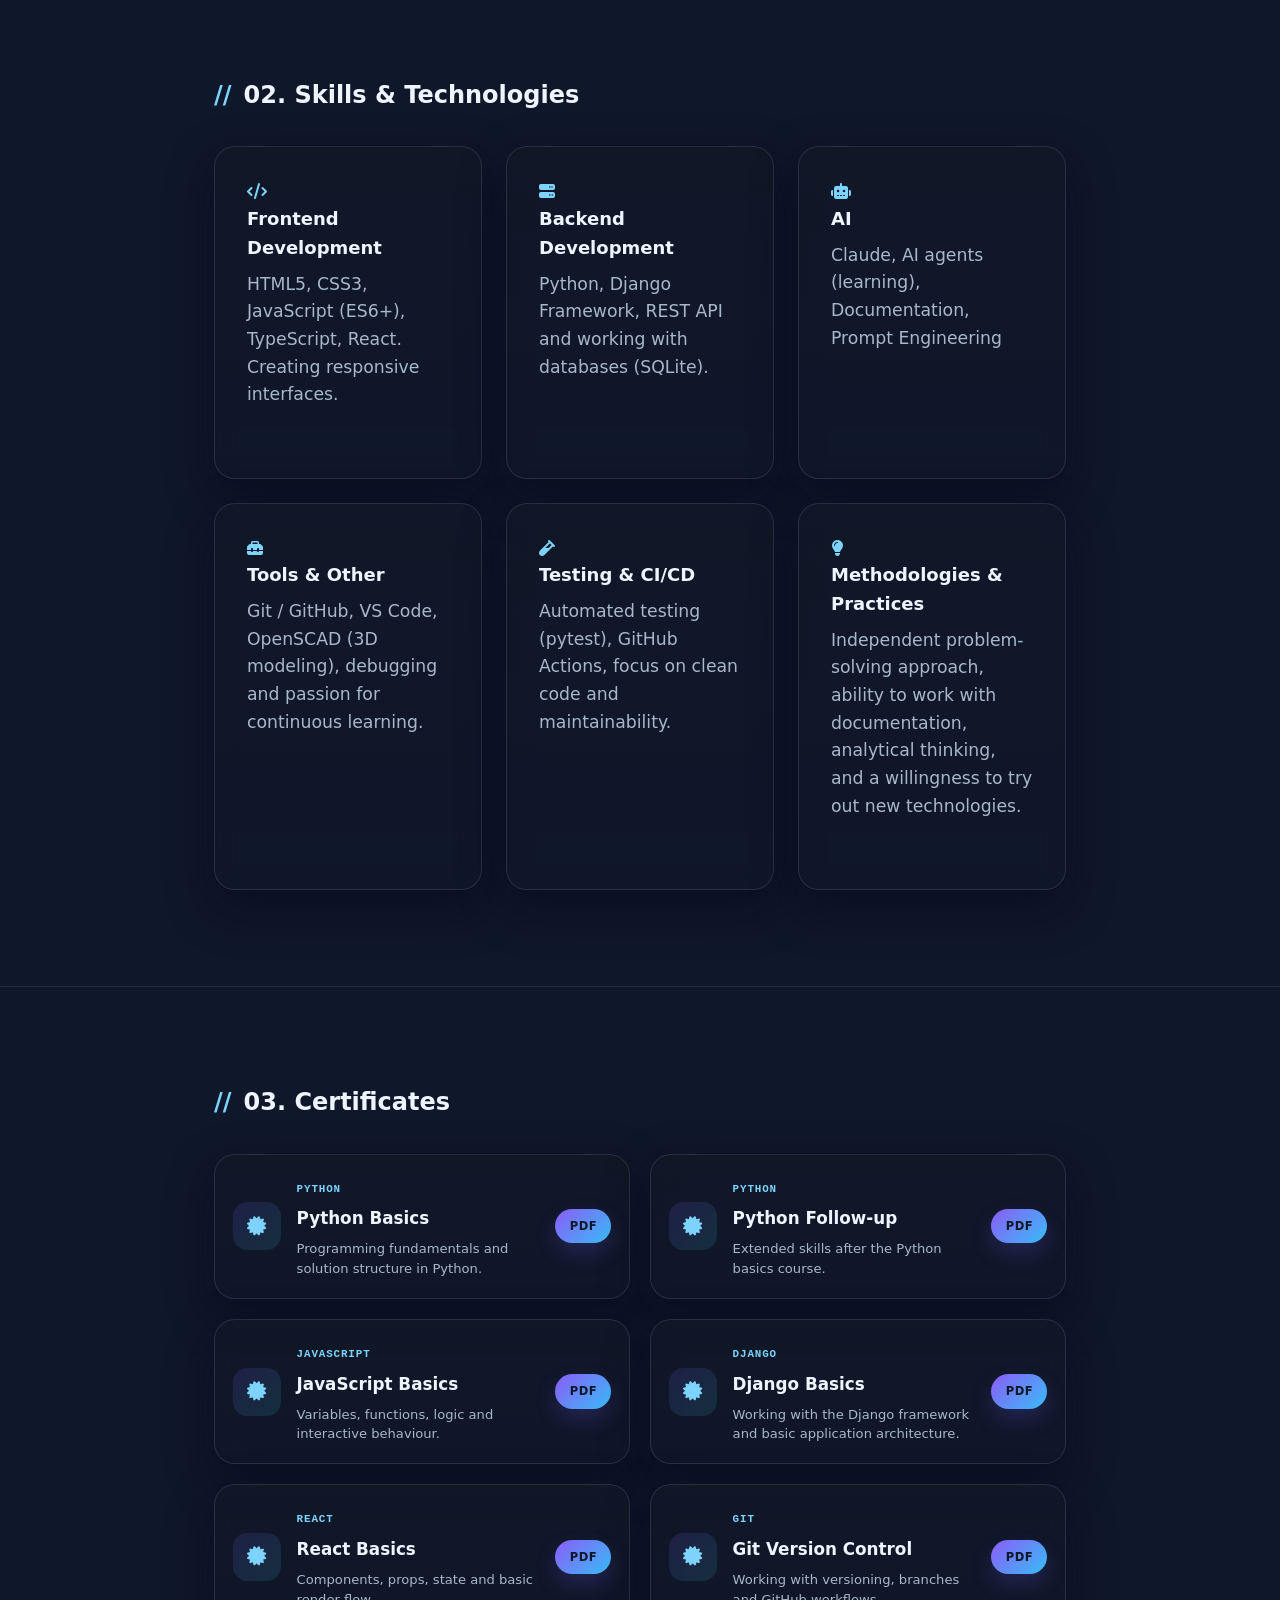
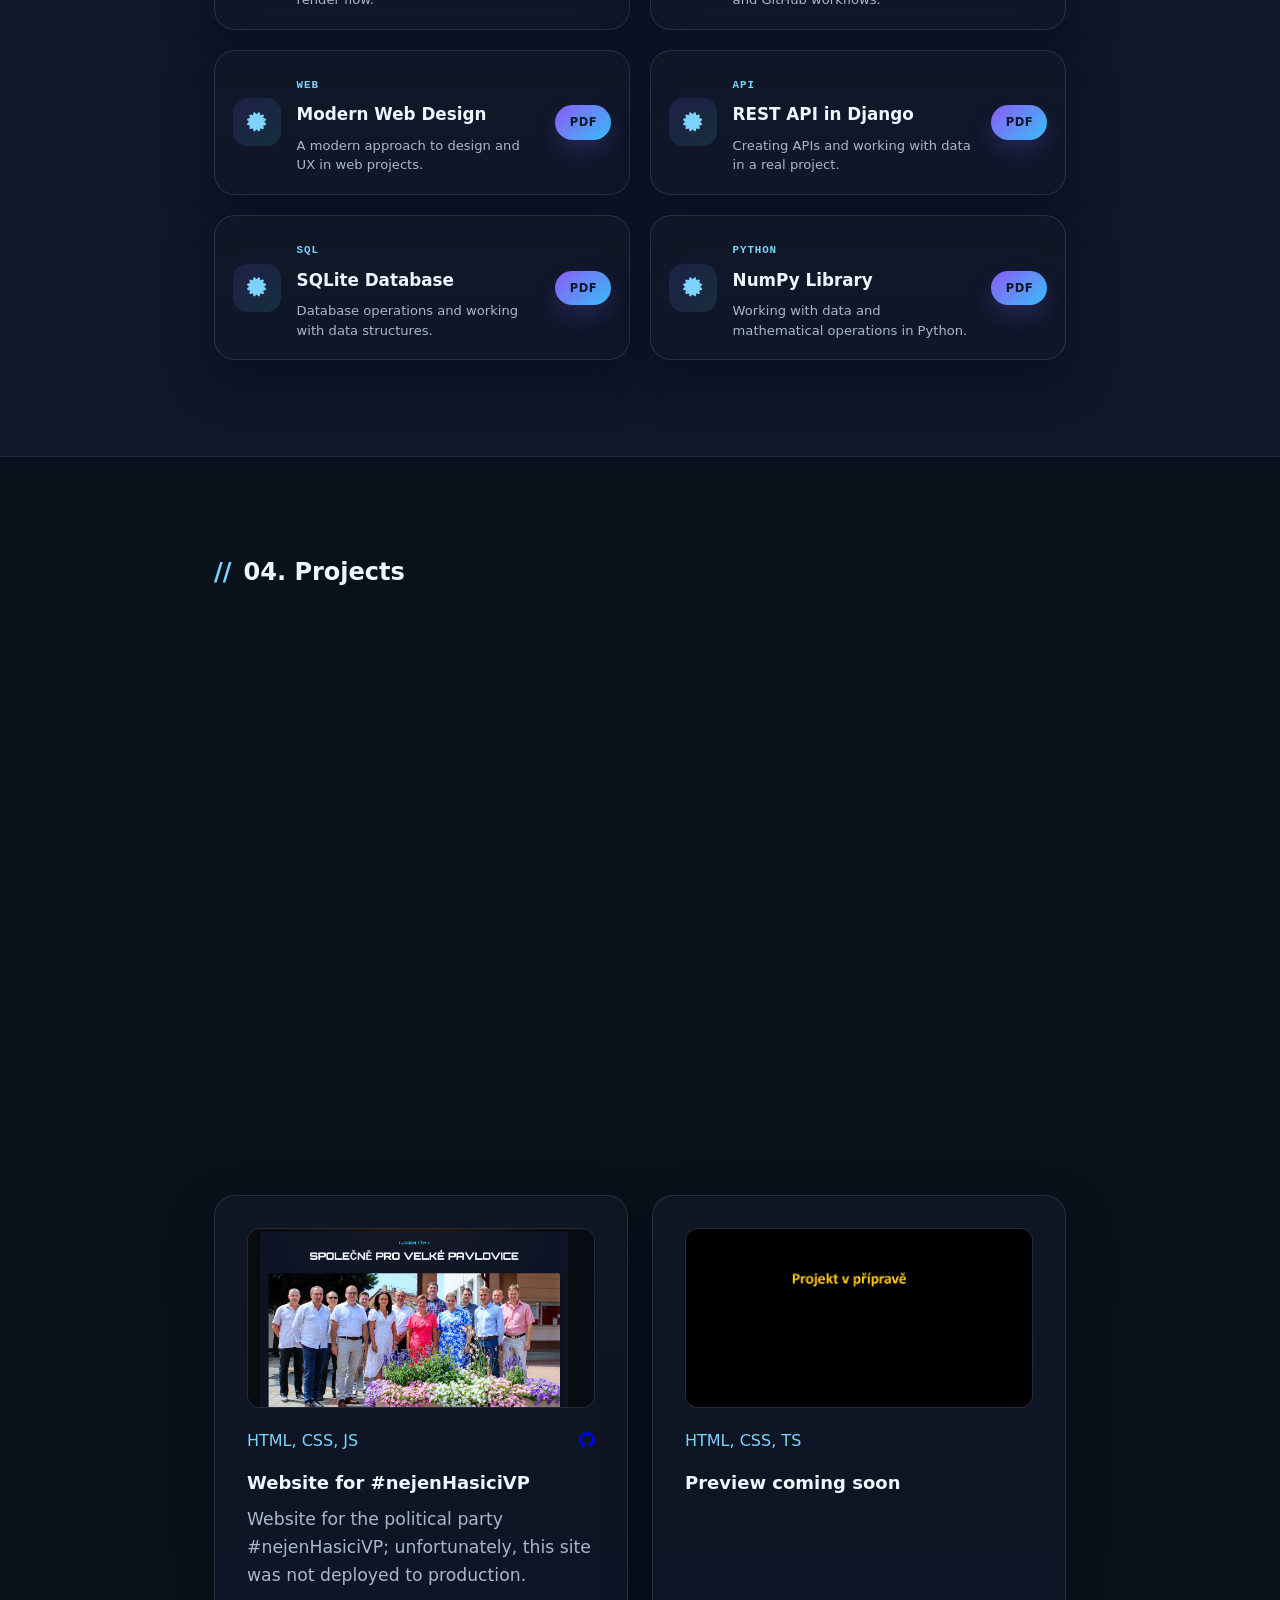
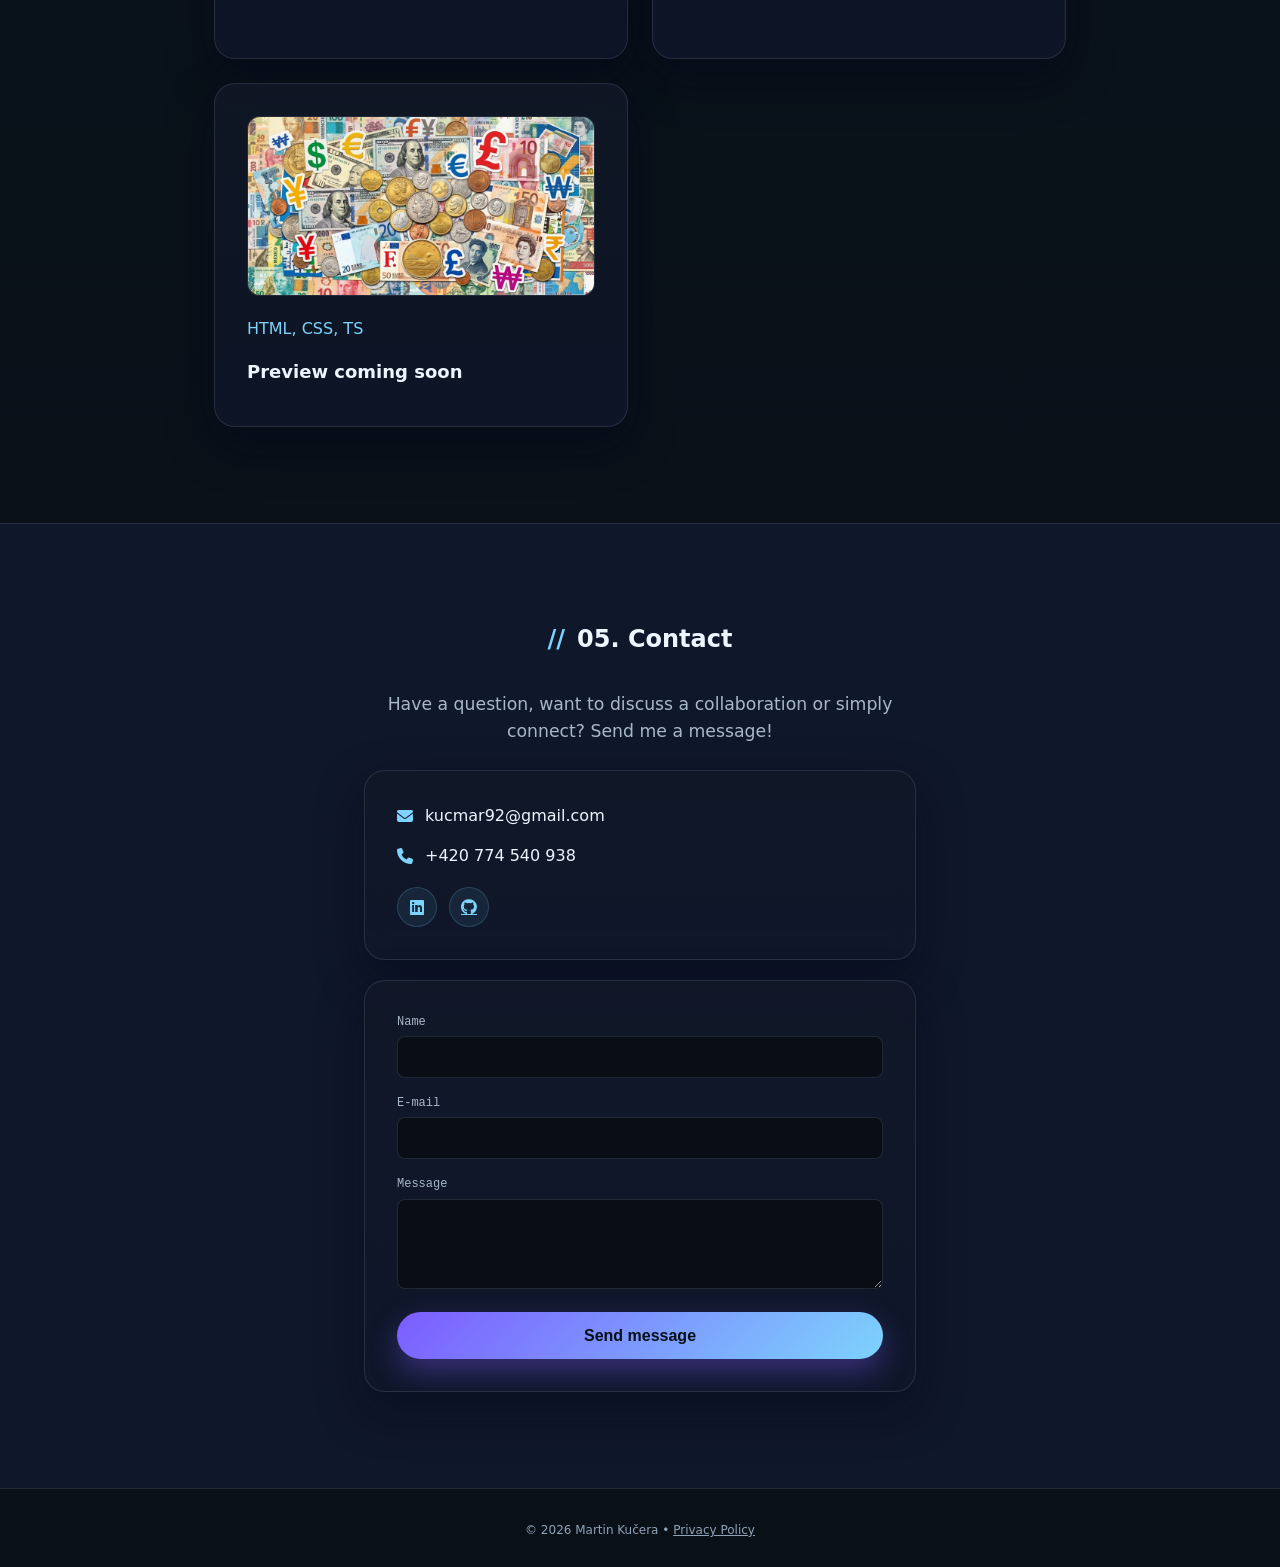
==== commit 7f90a80e: "Add new project and fix bug in code" ====
--- a/index.html
+++ b/index.html
@@ -3,6 +3,7 @@
 <head>
     <meta charset="UTF-8">
     <meta name="viewport" content="width=device-width, initial-scale=1.0">
+    <meta name="google-site-verification" content="mEvHTqEYWsc1Dc50Bf33bo9cpuuySql6ryzFAUWoQoM" />
     <meta id="meta-desc" name="description" 
           content="Osobní portfolio Martina Kučery - programátora a vývojáře."
           data-cs="Osobní portfolio Martina Kučery - programátora a vývojáře. Zde najdete informace o mých dovednostech, certifikátech, projektech a kontaktní údaje."
@@ -158,10 +159,10 @@
                     <div class="card skill-card">
                         <i class="fa-solid fa-code skill-icon"></i>
                         <h3 data-cs="Frontend vývoj" data-en="Frontend Development" data-de="Frontend-Entwicklung">Frontend vývoj</h3>
-                        <p data-cs="HTML5, CSS3, JavaScript (ES6+), React. Tvorba responzivních rozhraní."
-                           data-en="HTML5, CSS3, JavaScript (ES6+), React. Creating responsive interfaces."
-                           data-de="HTML5, CSS3, JavaScript (ES6+), React. Erstellung responsiver Benutzeroberflächen.">
-                           HTML5, CSS3, JavaScript (ES6+), React. Tvorba responzivních rozhraní.
+                        <p data-cs="HTML5, CSS3, JavaScript (ES6+), TypeScript, React. Tvorba responzivních rozhraní."
+                           data-en="HTML5, CSS3, JavaScript (ES6+), TypeScript, React. Creating responsive interfaces."
+                           data-de="HTML5, CSS3, JavaScript (ES6+), TypeScript, React. Erstellung responsiver Benutzeroberflächen.">
+                           HTML5, CSS3, JavaScript (ES6+), TypeScript, React. Tvorba responzivních rozhraní.
                         </p>
                     </div>
                     <div class="card skill-card">
@@ -174,12 +175,39 @@
                         </p>
                     </div>
                     <div class="card skill-card">
-                        <i class="fa-solid fa-cube skill-icon"></i>
+                        <i class="fa-solid fa-robot skill-icon"></i>
+                        <h3 data-cs="AI" data-en="AI" data-de="AI">AI</h3>
+                        <p data-cs="Claude, AI agenti (učím se), Dokumentace, Prompt Engineering"
+                           data-en="Claude, AI agents (learning), Documentation, Prompt Engineering"
+                           data-de="Claude, AI-Agenten (ich lerne noch), Dokumentation, Prompt Engineering">
+                           Claude, AI agenti (učím se), Dokumentace, Prompt Engineering.
+                        </p>
+                    </div>
+                    <div class="card skill-card">
+                        <i class="fa-solid fa-toolbox skill-icon"></i>
                         <h3 data-cs="Nástroje & Ostatní" data-en="Tools & Other" data-de="Werkzeuge & Sonstiges">Nástroje & Ostatní</h3>
-                        <p data-cs="Git / GitHub, OpenSCAD (3D modelování), ladění kódu a chuť neustále se učit."
-                           data-en="Git / GitHub, OpenSCAD (3D modeling), debugging and passion for continuous learning."
-                           data-de="Git / GitHub, OpenSCAD (3D modellieren), Das Debuggen von Code und der Wunsch, ständig dazuzulernen.">
-                           Git / GitHub, OpenSCAD (3D modelování), ladění kódu a chuť neustále se učit.
+                        <p data-cs="Git / GitHub, VS Code, OpenSCAD (3D modelování), ladění kódu a chuť neustále se učit."
+                           data-en="Git / GitHub, VS Code, OpenSCAD (3D modeling), debugging and passion for continuous learning."
+                           data-de="Git / GitHub, VS code, OpenSCAD (3D modellieren), Das Debuggen von Code und der Wunsch, ständig dazuzulernen.">
+                           Git / GitHub, VS Code, OpenSCAD (3D modelování), ladění kódu a chuť neustále se učit.
+                        </p>
+                    </div>
+                    <div class="card skill-card">
+                        <i class="fa-solid fa-vial skill-icon"></i>
+                        <h3 data-cs="Testování & CI/CD" data-en="Testing & CI/CD" data-de="Testen & CI/CD!">Testování & CI/CD</h3>
+                        <p data-cs="Automatické testování(pytest), GitHub Actions, zaměření na čistý kód a udržitelnost."
+                           data-en="Automated testing (pytest), GitHub Actions, focus on clean code and maintainability."
+                           data-de="Automatisierte Tests (pytest), GitHub Actions, Fokus auf sauberen Code und Nachhaltigkeit.">
+                           Automatické testování(pytest), GitHub Actions, zaměření na čistý kód a udržitelnost.
+                        </p>
+                    </div>
+                    <div class="card skill-card">
+                        <i class="fa-solid fa-lightbulb skill-icon"></i>
+                        <h3 data-cs="Metodiky & Praxe" data-en="Methodologies & Practices" data-de="Methodologien und Praxis">Metodiky & Praxe</h3>
+                        <p data-cs="Samostatný řešitelský přístup, práce s dokumentací, analytické myšlení, chuť zkoušet nové technologie."
+                           data-en="Independent problem-solving approach, ability to work with documentation, analytical thinking, and a willingness to try out new technologies."
+                           data-de="Selbstständige Problemlösungskompetenz, Umgang mit Dokumentationen, analytisches Denken, Interesse an neuen Technologien.">
+                           Samostatný řešitelský přístup, práce s dokumentací, analytické myšlení, chuť zkoušet nové technologie.
                         </p>
                     </div>
                 </div>
@@ -358,6 +386,20 @@
                                 data-de="Demo folgt in Kürze">Ukázka již brzy</h3>
                         </div>
                     </div>
+                    <!-- PROJECT 5 -->
+                    <div class="card project-card">
+                        <div class="project-image-box">
+                            <img src="images/Projekt.png" alt="Projekt v přípravě" loading="lazy" />
+                        </div>
+                        <div>
+                            <div class="project-header">
+                                <span class="tag">HTML, CSS, TS</span>
+                            </div>
+                            <h3 data-cs="Ukázka již brzy"
+                                data-en="Preview coming soon"
+                                data-de="Demo folgt in Kürze">Ukázka již brzy</h3>
+                        </div>
+                    </div>
                 </div>
             </div>
         </section>
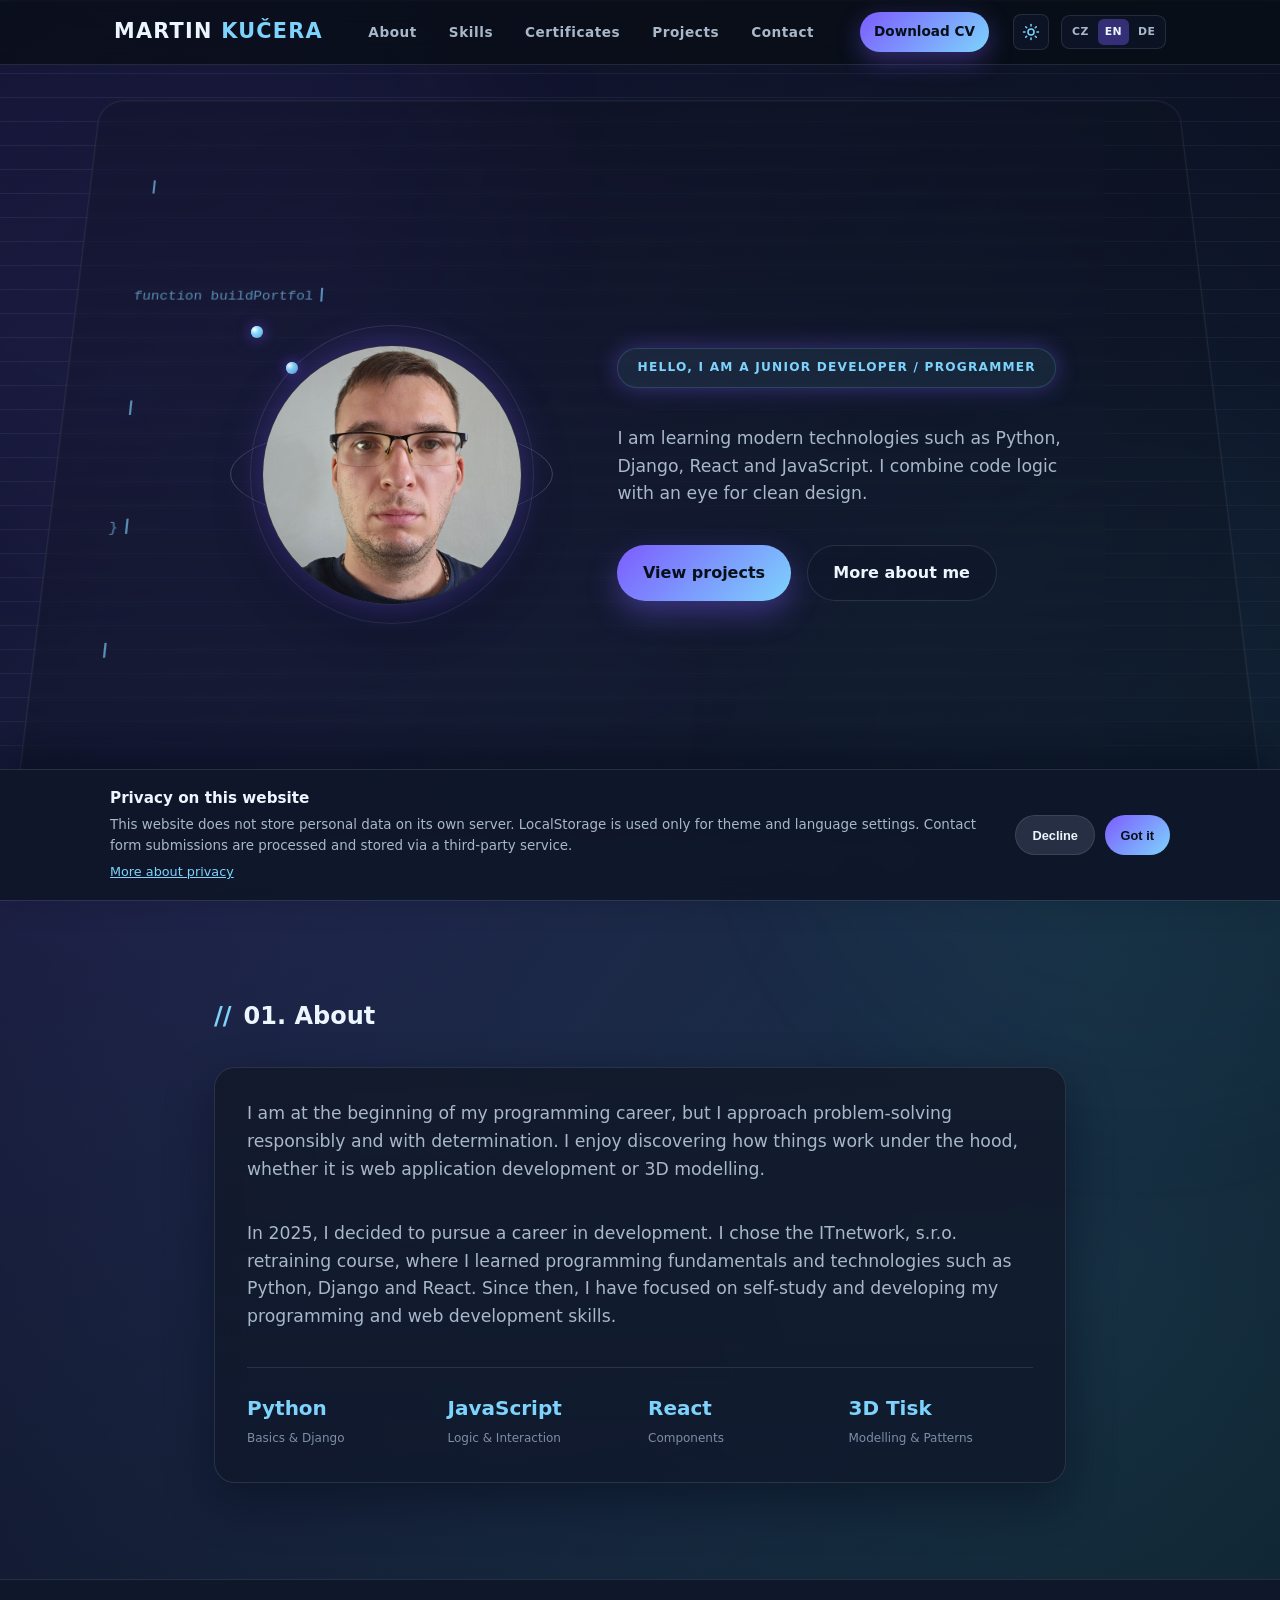
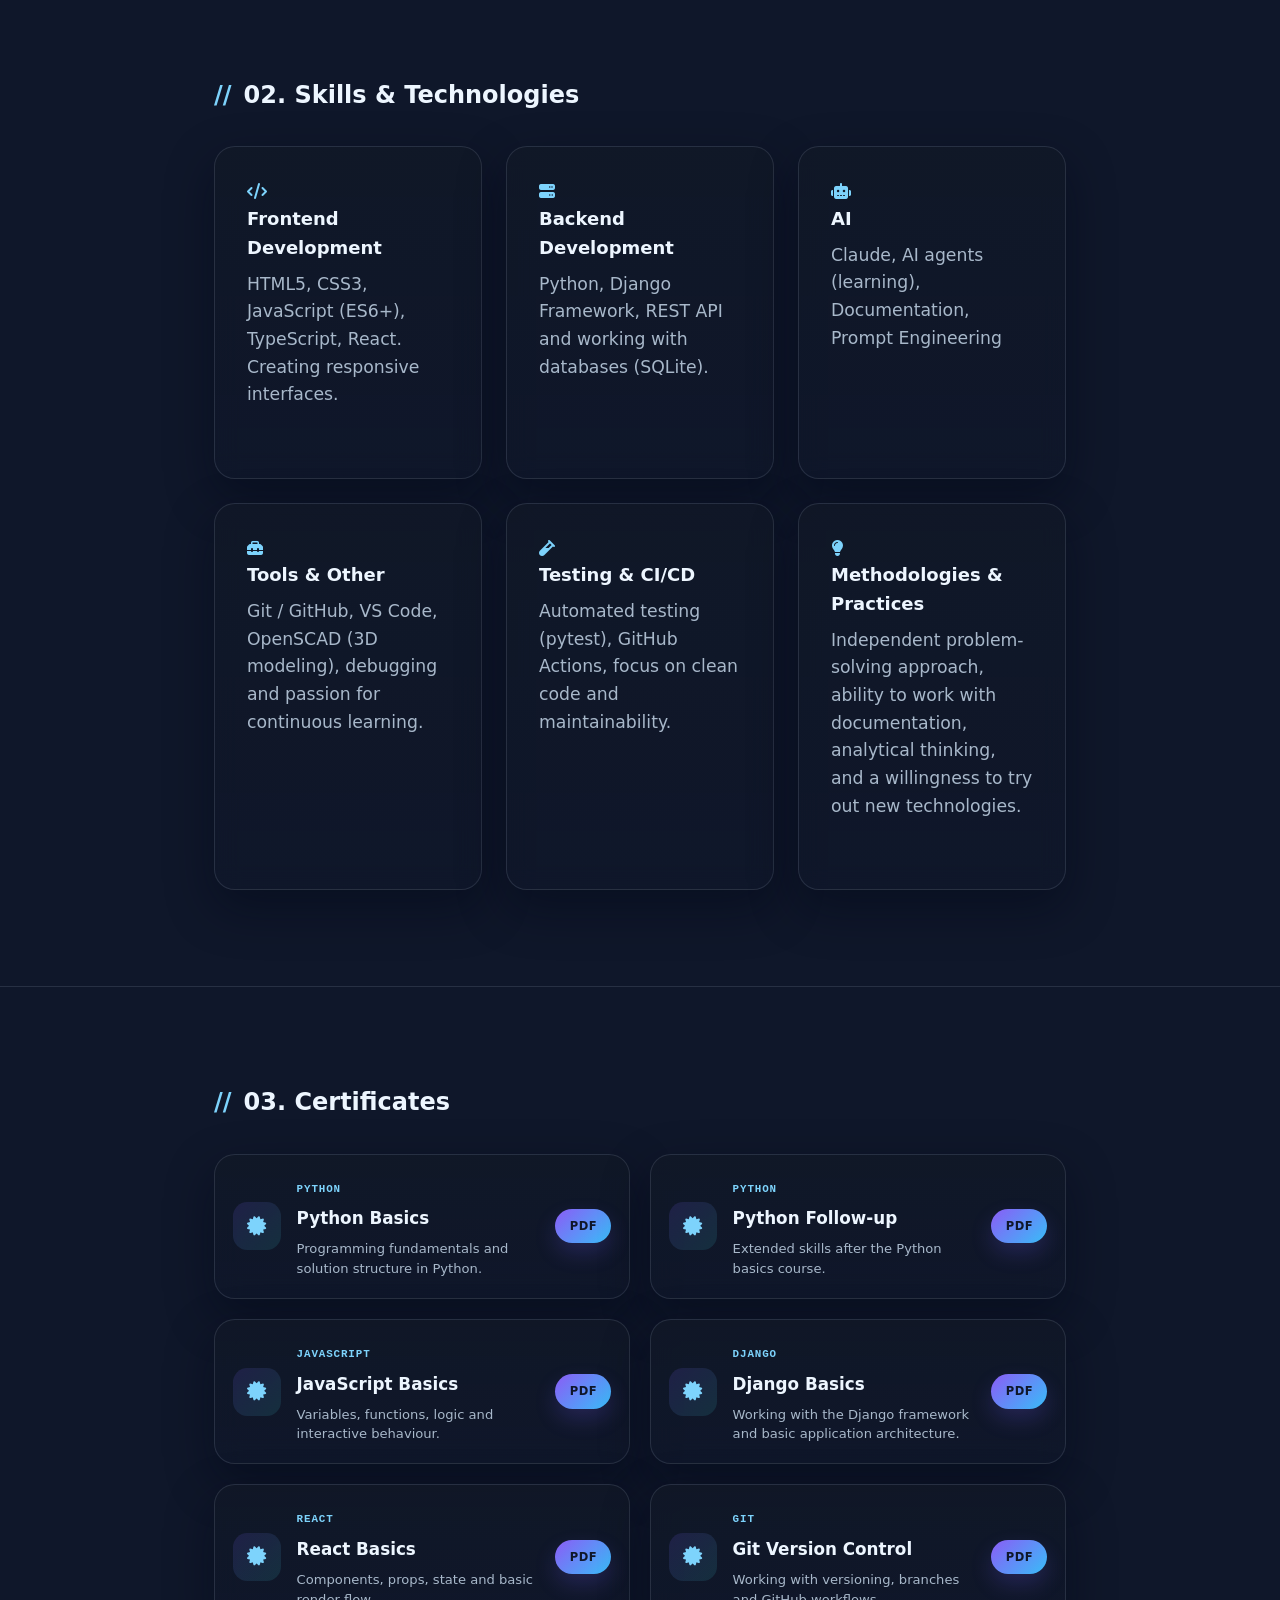
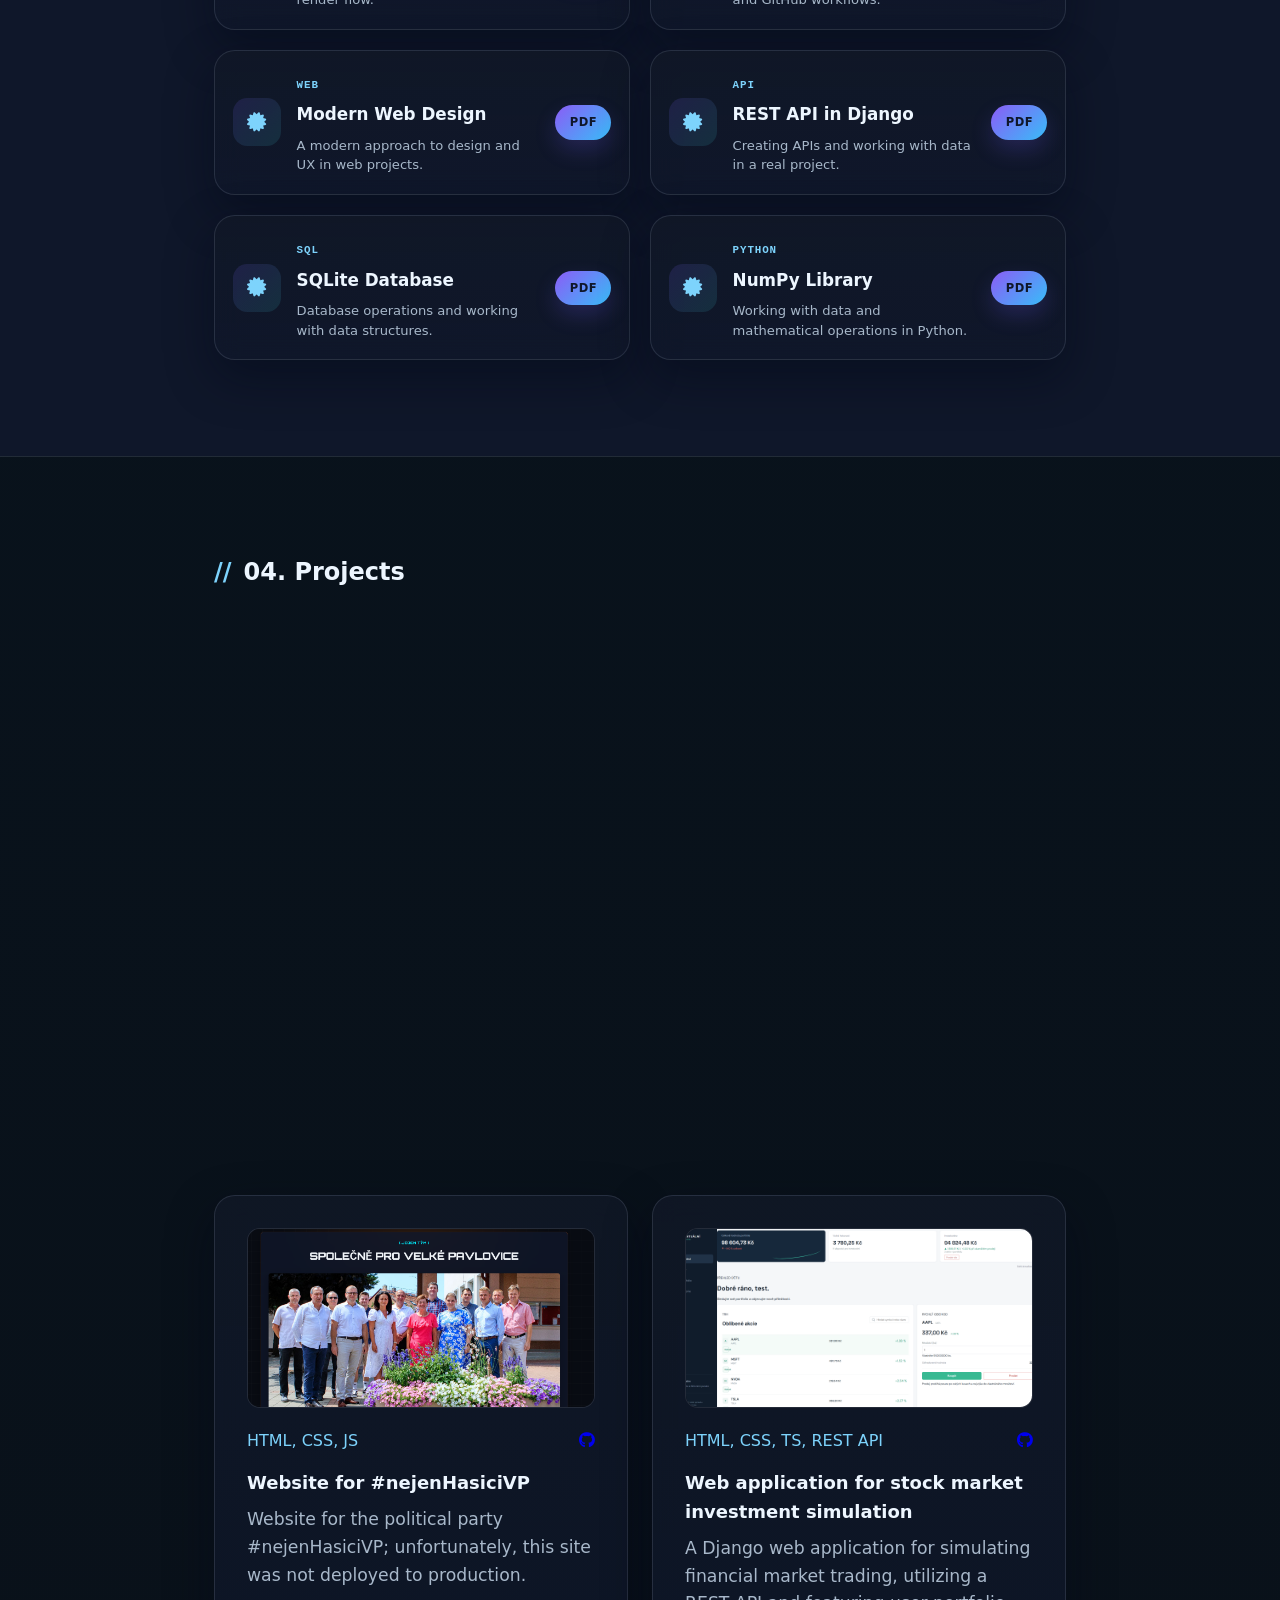
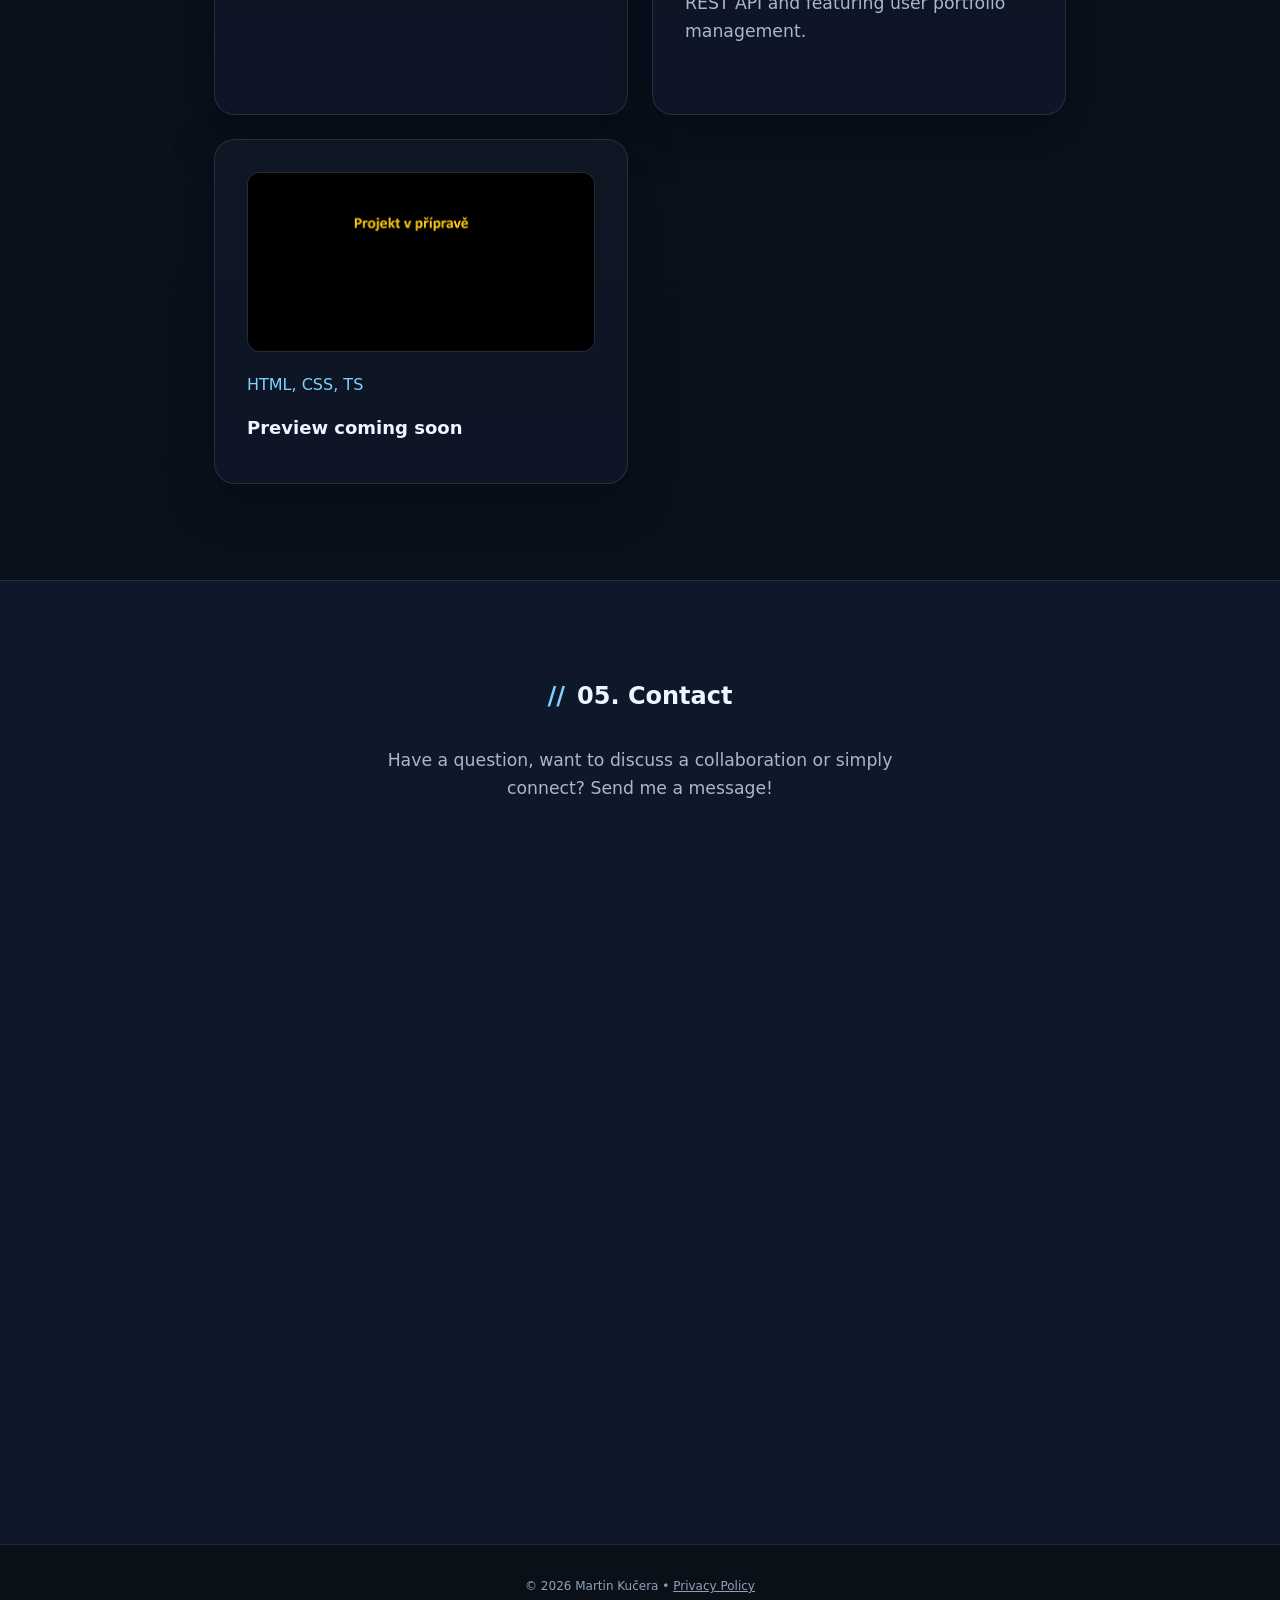
==== commit 765a8fc7: "Public new projekt Investmant simulation" ====
--- a/index.html
+++ b/index.html
@@ -318,7 +318,7 @@
             <div class="container">
                 <h2 class="section-title"><span class="accent">//</span> <span data-cs="04. Projekty" data-en="04. Projects" data-de="04. Projekte">04. Projekty</span></h2>
                 <div class="grid-2">
-                    <!-- PROJECT 1 -->
+                    <!-- PROJECT 1 Terminal smenarenska aplikace -->
                     <div class="card project-card">
                         <div class="project-image-box">
                             <img src="images/smenarna.png" alt="Směnárenská aplikace" loading="lazy" />
@@ -326,7 +326,7 @@
                         <div>
                             <div class="project-header">
                                 <span class="tag">Python</span>
-                                <a href="https://github.com/Martiaku/Smenarna_terminal_2" class="project-link" aria-label="GitHub"><i class="fa-brands fa-github"></i></a>
+                                <a href="https://github.com/Martiaku/Smenarna_terminal_2" class="project-link" target="_blank" rel="noopener noreferrer" aria-label="GitHub"><i class="fa-brands fa-github"></i></a>
                             </div>
                             <h3 data-cs="Směnárenská aplikace" data-en="Currency Exchange App" data-de="Währungsrechner">Směnárenská aplikace</h3>
                             <p data-cs="Interaktivní konzolová aplikace navržená pro správu a výpočet směnárenských operací. Projekt vznikl v rámci mého sebevzdělávání v programování s důrazem na čistou logiku."
@@ -336,7 +336,7 @@
                             </p>
                         </div>
                     </div>
-                    <!-- PROJECT 2 -->
+                    <!-- PROJECT 2 Terminal sledovani spotreby -->
                     <div class="card project-card">
                         <div class="project-image-box">
                             <img src="images/spotreba.png" alt="Sledování spotřeby energie" loading="lazy" />
@@ -344,7 +344,7 @@
                         <div>
                             <div class="project-header">
                                 <span class="tag">Python</span>
-                                <a href="https://github.com/Martiaku/Sledovani_spotreby_energii_2" class="project-link" aria-label="GitHub"><i class="fa-brands fa-github"></i></a>
+                                <a href="https://github.com/Martiaku/Sledovani_spotreby_energii_2" class="project-link" target="_blank" rel="noopener noreferrer" aria-label="GitHub"><i class="fa-brands fa-github"></i></a>
                             </div>
                             <h3 data-cs="Sledování spotřeby energie" data-en="Energy Consumption Tracking" data-de="Energieverbrauch verfolgen">Sledování spotřeby energie</h3>
                             <p data-cs="Praktická konzolová aplikace v Pythonu navržená pro evidenci, výpočet a analýzu domácí spotřeby energií."
@@ -354,7 +354,7 @@
                             </p>
                         </div>
                     </div>
-                    <!-- PROJECT 3 -->
+                    <!-- PROJECT 3 #nejenHasiciVP -->
                     <div class="card project-card">
                         <div class="project-image-box">
                             <img src="images/nejenHasiciVP.png" alt="Web #nejenHasiciVP" loading="lazy" />
@@ -362,7 +362,7 @@
                         <div>
                             <div class="project-header">
                                 <span class="tag">HTML, CSS, JS</span>
-                                <a href="https://github.com/Martiaku/-nejenHasiciVP" class="project-link" aria-label="GitHub"><i class="fa-brands fa-github"></i></a>
+                                <a href="https://github.com/Martiaku/-nejenHasiciVP" class="project-link" target="_blank" rel="noopener noreferrer" aria-label="GitHub"><i class="fa-brands fa-github"></i></a>
                             </div>
                             <h3 data-cs="Web pro #nejenHasiciVP" data-en="Website for #nejenHasiciVP" data-de="Website für #nejenHasiciVP">Web pro #nejenHasiciVP</h3>
                             <p data-cs="Webové stránky pro politickou stranu #nejenHasiciVP, bohužel tento web nebyl nasazen do produkce."
@@ -372,7 +372,27 @@
                             </p>
                         </div>
                     </div>
-                    <!-- PROJECT 4 -->
+                    <!-- PROJECT 4 VIRTUALNI BURZA -->
+                    <div class="card project-card">
+                        <div class="project-image-box">
+                            <img src="images/Virtualni_burza.png" alt="Virtuální burza" loading="lazy" />
+                        </div>
+                        <div>
+                            <div class="project-header">
+                                <span class="tag">HTML, CSS, TS, REST API</span>
+                                <a href="https://github.com/Martiaku/Virtualni_burza" class="project-link" target="_blank" rel="noopener noreferrer" aria-label="GitHub"><i class="fa-brands fa-github"></i></a>
+                            </div>
+                            <h3 data-cs="Webová aplikace pro simulaci investování na burze" 
+                                data-en="Web application for stock market investment simulation" 
+                                data-de="Webanwendung zur Simulation von Aktienmarktinvestitionen">Webová aplikace pro simulaci investování na burze</h3>
+                            <p data-cs="Webová aplikace v Djangu pro simulaci obchodování na finančních trzích s využitím REST API a správou uživatelského portfolia. "
+                               data-en="A Django web application for simulating financial market trading, utilizing a REST API and featuring user portfolio management."
+                               data-de="Eine Webanwendung in Django zur Simulation des Handels an Finanzmärkten mittels einer REST-API und zur Verwaltung von Benutzerportfolios.">
+                               Webová aplikace v Djangu pro simulaci obchodování na finančních trzích s využitím REST API a správou uživatelského portfolia.
+                            </p>
+                        </div>
+                    </div>
+                    <!-- PROJECT 5 -->
                     <div class="card project-card">
                         <div class="project-image-box">
                             <img src="images/Projekt_v_priprave.png" alt="Projekt v přípravě" loading="lazy" />
@@ -386,23 +406,18 @@
                                 data-de="Demo folgt in Kürze">Ukázka již brzy</h3>
                         </div>
                     </div>
-                    <!-- PROJECT 5 -->
-                    <div class="card project-card">
-                        <div class="project-image-box">
-                            <img src="images/Projekt.png" alt="Projekt v přípravě" loading="lazy" />
-                        </div>
-                        <div>
-                            <div class="project-header">
-                                <span class="tag">HTML, CSS, TS</span>
-                            </div>
-                            <h3 data-cs="Ukázka již brzy"
-                                data-en="Preview coming soon"
-                                data-de="Demo folgt in Kürze">Ukázka již brzy</h3>
-                        </div>
-                    </div>
+                    
                 </div>
             </div>
         </section>
+
+        <div class="modal" id="project-lightbox" role="dialog" aria-modal="true" aria-labelledby="project-lightbox-caption" aria-hidden="true">
+            <button class="modal-close" type="button" aria-label="Zavřít náhled">&times;</button>
+            <figure class="modal-figure">
+                <img class="modal-content" id="project-lightbox-image" alt="" />
+                <figcaption id="project-lightbox-caption"></figcaption>
+            </figure>
+        </div>
 
         <!-- CONTACT -->
         <section id="contact" class="section bg-alt">
--- a/style.css
+++ b/style.css
@@ -819,6 +819,7 @@
     width: 100%;
     height: 100%;
     object-fit: cover;
+    cursor: zoom-in;
     transition: transform 0.45s ease;
 }
 
@@ -1030,12 +1031,31 @@
     padding: 2rem;
 }
 
-.modal-content {
+.modal.is-open {
+    display: flex;
+}
+
+.modal-figure {
+    display: flex;
     max-width: 90%;
     max-height: 85vh;
+    flex-direction: column;
+    align-items: center;
+    gap: 0.75rem;
+    margin: 0;
+}
+
+.modal-content {
+    max-width: 100%;
+    max-height: calc(85vh - 2rem);
     object-fit: contain;
     border-radius: 0.75rem;
     border: 2px solid var(--accent-2);
+}
+
+#project-lightbox-caption {
+    color: #fff;
+    text-align: center;
 }
 
 .modal-close {
@@ -1045,6 +1065,10 @@
     color: var(--text);
     font-size: 3rem;
     cursor: pointer;
+}
+
+body.modal-open {
+    overflow: hidden;
 }
 
 /* ==========================================
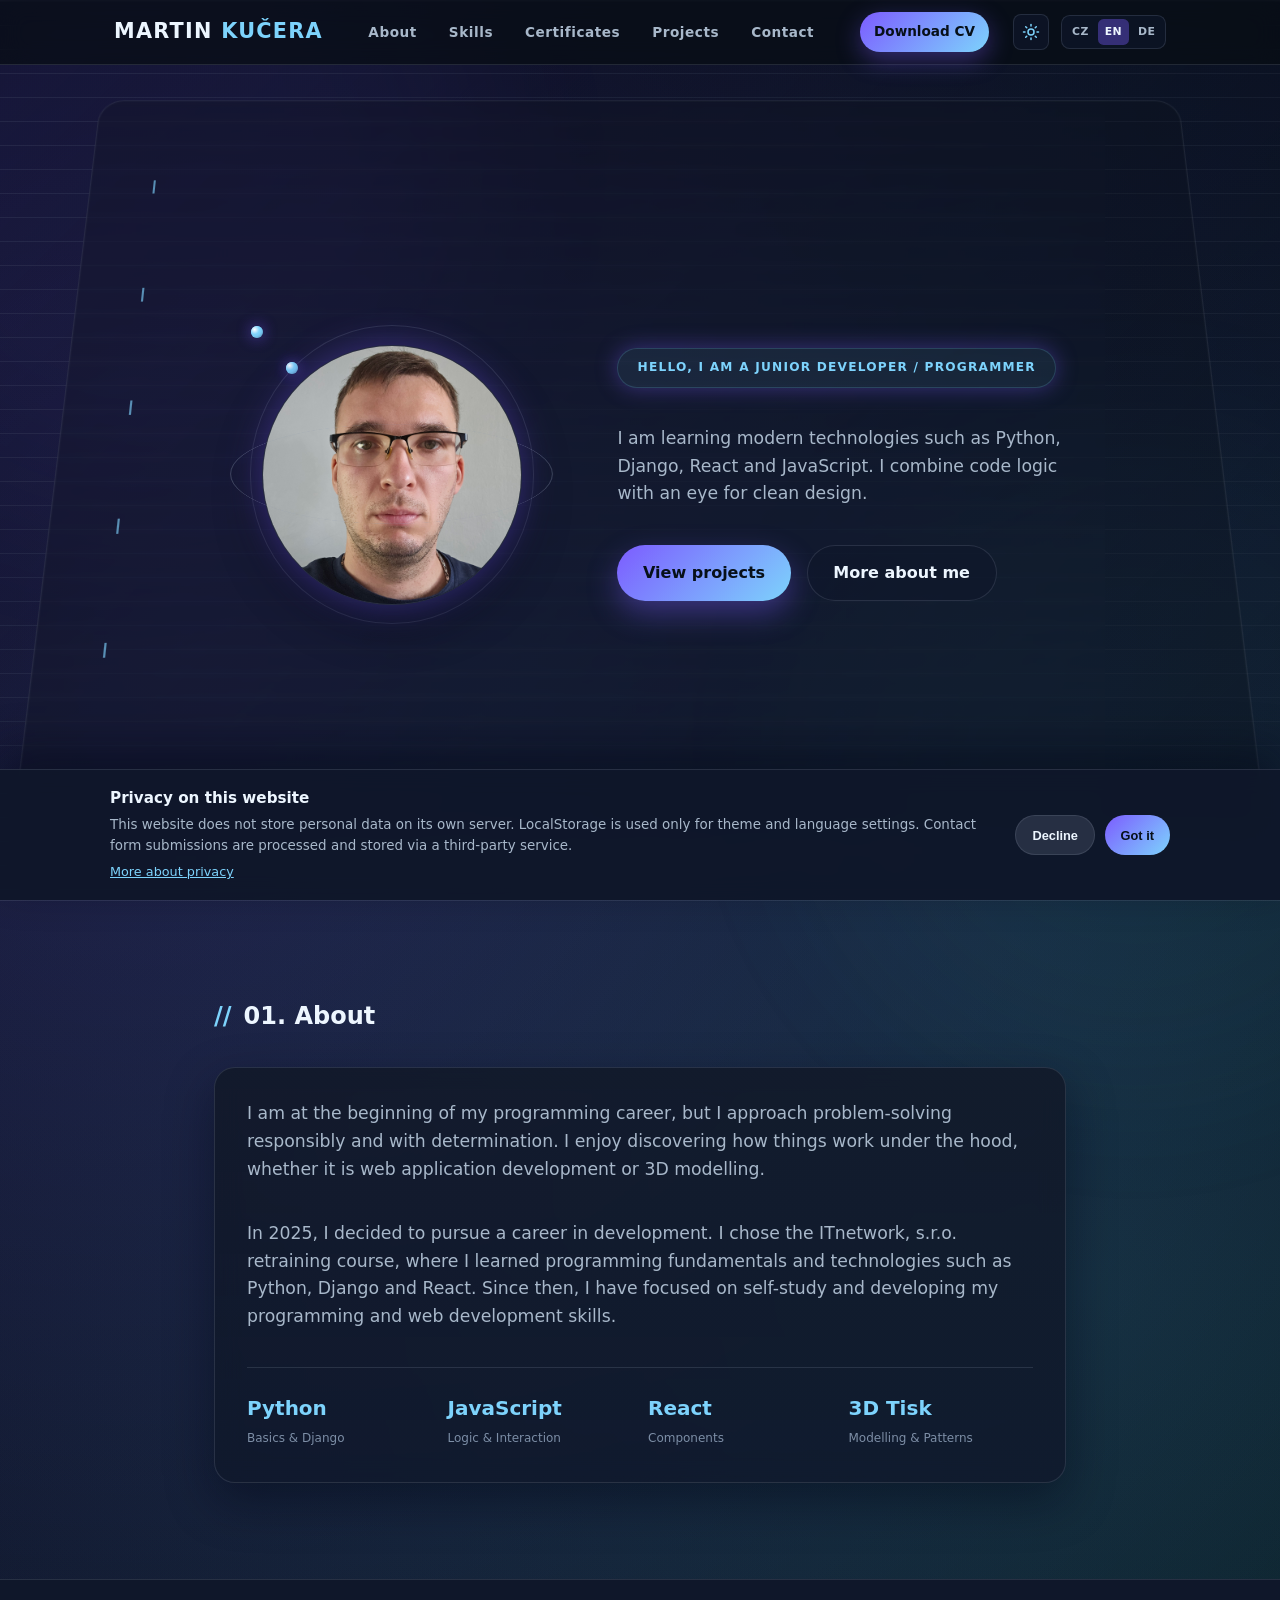
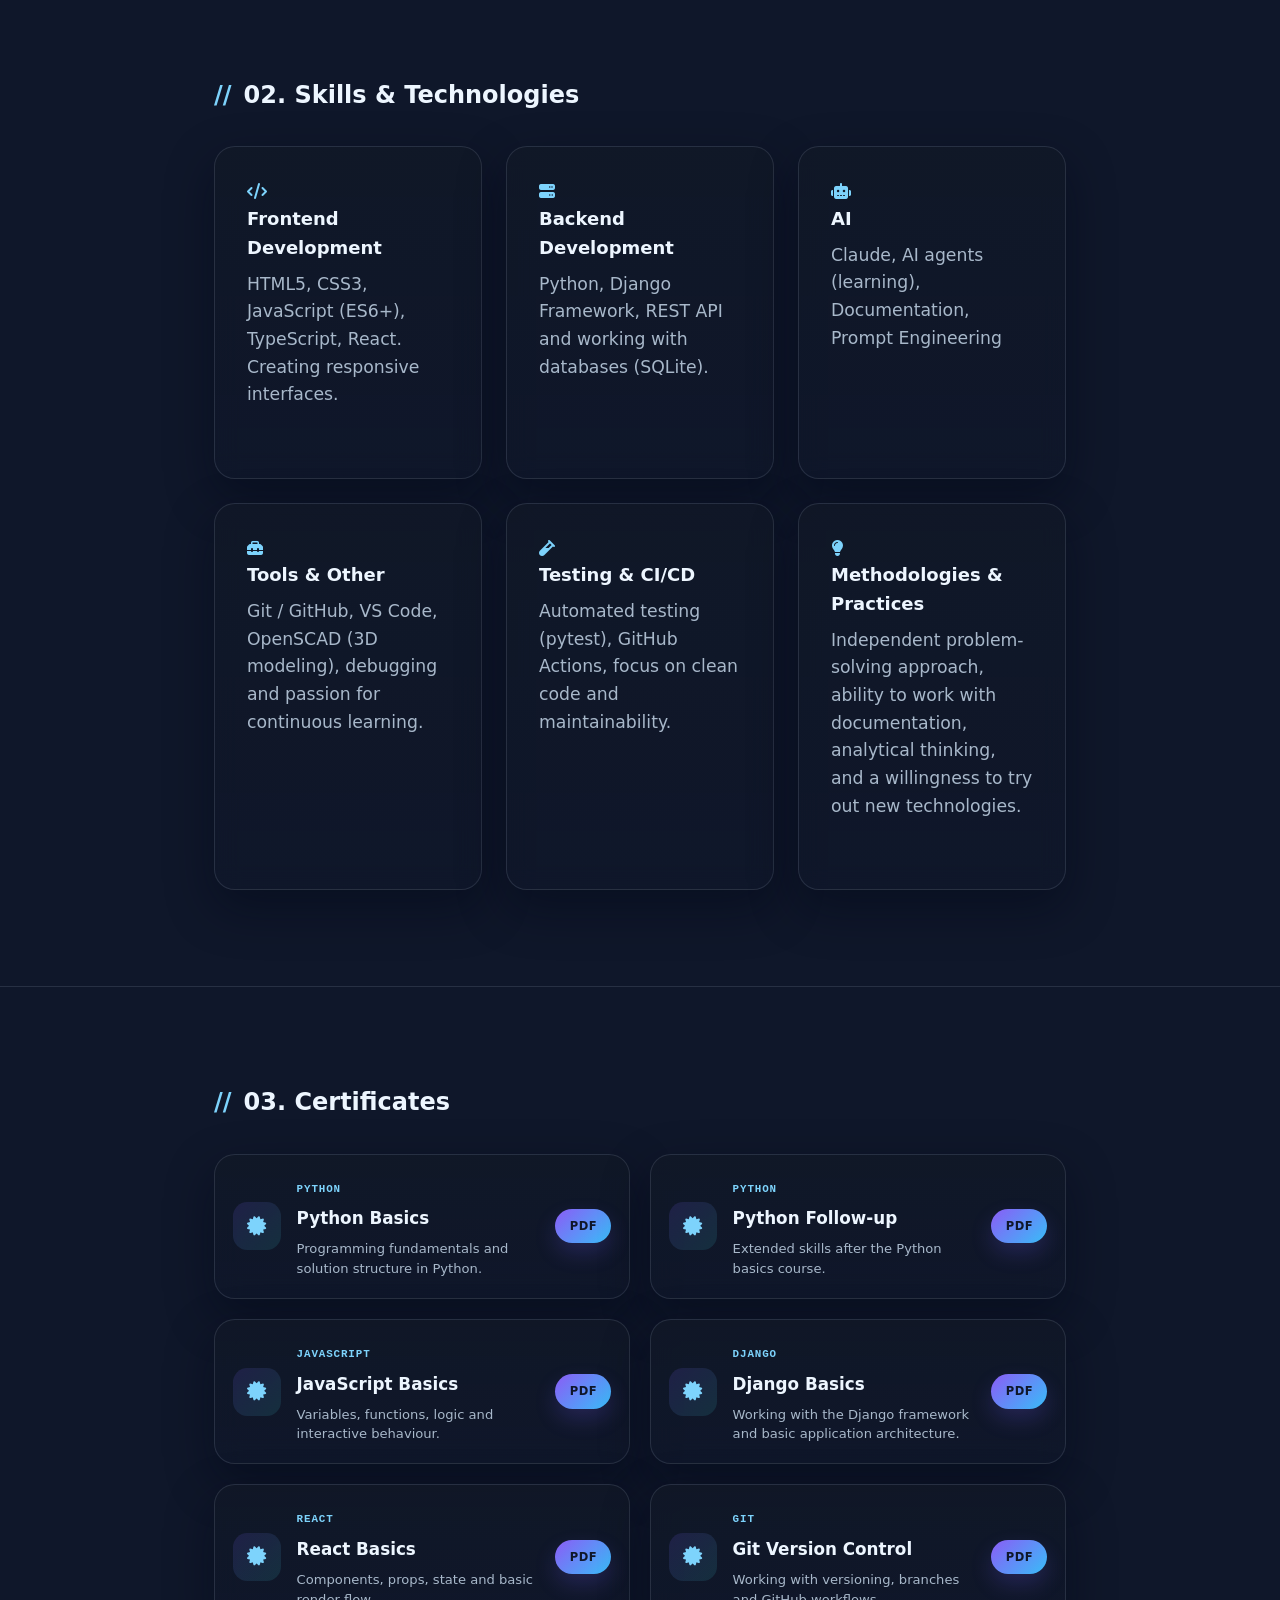
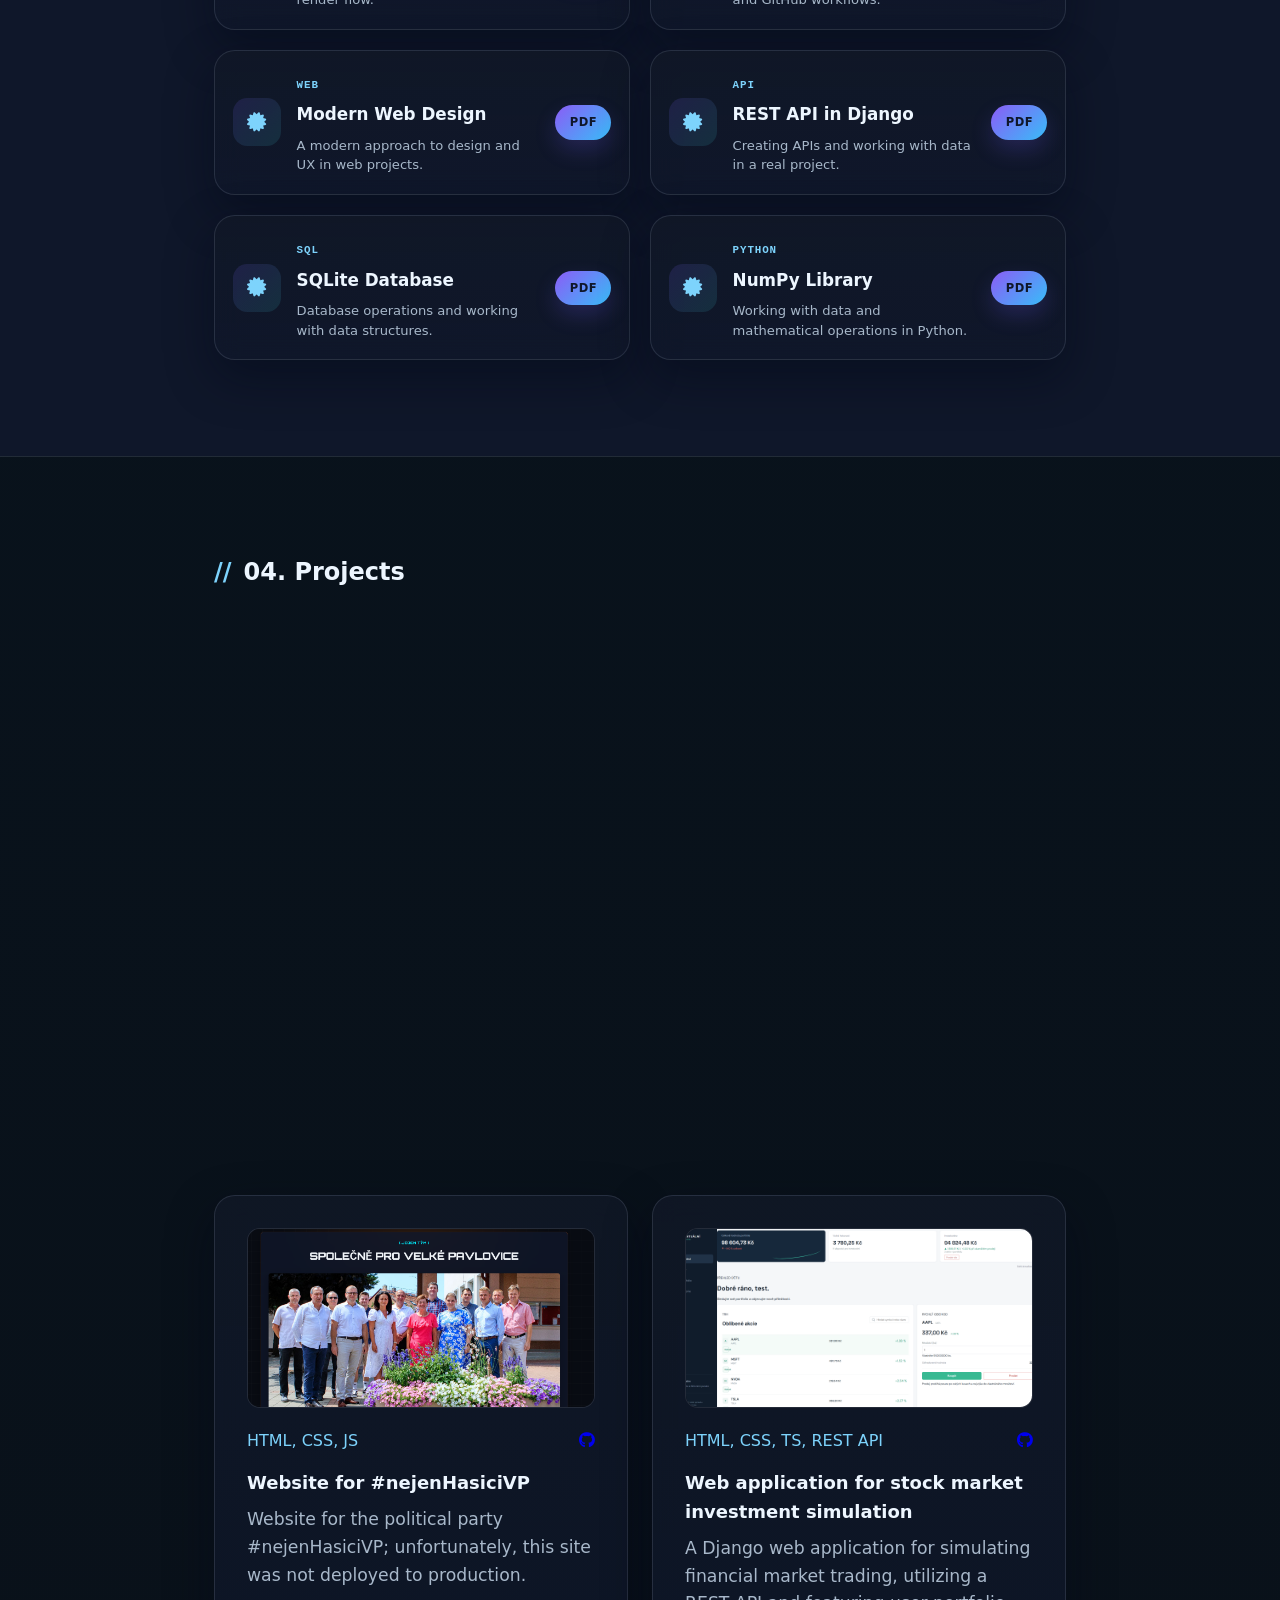
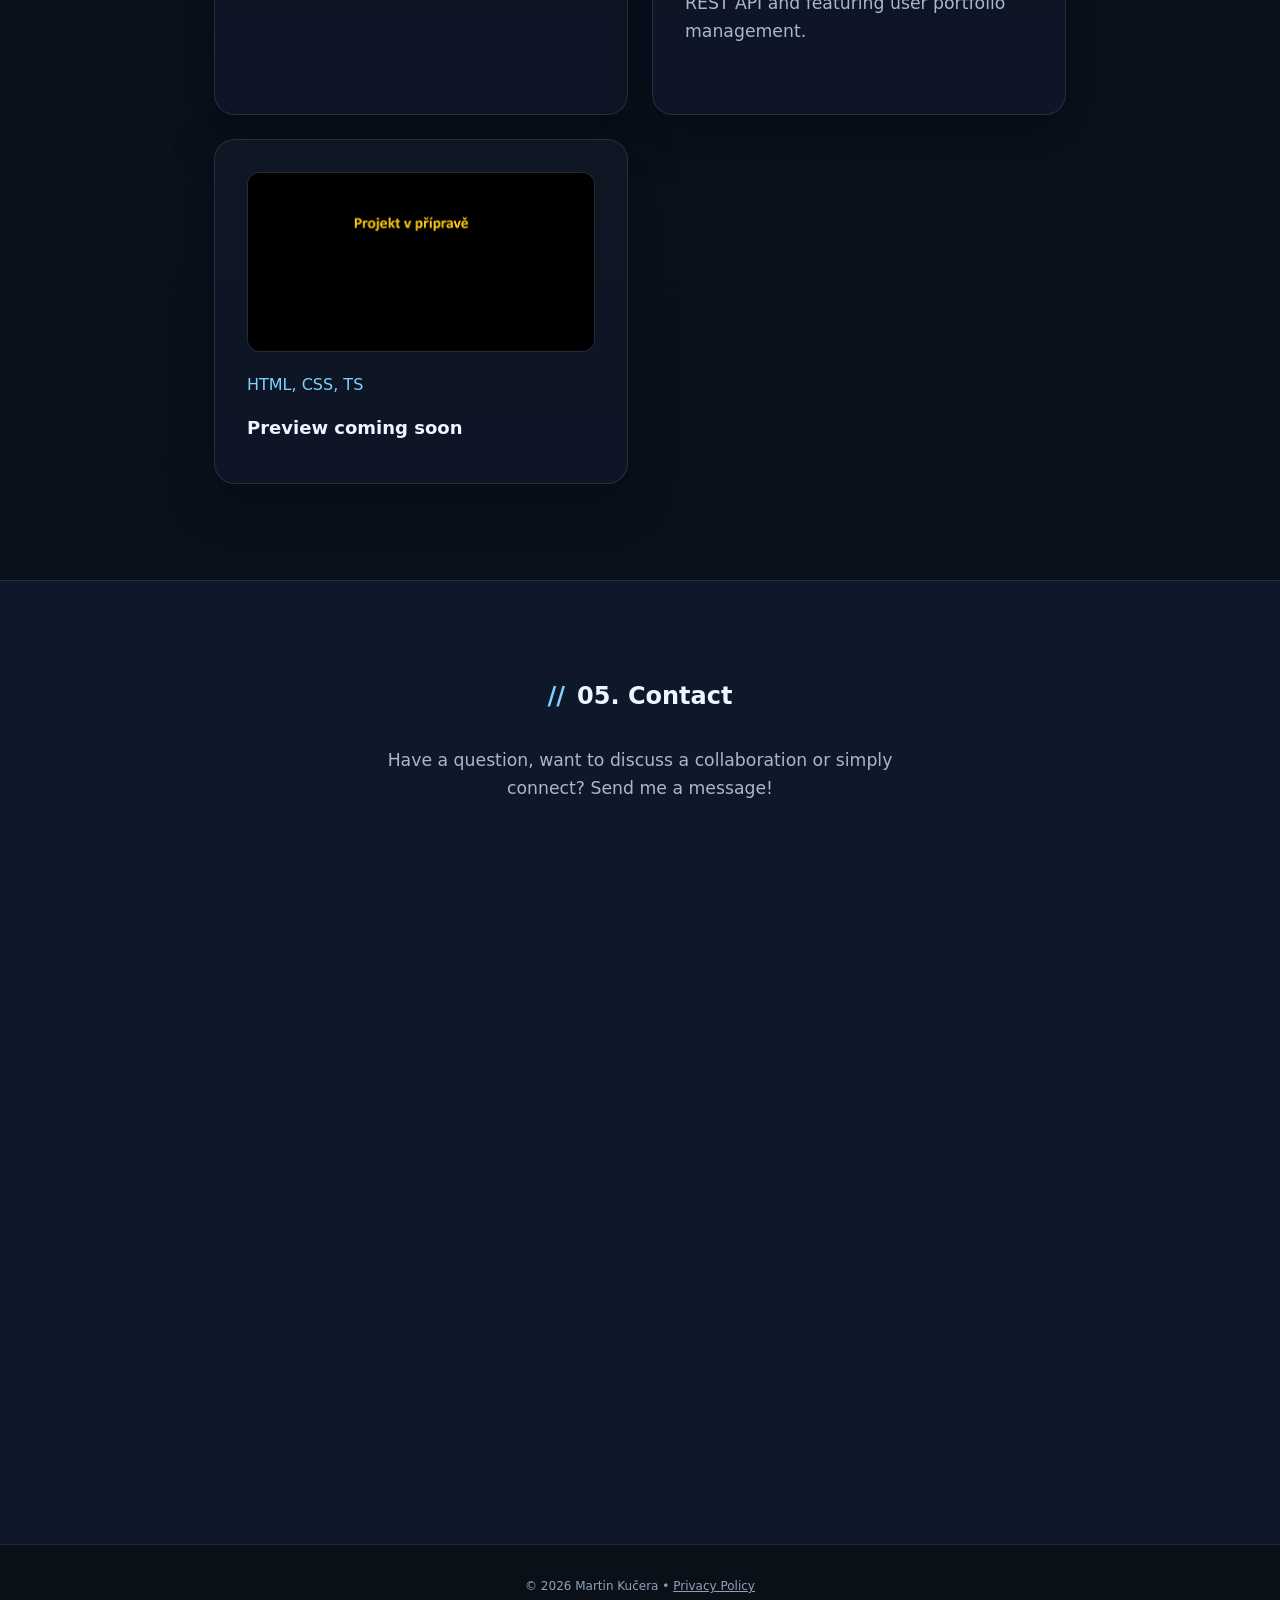
==== commit effb2e9e: "Add social media preview metadata" ====
--- a/index.html
+++ b/index.html
@@ -4,18 +4,33 @@
     <meta charset="UTF-8">
     <meta name="viewport" content="width=device-width, initial-scale=1.0">
     <meta name="google-site-verification" content="mEvHTqEYWsc1Dc50Bf33bo9cpuuySql6ryzFAUWoQoM" />
-    <meta id="meta-desc" name="description" 
-          content="Osobní portfolio Martina Kučery - programátora a vývojáře."
-          data-cs="Osobní portfolio Martina Kučery - programátora a vývojáře. Zde najdete informace o mých dovednostech, certifikátech, projektech a kontaktní údaje."
-          data-en="Personal portfolio of Martin Kučera, a developer focused on Python, Django, React and modern web development."
-          data-de="Persönliches Portfolio von Martin Kučera, Entwickler mit Fokus auf Python, Django, React und moderne Webentwicklung.">
     
-    <title data-cs="Osobní Portfolio | Martin Kučera" 
-           data-en="Personal Portfolio | Martin Kučera" 
-           data-de="Persönliches Portfolio | Martin Kučera">Osobní Portfolio | Martin Kučera</title>
-    
-    <link rel="stylesheet" href="style.css">
-    <link rel="stylesheet" href="https://cdnjs.cloudflare.com/ajax/libs/font-awesome/6.4.0/css/all.min.css">
+    <meta id="meta-desc" name="description"
+        content="Osobní portfolio Martina Kučery – programátora a vývojáře."
+        data-cs="Osobní portfolio Martina Kučery – programátora a vývojáře. Zde najdete mé dovednosti, certifikáty, projekty a kontaktní údaje."
+        data-en="Personal portfolio of Martin Kučera, a developer focused on Python, Django, React and modern web development."
+        data-de="Persönliches Portfolio von Martin Kučera, Entwickler mit Fokus auf Python, Django, React und moderne Webentwicklung.">
+
+    <title data-cs="Osobní portfolio | Martin Kučera"
+        data-en="Personal Portfolio | Martin Kučera"
+        data-de="Persönliches Portfolio | Martin Kučera">Osobní portfolio | Martin Kučera</title>
+
+    <!-- Open Graph: náhled při sdílení webu -->
+    <meta property="og:title" content="Martin Kučera | Osobní portfolio">
+    <meta property="og:description" content="Moje programátorské portfolio, dovednosti, certifikáty a projekty v oblasti webového vývoje.">
+    <meta property="og:image" content="https://martiaku.github.io/images/og-preview.png">
+    <meta property="og:url" content="https://martiaku.github.io/">
+    <meta property="og:type" content="website">
+    <meta property="og:locale" content="cs_CZ">
+
+    <!-- Twitter / X náhled -->
+    <meta name="twitter:card" content="summary_large_image">
+    <meta name="twitter:title" content="Martin Kučera | Osobní portfolio">
+    <meta name="twitter:description" content="Moje programátorské portfolio, dovednosti, certifikáty a projekty v oblasti webového vývoje.">
+    <meta name="twitter:image" content="https://martiaku.github.io/images/og-preview.png">
+
+        <link rel="stylesheet" href="style.css">
+        <link rel="stylesheet" href="https://cdnjs.cloudflare.com/ajax/libs/font-awesome/6.4.0/css/all.min.css">
 </head>
 <body data-language="cs">
     <!-- NAVBAR -->
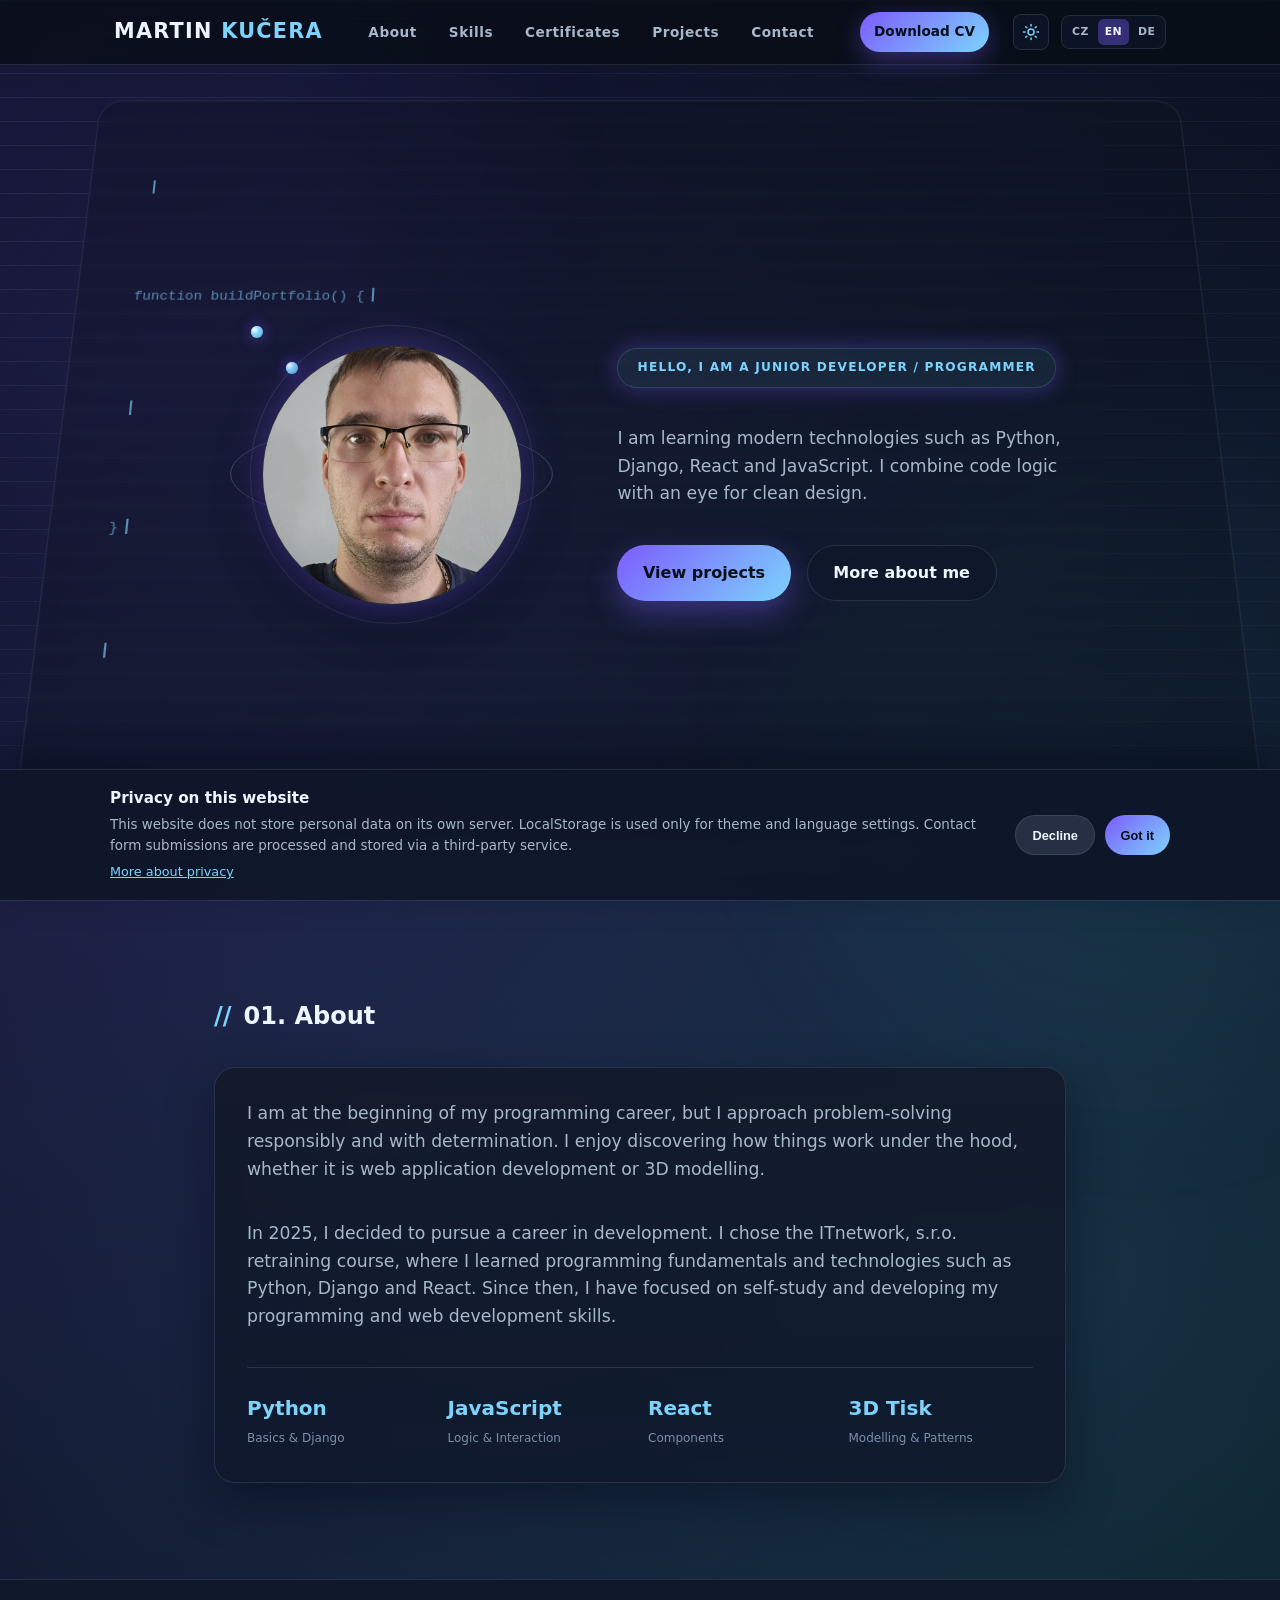
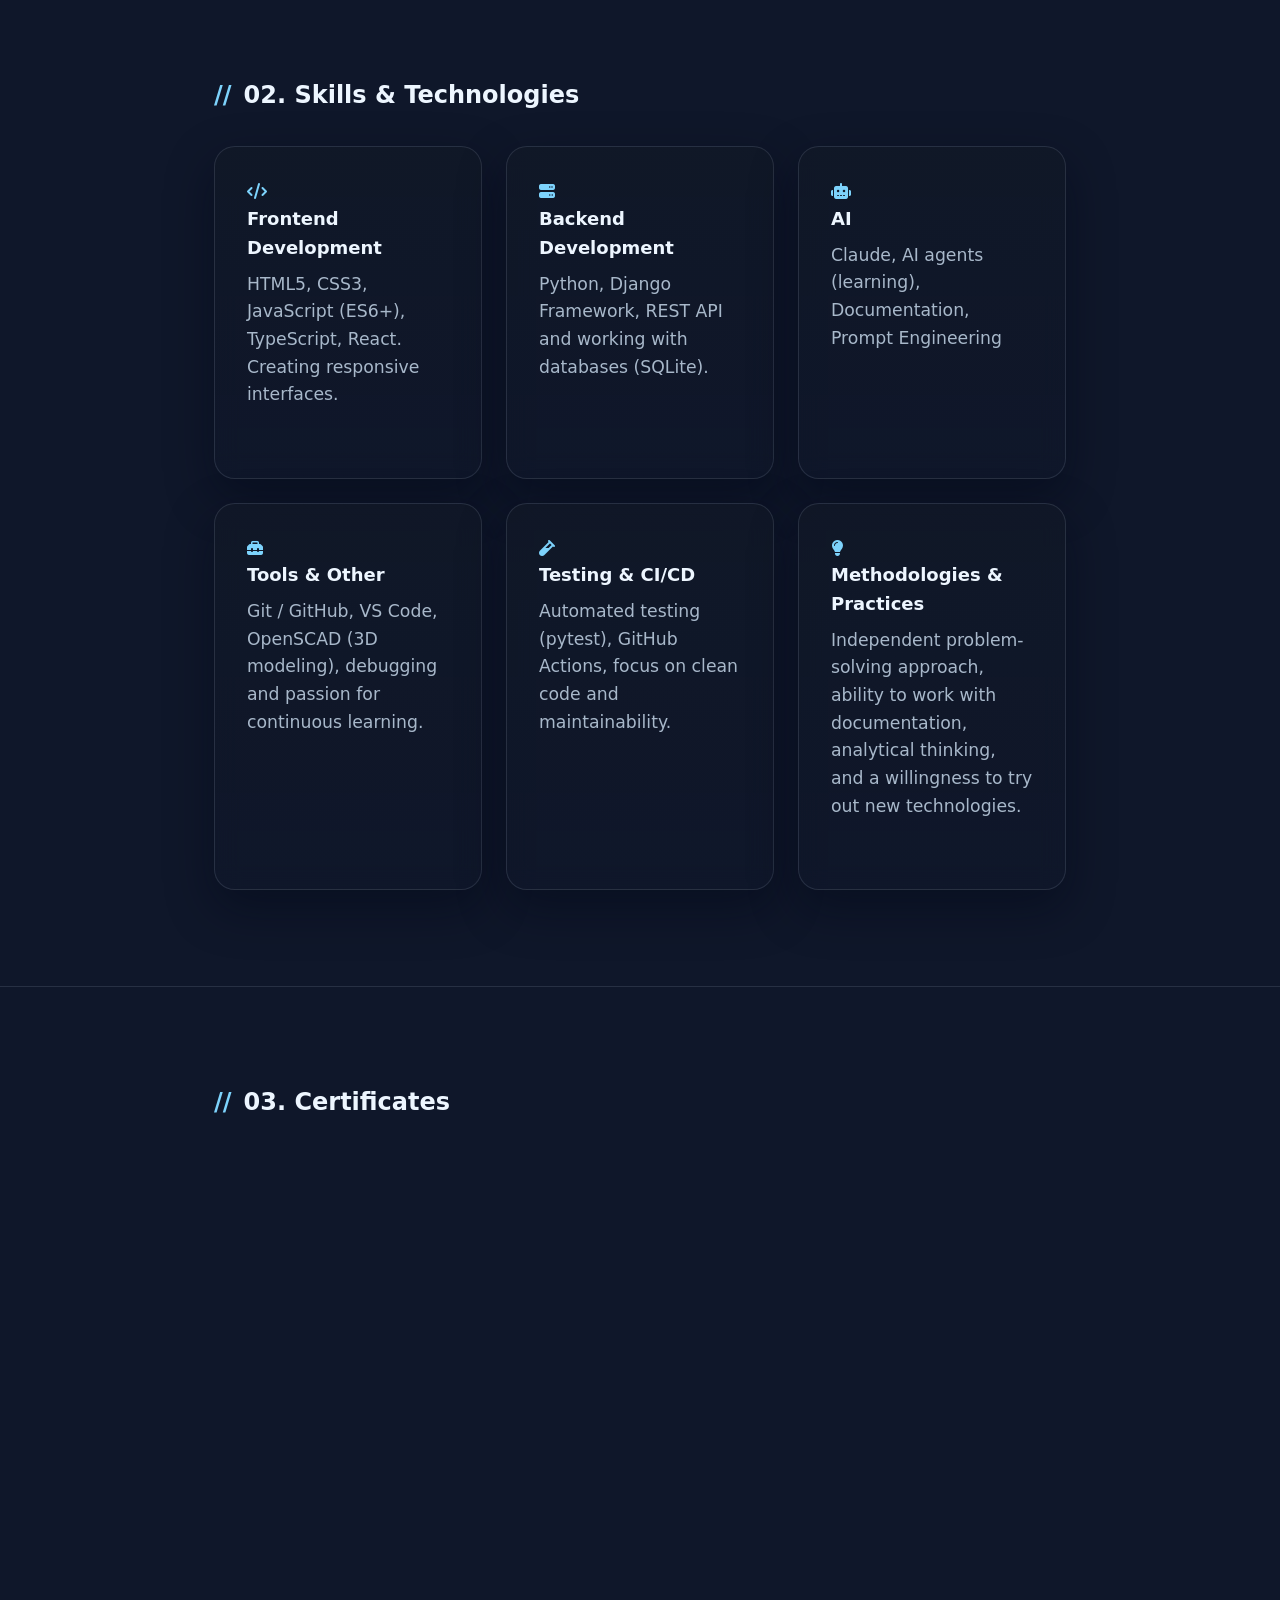
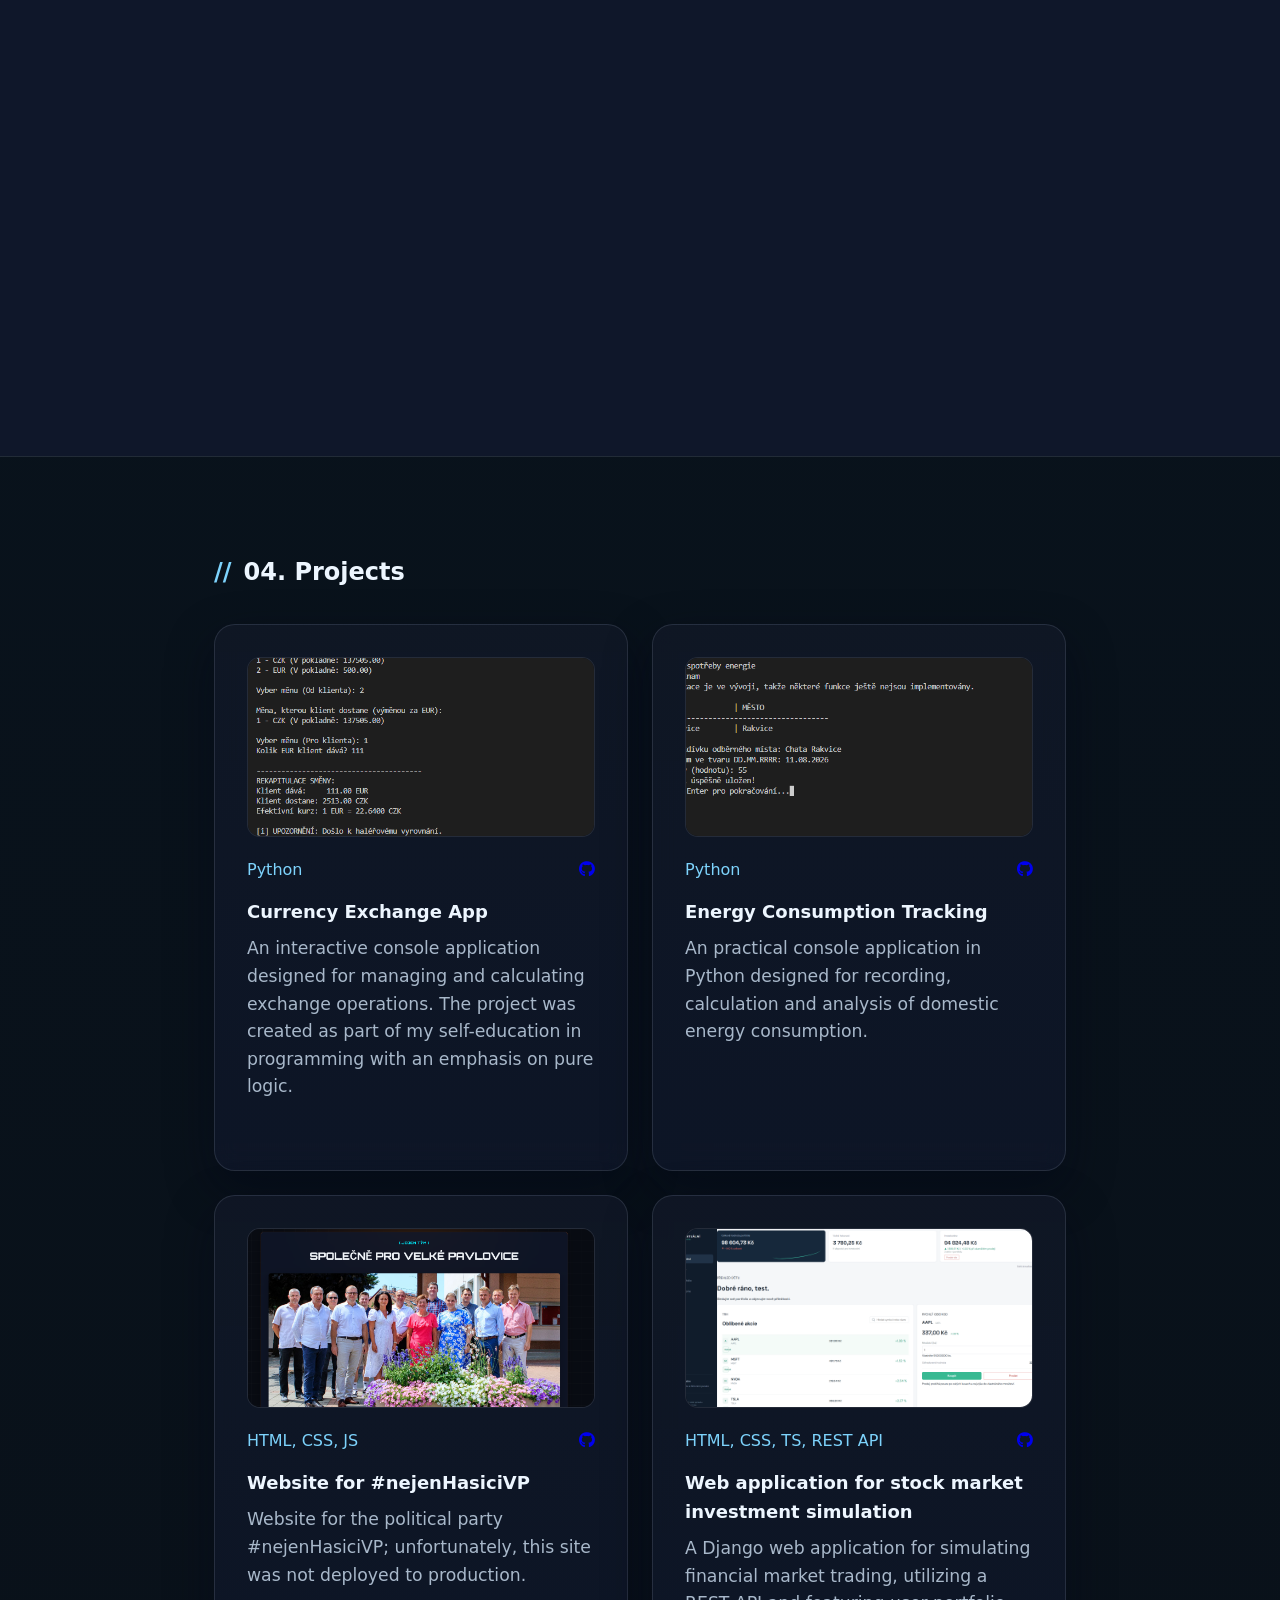
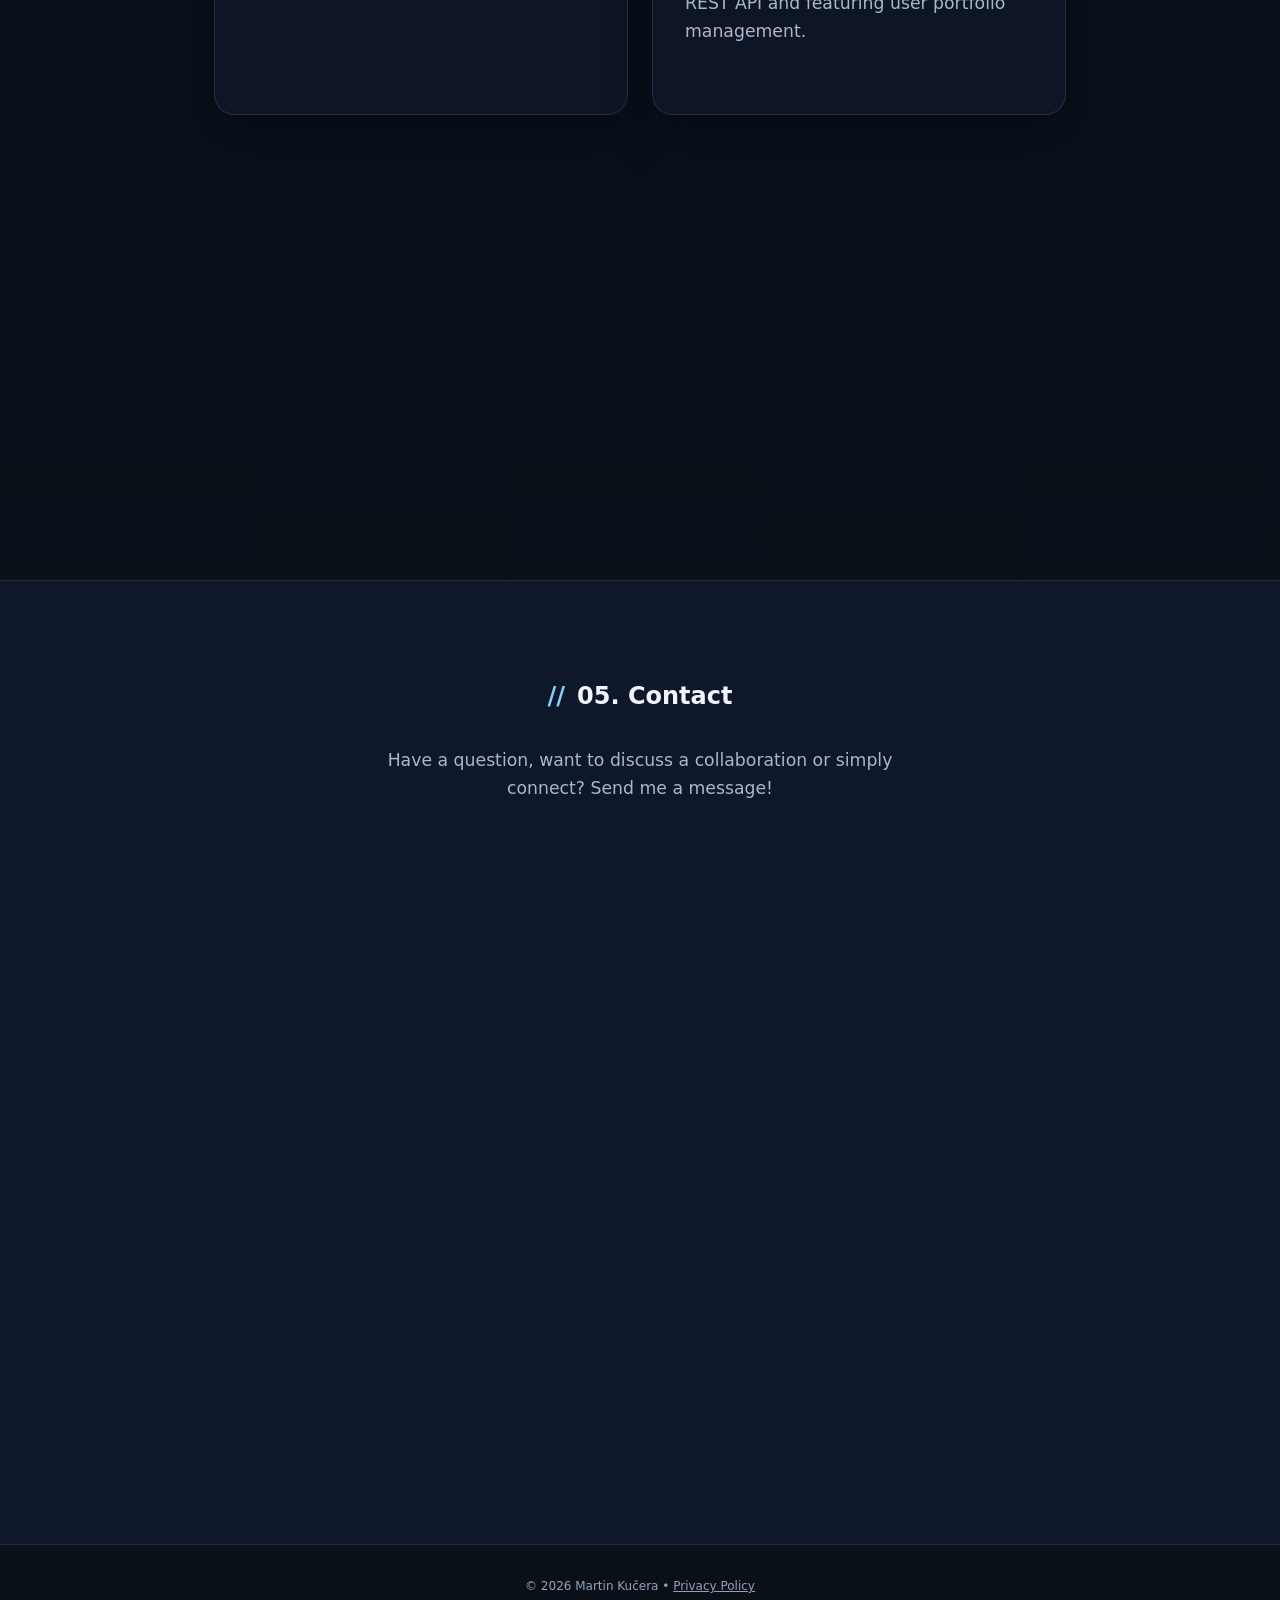
==== commit 276f2338: "Editing image" ====
--- a/index.html
+++ b/index.html
@@ -104,7 +104,7 @@
                         <div class="hero-orbit"></div>
                         <div class="hero-orbit-two"></div>
                         <div class="hero-image-box">
-                            <img src="images/avatar.jpg" alt="Martin Kučera" loading="lazy" />
+                            <img src="images/avatar.png" alt="Martin Kučera" loading="lazy" />
                         </div>
                     </div>
                 </div>
